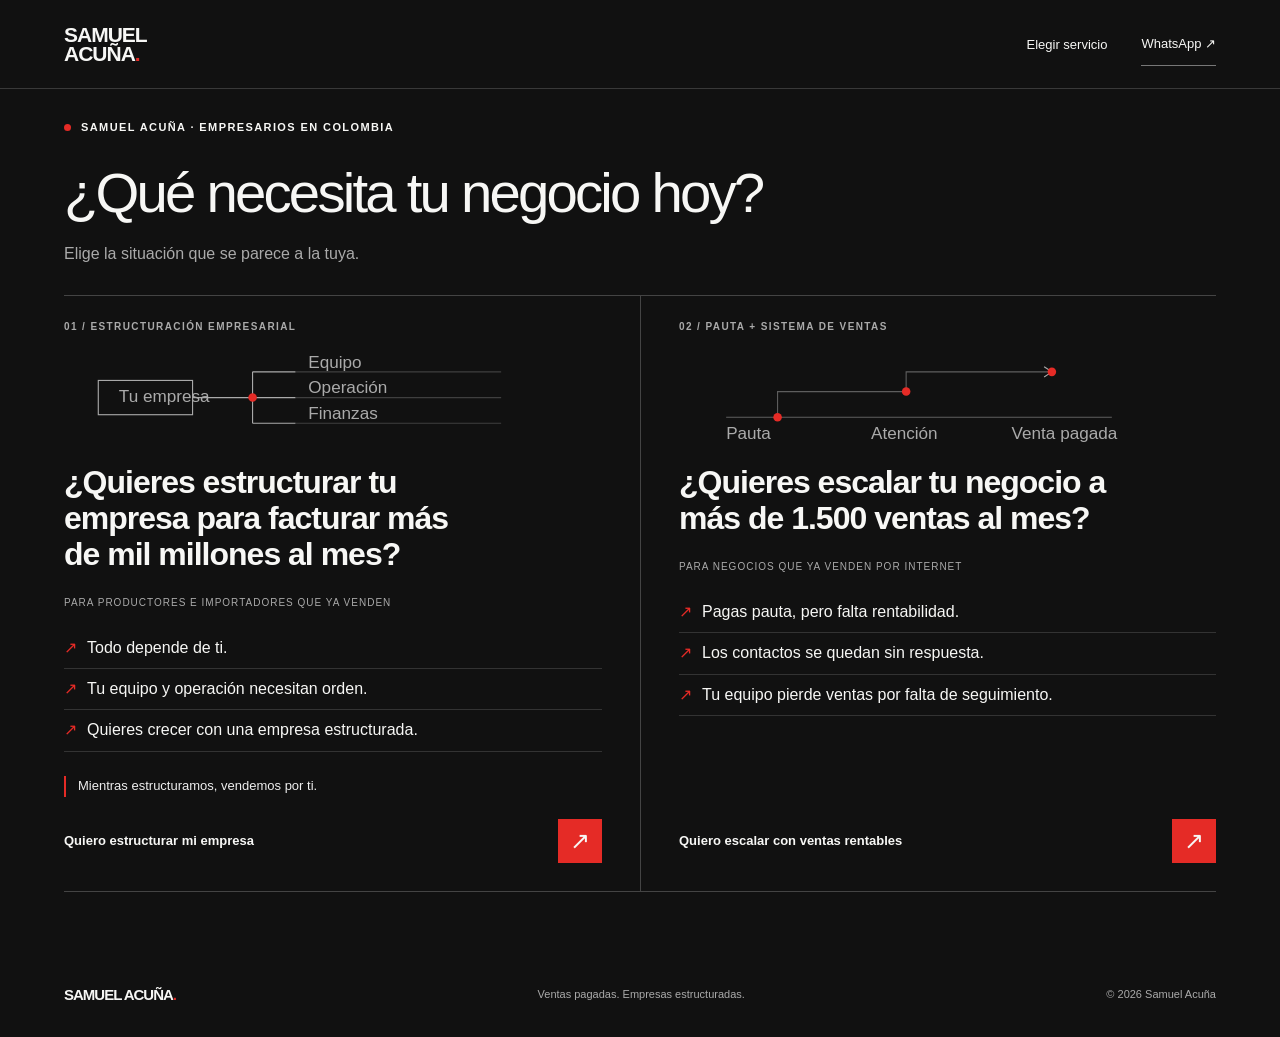
==== index.html @ 6633a622 "Add Samuel's supplied portrait and confirmed client names, clarify collective turnover" ====
<!doctype html>
<html lang="es-CO">
<head>
<meta charset="utf-8"><meta name="viewport" content="width=device-width, initial-scale=1">
<title>¿Estructurar tu empresa o escalar tus ventas? — Samuel Acuña</title>
<meta name="description" content="Elige tu camino: estructuración empresarial o pauta y sistema comercial para ventas rentables.">
<meta name="theme-color" content="#111111"><meta property="og:type" content="website"><meta property="og:locale" content="es_CO"><meta property="og:title" content="¿Estructurar tu empresa o escalar tus ventas?"><meta property="og:description" content="Elige tu camino: estructuración empresarial o pauta y sistema comercial para ventas rentables."><meta property="og:image" content="https://Samuelacuna12.github.io/samuel-acuna-consultoria/social.png"><meta property="og:url" content="https://samuelacuna12.github.io/samuel-acuna-consultoria/">
<meta name="twitter:card" content="summary_large_image"><link rel="canonical" href="https://Samuelacuna12.github.io/samuel-acuna-consultoria/"><link rel="icon" href="favicon.svg" type="image/svg+xml"><link rel="stylesheet" href="styles.css?v=portrait-20261030"><script src="app.js" defer></script>
</head>
<body><a class="skip" href="#contenido">Saltar al contenido</a><header class="header wrap"><a class="brand" href="index.html" aria-label="Samuel Acuña, elegir servicio">SAMUEL<br>ACUÑA<span class="brand-dot">.</span></a><nav aria-label="Navegación principal"><a href="index.html">Elegir servicio</a><a class="nav-contact" href="https://wa.me/573000357484?text=Hola%20Samuel.%20Quiero%20conversar%20sobre%20mi%20negocio.%20" target="_blank" rel="noopener noreferrer">WhatsApp ↗</a></nav></header><main id="contenido"><section class="gateway wrap"><div class="eyebrow"><span></span> SAMUEL ACUÑA · EMPRESARIOS EN COLOMBIA</div><h1>¿Qué necesita tu negocio hoy?</h1><p class="gateway-intro">Elige la situación que se parece a la tuya.</p><nav class="quick-paths" aria-label="Elige tu camino"><a href="empresa.html"><strong>Estructurar empresa ↗</strong><span>Productores e importadores</span></a><a href="ventas.html"><strong>Escalar ventas ↗</strong><span>Negocios que venden online</span></a></nav><div class="choices"><a class="choice" href="empresa.html"><span class="path-number">01 / ESTRUCTURACIÓN EMPRESARIAL</span><svg class="decision-diagram" viewBox="0 0 480 105" role="img" aria-label="Pasar de depender del dueño a una empresa con equipo, operación y finanzas conectados"><g fill="none" stroke="currentColor" stroke-width="1.3"><path d="M110 52H180M180 22V82M180 22H230M180 52H230M180 82H230"/><rect x="0" y="32" width="110" height="40"/><path d="M230 22H470M230 52H470M230 82H470" opacity=".3"/></g><g fill="currentColor" font-family="Arial" font-size="20"><text x="24" y="57">Tu empresa</text><text x="245" y="17">Equipo</text><text x="245" y="47">Operación</text><text x="245" y="77">Finanzas</text></g><circle cx="180" cy="52" r="5" fill="#e52b26"/></svg><h2>¿Quieres estructurar tu empresa para facturar más de mil millones al mes?</h2><p class="audience">PARA PRODUCTORES E IMPORTADORES QUE YA VENDEN</p><ul class="scan-list"><li>Todo depende de ti.</li><li>Tu equipo y operación necesitan orden.</li><li>Quieres crecer con una empresa estructurada.</li></ul><p class="decision-note">Mientras estructuramos, vendemos por ti.</p><span class="choice-link">Quiero estructurar mi empresa <b aria-hidden="true">↗</b></span></a><a class="choice" href="ventas.html"><span class="path-number">02 / PAUTA + SISTEMA DE VENTAS</span><svg class="decision-diagram" viewBox="0 0 480 105" role="img" aria-label="Conectar pauta, atención y ventas pagadas"><g fill="none" stroke="currentColor" stroke-width="1.3"><path d="M15 75H465M75 70V45H225V22H395" opacity=".5"/><path d="m386 16 9 6-9 6"/></g><g fill="currentColor" font-family="Arial" font-size="20"><text x="15" y="100">Pauta</text><text x="184" y="100">Atención</text><text x="348" y="100">Venta pagada</text></g><g fill="#e52b26"><circle cx="75" cy="75" r="5"/><circle cx="225" cy="45" r="5"/><circle cx="395" cy="22" r="5"/></g></svg><h2>¿Quieres escalar tu negocio a más de 1.500 ventas al mes?</h2><p class="audience">PARA NEGOCIOS QUE YA VENDEN POR INTERNET</p><ul class="scan-list"><li>Pagas pauta, pero falta rentabilidad.</li><li>Los contactos se quedan sin respuesta.</li><li>Tu equipo pierde ventas por falta de seguimiento.</li></ul><span class="choice-link">Quiero escalar con ventas rentables <b aria-hidden="true">↗</b></span></a></div></section></main><footer class="wrap"><a class="brand" href="index.html">SAMUEL ACUÑA<span class="brand-dot">.</span></a><p>Ventas pagadas. Empresas estructuradas.</p><span>© <span id="year">2026</span> Samuel Acuña</span></footer></body></html>
---- styles.css ----
:root{--bg:#111;--white:#f7f7f5;--red:#e52b26;--muted:#a7a7a7;--line:#393939;--fast:120ms;--state:200ms;--space:clamp(24px,5vw,80px)}*{box-sizing:border-box}html{scroll-behavior:smooth;scroll-padding-top:28px}body{margin:0;background:var(--bg);color:var(--white);font-family:Arial,Helvetica,sans-serif;-webkit-font-smoothing:antialiased}a{color:inherit;text-decoration:none}button,a,summary{-webkit-tap-highlight-color:transparent}a:focus-visible,summary:focus-visible{outline:3px solid var(--red);outline-offset:6px}::selection{background:var(--red);color:#fff}.wrap{max-width:1440px;margin:auto;padding-left:var(--space);padding-right:var(--space)}.header{display:flex;align-items:center;justify-content:space-between;padding-top:30px;padding-bottom:30px;border-bottom:1px solid var(--line)}.brand{font-size:21px;font-weight:900;letter-spacing:-1px;line-height:.92}.brand-dot{color:var(--red)}nav{display:flex;align-items:center;gap:34px;font-size:13px}nav a{padding:12px 0}nav a:hover{color:#bbb}.nav-contact{border-bottom:1px solid #777}.nav-contact span{margin-left:22px}.hero{padding-top:48px;padding-bottom:54px}.eyebrow,.section-kicker,.micro,.path-number,.panel-label{font-size:11px;font-weight:700;letter-spacing:1.4px;line-height:1.6}.eyebrow{display:flex;gap:10px;align-items:center}.eyebrow span{width:7px;height:7px;background:var(--red);border-radius:100%}.hero-grid{display:grid;grid-template-columns:1.65fr 1fr;gap:70px;margin:34px 0 44px}h1,h2,h3,h4,p{margin:0}h1{font-size:clamp(48px,6.3vw,91px);font-weight:500;letter-spacing:-5px;line-height:1.01;text-wrap:balance}.muted{color:#919191}.hero-aside{max-width:340px;align-self:end;padding-bottom:8px}.little-arrow{font-size:82px;line-height:1;display:block;margin-bottom:32px}.hero-aside>p{font-size:23px;line-height:1.3;letter-spacing:-.5px}.hero-aside .subtle{font-size:15px;line-height:1.6;margin:18px 0 24px;letter-spacing:0}.subtle{color:#b0b0b0}.micro{font-size:10px;letter-spacing:1.2px}.paths{display:grid;grid-template-columns:1fr 1fr;border-top:1px solid var(--line);border-bottom:1px solid var(--line)}.path{padding:24px 0 22px;transition:background-color var(--fast) ease-out}.path:first-child{padding-right:40px}.path:last-child{padding-left:40px;border-left:1px solid var(--line)}.path-number{color:#aaa;font-size:10px}.path>div{display:flex;justify-content:space-between;align-items:center;gap:15px;margin:16px 0}.path h2{font-size:30px;letter-spacing:-1px;font-weight:500;line-height:1.1}.square-arrow{background:var(--red);width:47px;height:47px;display:grid;place-items:center;font-size:26px;flex-shrink:0;transition:background-color var(--fast) ease-out}.path:hover .square-arrow{background:#b7211d}.path p{font-size:13px;color:#aaa}.light{background:var(--white);color:#161616}.section{padding-top:95px;padding-bottom:95px}.section-kicker{display:block;margin-bottom:42px;color:inherit}.problem{padding:85px 0}.split{display:grid;grid-template-columns:1.15fr 1fr;gap:90px}.split h2{font-size:clamp(34px,3.5vw,51px);font-weight:500;line-height:1.08;letter-spacing:-2px;text-wrap:balance}.ink-muted{color:#777}.problem-copy p,.business-intro p,.closing p{font-size:17px;line-height:1.6}.problem-copy p+p{margin-top:25px}.strong{font-weight:600}.intro{font-size:18px;line-height:1.6;color:#b7b7b7}.process{display:grid;grid-template-columns:repeat(5,1fr);margin-top:64px;border-top:1px solid #777;border-bottom:1px solid var(--line)}.process>div{padding:24px 20px 30px 0;position:relative}.process>div+div{padding-left:20px;border-left:1px solid var(--line)}.process span{font-size:11px;color:#aaa}.process h3{font-size:19px;margin:30px 0 12px;font-weight:500;letter-spacing:-.5px}.process p{font-size:13px;line-height:1.5;color:#aaa}.process .paid{border-top:3px solid var(--red);margin-top:-2px}.paid b{color:var(--red);float:right}.sales-bottom{display:grid;grid-template-columns:1.15fr 1fr;gap:90px;margin-top:64px}.included{max-width:400px}.included h3{font-size:25px;font-weight:500;letter-spacing:-.7px;margin-bottom:22px}.included p{font-size:15px;line-height:1.7;margin-bottom:16px}.price-block>.micro{color:#aaa}.price{font-size:clamp(32px,3.3vw,48px);letter-spacing:-2px;margin:14px 0 8px;white-space:nowrap}.price small{font-size:13px;letter-spacing:0}.price-block>p:not(.price):not(.terms):not(.contact-note){color:#bbb;font-size:14px}.fee{display:flex;flex-wrap:wrap;gap:7px 15px;align-items:center;border-top:1px solid var(--line);margin-top:25px;padding-top:24px}.fee strong{font-size:24px;letter-spacing:-.7px}.fee span{font-size:12px}.terms{font-size:12px;line-height:1.7;color:#aaa;margin:20px 0 25px}.button{display:flex;align-items:center;justify-content:space-between;gap:25px;background:var(--red);color:#fff;padding:19px 22px;font-size:14px;font-weight:700;min-height:54px;transition:background-color var(--fast) ease-out}.button:hover{background:#bb211e}.button span{font-size:23px;font-weight:400;line-height:1}.contact-note{font-size:11px;line-height:1.6;margin-top:13px;color:#aaa}.big-question{max-width:1100px;font-size:clamp(37px,4.5vw,65px);font-weight:500;letter-spacing:-2.8px;line-height:1.08;text-wrap:balance}.business-intro{margin-top:42px;margin-bottom:85px}.business-intro>.strong{font-size:24px;line-height:1.3;max-width:340px;letter-spacing:-.8px}.pillars-heading{display:flex;justify-content:space-between;align-items:center;border-bottom:1px solid #bbb;padding-bottom:25px}.pillars-heading h3{font-size:21px;letter-spacing:-.6px;font-weight:500}.pillars-heading p{font-size:12px;color:#666}.pillars{margin-bottom:65px}.pillars details{border-bottom:1px solid #ccc}.pillars summary{list-style:none;display:flex;gap:25px;align-items:center;cursor:pointer;padding:23px 0;color:#737373}.pillars summary::-webkit-details-marker{display:none}.pillars summary>span{font-size:12px;width:30px}.pillars h4{font-size:clamp(28px,4vw,52px);font-weight:500;letter-spacing:-2px}.pillars summary b{margin-left:auto;font-weight:400;font-size:35px;transition:transform var(--state) ease-out}.pillars details[open] summary{color:#111}.pillars details[open] summary b{color:var(--red);transform:rotate(45deg)}.pillar-panel{display:grid;grid-template-columns:1fr 1.15fr;gap:50px;padding:8px 0 32px 55px;animation:panel var(--state) ease-out}.panel-label{font-size:10px;color:#666;padding-top:5px}.pillar-panel p{max-width:520px;line-height:1.65;font-size:16px}.business-price{display:grid;grid-template-columns:1.15fr 1fr;gap:90px;background:#eaeae8;padding:40px}.business-price h3{font-size:31px;font-weight:500;letter-spacing:-1px;margin-top:18px;line-height:1.1}.business-price .price{margin-top:0}.one-payment{font-size:11px;letter-spacing:1px;margin-bottom:26px}.business-price .contact-note{color:#666}.about-role{font-size:14px;color:#aaa;margin-top:25px;line-height:1.6;max-width:330px}.experience{margin-top:35px}.experience>div{padding:22px 0;border-top:1px solid var(--line)}.experience strong{display:block;font-size:37px;letter-spacing:-1.5px;font-weight:500;margin-bottom:8px}.experience span{font-size:13px;color:#aaa;line-height:1.6}.closing{padding:80px 0}.closing .button{margin-top:25px;max-width:420px}.closing .contact-note{color:#666;font-size:11px}footer{padding-top:36px;padding-bottom:36px;display:flex;align-items:center;justify-content:space-between;gap:25px}footer .brand{font-size:15px}footer p,footer>span{font-size:11px;color:#aaa}.skip{position:fixed;top:10px;left:10px;padding:15px;background:#fff;color:#111;z-index:10;transform:translateY(-160%)}.skip:focus{transform:none}@keyframes panel{from{opacity:.3;transform:translateY(-4px)}to{opacity:1;transform:none}}@media(min-width:1600px){h1{font-size:96px}}@media(max-width:900px){.hero-grid{gap:40px;grid-template-columns:1.6fr 1fr}h1{letter-spacing:-3px}.hero-aside>p{font-size:20px}.split,.sales-bottom,.business-price{gap:40px}.process{grid-template-columns:repeat(3,1fr)}.process>div:nth-child(4){border-left:0;padding-left:0}.process>div:nth-child(n+4){border-top:1px solid var(--line)}.process .paid{margin:0;border-top:3px solid var(--red)!important}.business-price{padding:30px}.price{font-size:34px}.path h2{font-size:26px}}@media(max-width:620px){.header{padding-top:22px;padding-bottom:22px;align-items:center}.brand{font-size:18px}nav{gap:16px;font-size:10px}nav a:first-child{display:none}.nav-contact span{margin-left:4px}.hero{padding-top:30px;padding-bottom:36px}.eyebrow{font-size:8px;letter-spacing:1px}.hero-grid{display:block;margin:28px 0 32px}h1{font-size:clamp(44px,10.8vw,66px);letter-spacing:-2.8px}.desktop-br{display:none}.hero-aside{max-width:none;margin-top:26px}.little-arrow{display:none}.hero-aside>p{font-size:18px;max-width:280px}.hero-aside .subtle{font-size:13px;margin:12px 0 17px}.hero-aside .micro{font-size:8px}.paths{gap:0}.path:first-child{padding-right:15px}.path:last-child{padding-left:15px}.path{padding-top:17px;padding-bottom:17px}.path-number{font-size:7px;letter-spacing:.6px}.path h2{font-size:19px;letter-spacing:-.7px}.path>div{gap:7px;margin:14px 0}.square-arrow{width:28px;height:32px;font-size:20px}.path p{font-size:10px;line-height:1.5}.section{padding-top:60px;padding-bottom:60px}.problem,.closing{padding:55px 0}.section-kicker{font-size:9px;letter-spacing:1.1px;margin-bottom:28px}.split,.sales-bottom,.business-price{grid-template-columns:1fr;gap:28px}.split h2{font-size:36px;letter-spacing:-1.7px}.problem-copy p,.business-intro p,.closing p{font-size:15px}.intro{font-size:16px}.process{margin-top:35px;grid-template-columns:1fr}.process>div,.process>div+div,.process>div:nth-child(4){padding:20px 0 20px 45px;border-left:0;border-bottom:1px solid var(--line)}.process>div:before{content:'↓';position:absolute;left:5px;top:50px;color:#777}.process span{position:absolute;left:0;top:23px}.process h3{font-size:21px;margin:0 0 7px}.process p{font-size:13px;max-width:260px}.process>div:nth-child(n+4){border-top:0}.process .paid{border-top:0!important;border-left:3px solid var(--red);padding-left:42px}.process .paid span{left:7px}.process .paid:before{content:'✓';color:var(--red);left:9px}.sales-bottom{margin-top:36px;gap:30px}.included{max-width:none}.included h3{font-size:24px}.price-block{padding-top:30px;border-top:1px solid var(--line)}.price{font-size:39px}.big-question{font-size:39px;letter-spacing:-1.9px}.business-intro{margin-top:30px;margin-bottom:45px}.business-intro>.strong{font-size:23px}.pillars-heading{display:block;padding-bottom:20px}.pillars-heading h3{font-size:20px;margin-bottom:9px}.pillars summary{padding:20px 0;gap:12px}.pillars h4{font-size:35px;letter-spacing:-1.5px}.pillars summary>span{width:25px}.pillars summary b{font-size:28px}.pillar-panel{grid-template-columns:1fr;gap:12px;padding:0 10px 25px 37px}.pillar-panel p{font-size:14px}.pillars{margin-bottom:35px}.business-price{padding:25px;margin-left:-8px;margin-right:-8px}.business-price h3{font-size:30px}.business-price .price{font-size:36px}.experience strong{font-size:33px}.about .terms{margin-bottom:0}footer{flex-wrap:wrap;padding-top:30px;padding-bottom:30px;gap:18px}footer p{order:3;width:100%}footer>span{font-size:9px}}
@media(prefers-reduced-motion:reduce){html{scroll-behavior:auto}*,*:before,*:after{animation:none!important;transition:none!important}}
@media(min-width:1000px){.header{padding-top:22px;padding-bottom:22px}.hero{padding-top:28px;padding-bottom:32px}.hero-grid{margin:24px 0 28px}h1{font-size:clamp(62px,5.1vw,74px);letter-spacing:-4px}.little-arrow{font-size:64px;margin-bottom:20px}.path{padding-top:18px;padding-bottom:18px}.path h2{font-size:27px}.path>div{margin:12px 0}}
/* Separate journeys: the gateway routes to two independent landing pages. */
.gateway{padding-top:44px;padding-bottom:60px}.gateway h1{font-size:clamp(48px,5.5vw,80px);margin:28px 0 20px;letter-spacing:-3.5px}.gateway-intro{color:#aaa;font-size:16px;line-height:1.6}.choices{display:grid;grid-template-columns:1fr 1fr;border-top:1px solid #444;border-bottom:1px solid #444;margin-top:38px}.choice{padding:30px 38px 28px 0;display:flex;flex-direction:column}.choice+.choice{border-left:1px solid #444;padding-left:38px;padding-right:0}.choice h2{font-size:clamp(26px,2.5vw,36px);line-height:1.12;letter-spacing:-1px;margin:22px 0;max-width:520px;text-wrap:balance}.choice p{color:#aaa;font-size:14px;line-height:1.6;max-width:440px;margin-bottom:30px}.choice-link{display:flex;justify-content:space-between;align-items:center;gap:15px;font-size:13px;font-weight:700;margin-top:auto}.choice-link b{display:grid;place-items:center;background:var(--red);width:44px;height:44px;font-size:24px;font-weight:400;flex-shrink:0}.choice:hover h2{color:#ccc}.back{display:inline-block;color:#aaa;font-size:12px;padding:16px 0;margin-bottom:26px}.route-hero{padding-top:20px;padding-bottom:65px}.route-hero h1{font-size:clamp(44px,5.3vw,76px);line-height:1.03;letter-spacing:-3.5px;max-width:1050px;margin:28px 0 36px}.route-lead{display:grid;grid-template-columns:1.2fr 1fr;gap:90px}.route-lead>p{font-size:19px;line-height:1.55;color:#b7b7b7;max-width:600px}.text-link{display:inline-block;font-size:12px;border-bottom:1px solid #666;padding:12px 0;margin-top:12px}.pain-title{font-size:clamp(33px,4vw,57px);font-weight:500;letter-spacing:-2px;line-height:1.1;margin-bottom:48px;text-wrap:balance}.pain-rows article{display:grid;grid-template-columns:45px 1fr 1fr;gap:30px;border-top:1px solid #c5c5c5;padding:30px 0}.pain-rows article>span{font-size:12px;color:#666;padding-top:5px}.pain-rows h3{font-size:24px;letter-spacing:-.7px;font-weight:500;line-height:1.2;margin-bottom:14px}.pain-rows p{font-size:15px;line-height:1.65;color:#555;max-width:500px}.answer{padding-left:30px;border-left:2px solid var(--red)}.answer>span{font-size:9px;letter-spacing:1px;font-weight:700;display:block;margin-bottom:14px}.answer p{color:#222}nav a{min-height:44px;display:flex;align-items:center}@media(max-width:620px){.gateway{padding-top:28px;padding-bottom:35px}.gateway h1{font-size:49px;letter-spacing:-2.5px}.gateway-intro{font-size:14px}.choices{grid-template-columns:1fr;margin-top:28px}.choice,.choice+.choice{padding:26px 0;border-left:0}.choice+.choice{border-top:1px solid #444}.choice h2{font-size:28px;line-height:1.15;margin:17px 0}.choice p{font-size:13px;margin-bottom:22px}.choice .path-number{font-size:9px}.choice-link{font-size:12px}.route-hero{padding-bottom:40px}.route-hero h1{font-size:43px;letter-spacing:-2px;line-height:1.05}.route-lead{grid-template-columns:1fr;gap:26px}.route-lead>p{font-size:16px}.pain-title{font-size:36px;letter-spacing:-1.5px;margin-bottom:30px}.pain-rows article{grid-template-columns:26px 1fr;gap:15px;padding:25px 0}.pain-rows h3{font-size:23px}.pain-rows p{font-size:14px}.answer{grid-column:2;padding-left:16px;margin-top:4px}.back{margin-bottom:15px}.header nav a:first-child{display:flex}}
@media(max-width:620px){.gateway h1{font-size:38px;line-height:1.05;margin:22px 0 16px;letter-spacing:-1.9px}.gateway-intro{font-size:13px}.gateway .choices{margin-top:23px}.gateway .choice{padding:21px 0}.gateway .choice h2{font-size:24px;line-height:1.12;margin:13px 0 20px}.gateway .choice p{display:none}.gateway .choice-link{font-size:11px}}

/* Audience context stays visible before either decision, including on mobile. */
@media(max-width:620px){.gateway .choice p{display:block;font-size:13px;line-height:1.55;margin-bottom:20px}.gateway .choice h2{margin-bottom:14px}}
/* Visual reading pass: reference-locked typography, process diagrams and pain → solution rows. */
.decision-diagram{width:100%;height:90px;margin:24px 0 2px;color:#aaa;max-width:480px}.choice h2{margin-top:20px}.choice .audience{font-size:10px;letter-spacing:1px;color:#aaa;margin:0 0 18px;line-height:1.5}.scan-list{list-style:none;padding:0;margin:0 0 24px}.scan-list li{position:relative;padding:9px 0 9px 23px;font-size:16px;line-height:1.4;border-bottom:1px solid #333}.scan-list li:before{content:'↗';position:absolute;left:0;color:var(--red)}.choice .decision-note{font-size:13px;color:#eee;border-left:2px solid var(--red);padding-left:12px;margin-bottom:22px}.choice .choice-link{margin-top:auto}.route-lead strong{color:#f7f7f5;display:inline-block;margin-top:12px;font-weight:500}.hero-fee{display:block;margin-top:20px;font-size:14px;line-height:1.8;border-left:2px solid var(--red);padding-left:15px}.pain-rows h3{font-size:28px;max-width:420px}.pain-rows .answer p{font-size:21px;line-height:1.35;max-width:390px}.answer>span{margin-bottom:20px}.answer b{float:right;color:var(--red);font-size:22px}.terms>span,.contact-note>span{display:block;margin:9px 0}.parallel-work{display:grid;grid-template-columns:1fr 1fr;gap:22px;margin-top:24px}.parallel-work>div{border-top:2px solid #666;padding-top:18px}.parallel-work span{display:block;font-size:10px;color:#aaa;letter-spacing:1px}.parallel-work strong{display:block;font-weight:500;font-size:25px;margin:12px 0}.parallel-work p{color:#aaa;font-size:13px;line-height:1.6}.business-price .contact-note{font-size:13px}.price-block .terms{font-size:13px}.section{padding-top:75px;padding-bottom:75px}@media(max-width:620px){.decision-diagram{height:66px;margin:18px 0 2px}.gateway .choice .audience{font-size:9px;margin-bottom:12px}.gateway .choice .decision-note{font-size:12px;line-height:1.5;margin-bottom:20px}.scan-list li{font-size:14px;padding-top:8px;padding-bottom:8px}.choice h2{font-size:26px}.pain-rows h3{font-size:25px}.pain-rows .answer p{font-size:19px}.parallel-work{gap:18px}.parallel-work strong{font-size:21px}.parallel-work p{font-size:12px}.section{padding-top:52px;padding-bottom:52px}}
.gateway h1{font-size:clamp(38px,4.4vw,64px);letter-spacing:-2.8px}.gateway{padding-top:30px}.gateway .choices{margin-top:28px}.gateway .choice{padding-top:23px}.gateway .decision-diagram{height:70px;margin-top:18px}@media(max-width:620px){.gateway h1{font-size:38px;letter-spacing:-1.9px}.gateway .decision-diagram{height:60px}}
.quick-paths{display:none}@media(max-width:620px){.quick-paths{display:grid;grid-template-columns:1fr 1fr;gap:12px;margin-top:22px}.quick-paths a{display:block;padding:13px 0;border-top:2px solid var(--red)}.quick-paths strong{display:block;font-size:13px;font-weight:500}.quick-paths span{display:block;font-size:10px;color:#aaa;margin-top:7px;line-height:1.4}}

.gateway .decision-diagram{height:90px}@media(max-width:620px){.gateway .decision-diagram{height:72px}}
/* Personal brand: real trajectory, lighter section rhythm and value before price. */
.enterprise .eyebrow,.enterprise .section-kicker{letter-spacing:.3px;font-size:13px;text-transform:none;font-weight:500}.trajectory{padding:48px 0;border-bottom:1px solid #ccc}.trajectory .section-kicker{margin-bottom:30px;color:#555}.trajectory-grid{display:grid;grid-template-columns:1fr 1.2fr .85fr;gap:50px;align-items:start}.trajectory-grid>div+div{border-left:1px solid #ccc;padding-left:35px}.trajectory strong{display:block;font-size:46px;font-weight:500;letter-spacing:-2px;line-height:1.05}.trajectory strong span{display:block;font-size:24px;letter-spacing:-.7px;margin-top:9px}.trajectory p{font-size:14px;line-height:1.6;color:#555;margin-top:16px;max-width:300px}.trajectory-person>span{font-size:25px;letter-spacing:-.7px}.offer-context{border-top:1px solid #bbb;padding-top:35px;margin-bottom:30px;display:grid;grid-template-columns:1.15fr 1fr;gap:90px}.offer-context h3{font-size:34px;letter-spacing:-1px;font-weight:500}.offer-context p{font-size:17px;line-height:1.6;color:#555}.enterprise .business-price{background:#fff;border:1px solid #d4d4d4}.enterprise .pain-rows article{padding:38px 0}.enterprise .section{padding-top:90px;padding-bottom:90px}.enterprise .business{border-top:1px solid #d4d4d4}.enterprise .one-payment{letter-spacing:.3px;font-size:13px;line-height:1.6}.enterprise .panel-label{letter-spacing:.4px}@media(max-width:620px){.trajectory{padding:35px 0}.trajectory-grid{grid-template-columns:1fr;gap:25px}.trajectory-grid>div+div{padding:25px 0 0;border-left:0;border-top:1px solid #ccc}.trajectory strong{font-size:42px}.trajectory strong span{display:inline;font-size:22px;margin-left:8px}.trajectory p{margin-top:9px}.offer-context{grid-template-columns:1fr;gap:16px}.offer-context h3{font-size:30px}.offer-context p{font-size:15px}.enterprise .section{padding-top:60px;padding-bottom:60px}.enterprise .eyebrow,.enterprise .section-kicker{font-size:11px}}
.portrait-layout{display:grid;grid-template-columns:1.1fr .9fr;gap:65px;align-items:center}.portrait-hero h1{font-size:clamp(40px,4vw,59px);letter-spacing:-2.6px;margin-top:22px;margin-bottom:25px}.portrait-hero .route-lead{display:block}.portrait-hero .route-lead>p{font-size:18px;margin-bottom:25px}.portrait-hero .route-lead .button{max-width:470px}.portrait-hero .route-lead .text-link{margin-top:0}.portrait-hero .back{margin-bottom:20px}.portrait{margin:0;position:relative;align-self:stretch}.portrait img{display:block;width:100%;height:100%;max-height:670px;min-height:530px;object-fit:cover;object-position:50% 40%}.portrait figcaption{position:absolute;bottom:0;left:0;right:0;background:#111;padding:16px 0 0;font-size:19px;letter-spacing:-.5px}.portrait figcaption span{font-size:11px;color:#aaa;float:right;letter-spacing:0;padding-top:5px}.client-proof{margin-top:40px;padding-top:30px;border-top:1px solid #ccc}.client-proof h3{font-size:14px;font-weight:400;color:#555;margin-bottom:28px}.client-names{display:grid;grid-template-columns:repeat(3,1fr);gap:0 35px}.client-names span{font-size:22px;font-weight:600;letter-spacing:-.7px;padding:20px 0;border-bottom:1px solid #d5d5d5;line-height:1.25}.client-section{padding:45px 0}.client-section .client-proof{margin-top:0;border-top:0;padding-top:0}@media(max-width:900px){.portrait-layout{gap:30px}.portrait-hero h1{font-size:43px}.portrait img{min-height:520px}.portrait figcaption span{display:block;float:none;margin-top:5px}.client-names span{font-size:19px}}@media(max-width:620px){.portrait-layout{grid-template-columns:1fr;gap:28px}.portrait-hero h1{font-size:39px;letter-spacing:-1.8px}.portrait{grid-row:1;max-width:100%}.portrait img{min-height:0;height:330px;object-position:50% 27%}.portrait figcaption{font-size:17px;padding-top:12px}.portrait figcaption span{display:inline;float:right;font-size:10px;margin-top:0}.portrait-hero .back{margin-bottom:10px}.portrait-hero .route-lead>p{font-size:16px}.client-names{grid-template-columns:repeat(2,1fr);gap:0 20px}.client-names span{font-size:18px;padding:17px 0}.client-proof{margin-top:30px;padding-top:25px}}
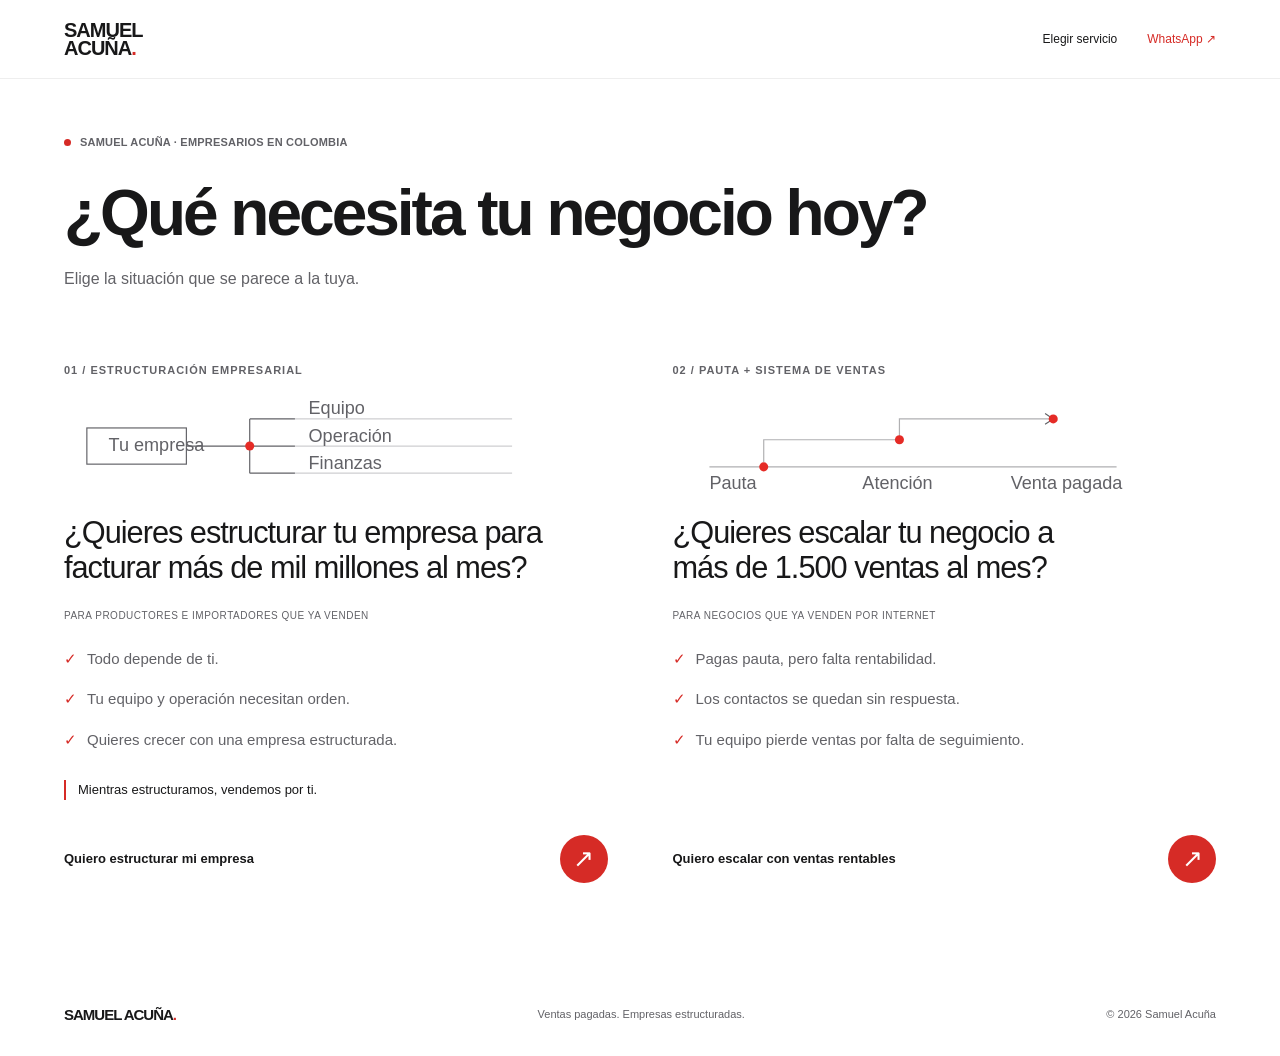
==== commit 3e2476ff: "Redesign as a light, open four-chapter experience: who, problem, method and investment" ====
--- a/index.html
+++ b/index.html
@@ -1,10 +1,11 @@
-<!doctype html>
+<!DOCTYPE html>
+
 <html lang="es-CO">
 <head>
-<meta charset="utf-8"><meta name="viewport" content="width=device-width, initial-scale=1">
+<meta charset="utf-8"/><meta content="width=device-width, initial-scale=1" name="viewport"/>
 <title>¿Estructurar tu empresa o escalar tus ventas? — Samuel Acuña</title>
-<meta name="description" content="Elige tu camino: estructuración empresarial o pauta y sistema comercial para ventas rentables.">
-<meta name="theme-color" content="#111111"><meta property="og:type" content="website"><meta property="og:locale" content="es_CO"><meta property="og:title" content="¿Estructurar tu empresa o escalar tus ventas?"><meta property="og:description" content="Elige tu camino: estructuración empresarial o pauta y sistema comercial para ventas rentables."><meta property="og:image" content="https://Samuelacuna12.github.io/samuel-acuna-consultoria/social.png"><meta property="og:url" content="https://samuelacuna12.github.io/samuel-acuna-consultoria/">
-<meta name="twitter:card" content="summary_large_image"><link rel="canonical" href="https://Samuelacuna12.github.io/samuel-acuna-consultoria/"><link rel="icon" href="favicon.svg" type="image/svg+xml"><link rel="stylesheet" href="styles.css?v=portrait-20261030"><script src="app.js" defer></script>
+<meta content="Elige tu camino: estructuración empresarial o pauta y sistema comercial para ventas rentables." name="description"/>
+<meta content="#111111" name="theme-color"/><meta content="website" property="og:type"/><meta content="es_CO" property="og:locale"/><meta content="¿Estructurar tu empresa o escalar tus ventas?" property="og:title"/><meta content="Elige tu camino: estructuración empresarial o pauta y sistema comercial para ventas rentables." property="og:description"/><meta content="https://Samuelacuna12.github.io/samuel-acuna-consultoria/social.png" property="og:image"/><meta content="https://samuelacuna12.github.io/samuel-acuna-consultoria/" property="og:url"/>
+<meta content="summary_large_image" name="twitter:card"/><link href="https://Samuelacuna12.github.io/samuel-acuna-consultoria/" rel="canonical"/><link href="favicon.svg" rel="icon" type="image/svg+xml"/><link href="styles.css?v=clear-four-20261030" rel="stylesheet"/><script defer="" src="app.js?v=clear-four-20261030"></script>
 </head>
-<body><a class="skip" href="#contenido">Saltar al contenido</a><header class="header wrap"><a class="brand" href="index.html" aria-label="Samuel Acuña, elegir servicio">SAMUEL<br>ACUÑA<span class="brand-dot">.</span></a><nav aria-label="Navegación principal"><a href="index.html">Elegir servicio</a><a class="nav-contact" href="https://wa.me/573000357484?text=Hola%20Samuel.%20Quiero%20conversar%20sobre%20mi%20negocio.%20" target="_blank" rel="noopener noreferrer">WhatsApp ↗</a></nav></header><main id="contenido"><section class="gateway wrap"><div class="eyebrow"><span></span> SAMUEL ACUÑA · EMPRESARIOS EN COLOMBIA</div><h1>¿Qué necesita tu negocio hoy?</h1><p class="gateway-intro">Elige la situación que se parece a la tuya.</p><nav class="quick-paths" aria-label="Elige tu camino"><a href="empresa.html"><strong>Estructurar empresa ↗</strong><span>Productores e importadores</span></a><a href="ventas.html"><strong>Escalar ventas ↗</strong><span>Negocios que venden online</span></a></nav><div class="choices"><a class="choice" href="empresa.html"><span class="path-number">01 / ESTRUCTURACIÓN EMPRESARIAL</span><svg class="decision-diagram" viewBox="0 0 480 105" role="img" aria-label="Pasar de depender del dueño a una empresa con equipo, operación y finanzas conectados"><g fill="none" stroke="currentColor" stroke-width="1.3"><path d="M110 52H180M180 22V82M180 22H230M180 52H230M180 82H230"/><rect x="0" y="32" width="110" height="40"/><path d="M230 22H470M230 52H470M230 82H470" opacity=".3"/></g><g fill="currentColor" font-family="Arial" font-size="20"><text x="24" y="57">Tu empresa</text><text x="245" y="17">Equipo</text><text x="245" y="47">Operación</text><text x="245" y="77">Finanzas</text></g><circle cx="180" cy="52" r="5" fill="#e52b26"/></svg><h2>¿Quieres estructurar tu empresa para facturar más de mil millones al mes?</h2><p class="audience">PARA PRODUCTORES E IMPORTADORES QUE YA VENDEN</p><ul class="scan-list"><li>Todo depende de ti.</li><li>Tu equipo y operación necesitan orden.</li><li>Quieres crecer con una empresa estructurada.</li></ul><p class="decision-note">Mientras estructuramos, vendemos por ti.</p><span class="choice-link">Quiero estructurar mi empresa <b aria-hidden="true">↗</b></span></a><a class="choice" href="ventas.html"><span class="path-number">02 / PAUTA + SISTEMA DE VENTAS</span><svg class="decision-diagram" viewBox="0 0 480 105" role="img" aria-label="Conectar pauta, atención y ventas pagadas"><g fill="none" stroke="currentColor" stroke-width="1.3"><path d="M15 75H465M75 70V45H225V22H395" opacity=".5"/><path d="m386 16 9 6-9 6"/></g><g fill="currentColor" font-family="Arial" font-size="20"><text x="15" y="100">Pauta</text><text x="184" y="100">Atención</text><text x="348" y="100">Venta pagada</text></g><g fill="#e52b26"><circle cx="75" cy="75" r="5"/><circle cx="225" cy="45" r="5"/><circle cx="395" cy="22" r="5"/></g></svg><h2>¿Quieres escalar tu negocio a más de 1.500 ventas al mes?</h2><p class="audience">PARA NEGOCIOS QUE YA VENDEN POR INTERNET</p><ul class="scan-list"><li>Pagas pauta, pero falta rentabilidad.</li><li>Los contactos se quedan sin respuesta.</li><li>Tu equipo pierde ventas por falta de seguimiento.</li></ul><span class="choice-link">Quiero escalar con ventas rentables <b aria-hidden="true">↗</b></span></a></div></section></main><footer class="wrap"><a class="brand" href="index.html">SAMUEL ACUÑA<span class="brand-dot">.</span></a><p>Ventas pagadas. Empresas estructuradas.</p><span>© <span id="year">2026</span> Samuel Acuña</span></footer></body></html>+<body class="clear-site gateway-page"><a class="skip" href="#contenido">Saltar al contenido</a><header class="header wrap"><a aria-label="Samuel Acuña, elegir servicio" class="brand" href="index.html">SAMUEL<br/>ACUÑA<span class="brand-dot">.</span></a><nav aria-label="Navegación principal"><a href="index.html">Elegir servicio</a><a class="nav-contact" href="https://wa.me/573000357484?text=Hola%20Samuel.%20Quiero%20conversar%20sobre%20mi%20negocio.%20" rel="noopener noreferrer" target="_blank">WhatsApp ↗</a></nav></header><main id="contenido"><section class="gateway wrap"><div class="eyebrow"><span></span> SAMUEL ACUÑA · EMPRESARIOS EN COLOMBIA</div><h1>¿Qué necesita tu negocio hoy?</h1><p class="gateway-intro">Elige la situación que se parece a la tuya.</p><nav aria-label="Elige tu camino" class="quick-paths"><a href="empresa.html"><strong>Estructurar empresa ↗</strong><span>Productores e importadores</span></a><a href="ventas.html"><strong>Escalar ventas ↗</strong><span>Negocios que venden online</span></a></nav><div class="choices"><a class="choice" href="empresa.html"><span class="path-number">01 / ESTRUCTURACIÓN EMPRESARIAL</span><svg aria-label="Pasar de depender del dueño a una empresa con equipo, operación y finanzas conectados" class="decision-diagram" role="img" viewbox="0 0 480 105"><g fill="none" stroke="currentColor" stroke-width="1.3"><path d="M110 52H180M180 22V82M180 22H230M180 52H230M180 82H230"></path><rect height="40" width="110" x="0" y="32"></rect><path d="M230 22H470M230 52H470M230 82H470" opacity=".3"></path></g><g fill="currentColor" font-family="Arial" font-size="20"><text x="24" y="57">Tu empresa</text><text x="245" y="17">Equipo</text><text x="245" y="47">Operación</text><text x="245" y="77">Finanzas</text></g><circle cx="180" cy="52" fill="#e52b26" r="5"></circle></svg><h2>¿Quieres estructurar tu empresa para facturar más de mil millones al mes?</h2><p class="audience">PARA PRODUCTORES E IMPORTADORES QUE YA VENDEN</p><ul class="scan-list"><li>Todo depende de ti.</li><li>Tu equipo y operación necesitan orden.</li><li>Quieres crecer con una empresa estructurada.</li></ul><p class="decision-note">Mientras estructuramos, vendemos por ti.</p><span class="choice-link">Quiero estructurar mi empresa <b aria-hidden="true">↗</b></span></a><a class="choice" href="ventas.html"><span class="path-number">02 / PAUTA + SISTEMA DE VENTAS</span><svg aria-label="Conectar pauta, atención y ventas pagadas" class="decision-diagram" role="img" viewbox="0 0 480 105"><g fill="none" stroke="currentColor" stroke-width="1.3"><path d="M15 75H465M75 70V45H225V22H395" opacity=".5"></path><path d="m386 16 9 6-9 6"></path></g><g fill="currentColor" font-family="Arial" font-size="20"><text x="15" y="100">Pauta</text><text x="184" y="100">Atención</text><text x="348" y="100">Venta pagada</text></g><g fill="#e52b26"><circle cx="75" cy="75" r="5"></circle><circle cx="225" cy="45" r="5"></circle><circle cx="395" cy="22" r="5"></circle></g></svg><h2>¿Quieres escalar tu negocio a más de 1.500 ventas al mes?</h2><p class="audience">PARA NEGOCIOS QUE YA VENDEN POR INTERNET</p><ul class="scan-list"><li>Pagas pauta, pero falta rentabilidad.</li><li>Los contactos se quedan sin respuesta.</li><li>Tu equipo pierde ventas por falta de seguimiento.</li></ul><span class="choice-link">Quiero escalar con ventas rentables <b aria-hidden="true">↗</b></span></a></div></section></main><footer class="wrap"><a class="brand" href="index.html">SAMUEL ACUÑA<span class="brand-dot">.</span></a><p>Ventas pagadas. Empresas estructuradas.</p><span>© <span id="year">2026</span> Samuel Acuña</span></footer></body></html>
--- a/styles.css
+++ b/styles.css
@@ -1,18 +1,3 @@
-:root{--bg:#111;--white:#f7f7f5;--red:#e52b26;--muted:#a7a7a7;--line:#393939;--fast:120ms;--state:200ms;--space:clamp(24px,5vw,80px)}*{box-sizing:border-box}html{scroll-behavior:smooth;scroll-padding-top:28px}body{margin:0;background:var(--bg);color:var(--white);font-family:Arial,Helvetica,sans-serif;-webkit-font-smoothing:antialiased}a{color:inherit;text-decoration:none}button,a,summary{-webkit-tap-highlight-color:transparent}a:focus-visible,summary:focus-visible{outline:3px solid var(--red);outline-offset:6px}::selection{background:var(--red);color:#fff}.wrap{max-width:1440px;margin:auto;padding-left:var(--space);padding-right:var(--space)}.header{display:flex;align-items:center;justify-content:space-between;padding-top:30px;padding-bottom:30px;border-bottom:1px solid var(--line)}.brand{font-size:21px;font-weight:900;letter-spacing:-1px;line-height:.92}.brand-dot{color:var(--red)}nav{display:flex;align-items:center;gap:34px;font-size:13px}nav a{padding:12px 0}nav a:hover{color:#bbb}.nav-contact{border-bottom:1px solid #777}.nav-contact span{margin-left:22px}.hero{padding-top:48px;padding-bottom:54px}.eyebrow,.section-kicker,.micro,.path-number,.panel-label{font-size:11px;font-weight:700;letter-spacing:1.4px;line-height:1.6}.eyebrow{display:flex;gap:10px;align-items:center}.eyebrow span{width:7px;height:7px;background:var(--red);border-radius:100%}.hero-grid{display:grid;grid-template-columns:1.65fr 1fr;gap:70px;margin:34px 0 44px}h1,h2,h3,h4,p{margin:0}h1{font-size:clamp(48px,6.3vw,91px);font-weight:500;letter-spacing:-5px;line-height:1.01;text-wrap:balance}.muted{color:#919191}.hero-aside{max-width:340px;align-self:end;padding-bottom:8px}.little-arrow{font-size:82px;line-height:1;display:block;margin-bottom:32px}.hero-aside>p{font-size:23px;line-height:1.3;letter-spacing:-.5px}.hero-aside .subtle{font-size:15px;line-height:1.6;margin:18px 0 24px;letter-spacing:0}.subtle{color:#b0b0b0}.micro{font-size:10px;letter-spacing:1.2px}.paths{display:grid;grid-template-columns:1fr 1fr;border-top:1px solid var(--line);border-bottom:1px solid var(--line)}.path{padding:24px 0 22px;transition:background-color var(--fast) ease-out}.path:first-child{padding-right:40px}.path:last-child{padding-left:40px;border-left:1px solid var(--line)}.path-number{color:#aaa;font-size:10px}.path>div{display:flex;justify-content:space-between;align-items:center;gap:15px;margin:16px 0}.path h2{font-size:30px;letter-spacing:-1px;font-weight:500;line-height:1.1}.square-arrow{background:var(--red);width:47px;height:47px;display:grid;place-items:center;font-size:26px;flex-shrink:0;transition:background-color var(--fast) ease-out}.path:hover .square-arrow{background:#b7211d}.path p{font-size:13px;color:#aaa}.light{background:var(--white);color:#161616}.section{padding-top:95px;padding-bottom:95px}.section-kicker{display:block;margin-bottom:42px;color:inherit}.problem{padding:85px 0}.split{display:grid;grid-template-columns:1.15fr 1fr;gap:90px}.split h2{font-size:clamp(34px,3.5vw,51px);font-weight:500;line-height:1.08;letter-spacing:-2px;text-wrap:balance}.ink-muted{color:#777}.problem-copy p,.business-intro p,.closing p{font-size:17px;line-height:1.6}.problem-copy p+p{margin-top:25px}.strong{font-weight:600}.intro{font-size:18px;line-height:1.6;color:#b7b7b7}.process{display:grid;grid-template-columns:repeat(5,1fr);margin-top:64px;border-top:1px solid #777;border-bottom:1px solid var(--line)}.process>div{padding:24px 20px 30px 0;position:relative}.process>div+div{padding-left:20px;border-left:1px solid var(--line)}.process span{font-size:11px;color:#aaa}.process h3{font-size:19px;margin:30px 0 12px;font-weight:500;letter-spacing:-.5px}.process p{font-size:13px;line-height:1.5;color:#aaa}.process .paid{border-top:3px solid var(--red);margin-top:-2px}.paid b{color:var(--red);float:right}.sales-bottom{display:grid;grid-template-columns:1.15fr 1fr;gap:90px;margin-top:64px}.included{max-width:400px}.included h3{font-size:25px;font-weight:500;letter-spacing:-.7px;margin-bottom:22px}.included p{font-size:15px;line-height:1.7;margin-bottom:16px}.price-block>.micro{color:#aaa}.price{font-size:clamp(32px,3.3vw,48px);letter-spacing:-2px;margin:14px 0 8px;white-space:nowrap}.price small{font-size:13px;letter-spacing:0}.price-block>p:not(.price):not(.terms):not(.contact-note){color:#bbb;font-size:14px}.fee{display:flex;flex-wrap:wrap;gap:7px 15px;align-items:center;border-top:1px solid var(--line);margin-top:25px;padding-top:24px}.fee strong{font-size:24px;letter-spacing:-.7px}.fee span{font-size:12px}.terms{font-size:12px;line-height:1.7;color:#aaa;margin:20px 0 25px}.button{display:flex;align-items:center;justify-content:space-between;gap:25px;background:var(--red);color:#fff;padding:19px 22px;font-size:14px;font-weight:700;min-height:54px;transition:background-color var(--fast) ease-out}.button:hover{background:#bb211e}.button span{font-size:23px;font-weight:400;line-height:1}.contact-note{font-size:11px;line-height:1.6;margin-top:13px;color:#aaa}.big-question{max-width:1100px;font-size:clamp(37px,4.5vw,65px);font-weight:500;letter-spacing:-2.8px;line-height:1.08;text-wrap:balance}.business-intro{margin-top:42px;margin-bottom:85px}.business-intro>.strong{font-size:24px;line-height:1.3;max-width:340px;letter-spacing:-.8px}.pillars-heading{display:flex;justify-content:space-between;align-items:center;border-bottom:1px solid #bbb;padding-bottom:25px}.pillars-heading h3{font-size:21px;letter-spacing:-.6px;font-weight:500}.pillars-heading p{font-size:12px;color:#666}.pillars{margin-bottom:65px}.pillars details{border-bottom:1px solid #ccc}.pillars summary{list-style:none;display:flex;gap:25px;align-items:center;cursor:pointer;padding:23px 0;color:#737373}.pillars summary::-webkit-details-marker{display:none}.pillars summary>span{font-size:12px;width:30px}.pillars h4{font-size:clamp(28px,4vw,52px);font-weight:500;letter-spacing:-2px}.pillars summary b{margin-left:auto;font-weight:400;font-size:35px;transition:transform var(--state) ease-out}.pillars details[open] summary{color:#111}.pillars details[open] summary b{color:var(--red);transform:rotate(45deg)}.pillar-panel{display:grid;grid-template-columns:1fr 1.15fr;gap:50px;padding:8px 0 32px 55px;animation:panel var(--state) ease-out}.panel-label{font-size:10px;color:#666;padding-top:5px}.pillar-panel p{max-width:520px;line-height:1.65;font-size:16px}.business-price{display:grid;grid-template-columns:1.15fr 1fr;gap:90px;background:#eaeae8;padding:40px}.business-price h3{font-size:31px;font-weight:500;letter-spacing:-1px;margin-top:18px;line-height:1.1}.business-price .price{margin-top:0}.one-payment{font-size:11px;letter-spacing:1px;margin-bottom:26px}.business-price .contact-note{color:#666}.about-role{font-size:14px;color:#aaa;margin-top:25px;line-height:1.6;max-width:330px}.experience{margin-top:35px}.experience>div{padding:22px 0;border-top:1px solid var(--line)}.experience strong{display:block;font-size:37px;letter-spacing:-1.5px;font-weight:500;margin-bottom:8px}.experience span{font-size:13px;color:#aaa;line-height:1.6}.closing{padding:80px 0}.closing .button{margin-top:25px;max-width:420px}.closing .contact-note{color:#666;font-size:11px}footer{padding-top:36px;padding-bottom:36px;display:flex;align-items:center;justify-content:space-between;gap:25px}footer .brand{font-size:15px}footer p,footer>span{font-size:11px;color:#aaa}.skip{position:fixed;top:10px;left:10px;padding:15px;background:#fff;color:#111;z-index:10;transform:translateY(-160%)}.skip:focus{transform:none}@keyframes panel{from{opacity:.3;transform:translateY(-4px)}to{opacity:1;transform:none}}@media(min-width:1600px){h1{font-size:96px}}@media(max-width:900px){.hero-grid{gap:40px;grid-template-columns:1.6fr 1fr}h1{letter-spacing:-3px}.hero-aside>p{font-size:20px}.split,.sales-bottom,.business-price{gap:40px}.process{grid-template-columns:repeat(3,1fr)}.process>div:nth-child(4){border-left:0;padding-left:0}.process>div:nth-child(n+4){border-top:1px solid var(--line)}.process .paid{margin:0;border-top:3px solid var(--red)!important}.business-price{padding:30px}.price{font-size:34px}.path h2{font-size:26px}}@media(max-width:620px){.header{padding-top:22px;padding-bottom:22px;align-items:center}.brand{font-size:18px}nav{gap:16px;font-size:10px}nav a:first-child{display:none}.nav-contact span{margin-left:4px}.hero{padding-top:30px;padding-bottom:36px}.eyebrow{font-size:8px;letter-spacing:1px}.hero-grid{display:block;margin:28px 0 32px}h1{font-size:clamp(44px,10.8vw,66px);letter-spacing:-2.8px}.desktop-br{display:none}.hero-aside{max-width:none;margin-top:26px}.little-arrow{display:none}.hero-aside>p{font-size:18px;max-width:280px}.hero-aside .subtle{font-size:13px;margin:12px 0 17px}.hero-aside .micro{font-size:8px}.paths{gap:0}.path:first-child{padding-right:15px}.path:last-child{padding-left:15px}.path{padding-top:17px;padding-bottom:17px}.path-number{font-size:7px;letter-spacing:.6px}.path h2{font-size:19px;letter-spacing:-.7px}.path>div{gap:7px;margin:14px 0}.square-arrow{width:28px;height:32px;font-size:20px}.path p{font-size:10px;line-height:1.5}.section{padding-top:60px;padding-bottom:60px}.problem,.closing{padding:55px 0}.section-kicker{font-size:9px;letter-spacing:1.1px;margin-bottom:28px}.split,.sales-bottom,.business-price{grid-template-columns:1fr;gap:28px}.split h2{font-size:36px;letter-spacing:-1.7px}.problem-copy p,.business-intro p,.closing p{font-size:15px}.intro{font-size:16px}.process{margin-top:35px;grid-template-columns:1fr}.process>div,.process>div+div,.process>div:nth-child(4){padding:20px 0 20px 45px;border-left:0;border-bottom:1px solid var(--line)}.process>div:before{content:'↓';position:absolute;left:5px;top:50px;color:#777}.process span{position:absolute;left:0;top:23px}.process h3{font-size:21px;margin:0 0 7px}.process p{font-size:13px;max-width:260px}.process>div:nth-child(n+4){border-top:0}.process .paid{border-top:0!important;border-left:3px solid var(--red);padding-left:42px}.process .paid span{left:7px}.process .paid:before{content:'✓';color:var(--red);left:9px}.sales-bottom{margin-top:36px;gap:30px}.included{max-width:none}.included h3{font-size:24px}.price-block{padding-top:30px;border-top:1px solid var(--line)}.price{font-size:39px}.big-question{font-size:39px;letter-spacing:-1.9px}.business-intro{margin-top:30px;margin-bottom:45px}.business-intro>.strong{font-size:23px}.pillars-heading{display:block;padding-bottom:20px}.pillars-heading h3{font-size:20px;margin-bottom:9px}.pillars summary{padding:20px 0;gap:12px}.pillars h4{font-size:35px;letter-spacing:-1.5px}.pillars summary>span{width:25px}.pillars summary b{font-size:28px}.pillar-panel{grid-template-columns:1fr;gap:12px;padding:0 10px 25px 37px}.pillar-panel p{font-size:14px}.pillars{margin-bottom:35px}.business-price{padding:25px;margin-left:-8px;margin-right:-8px}.business-price h3{font-size:30px}.business-price .price{font-size:36px}.experience strong{font-size:33px}.about .terms{margin-bottom:0}footer{flex-wrap:wrap;padding-top:30px;padding-bottom:30px;gap:18px}footer p{order:3;width:100%}footer>span{font-size:9px}}
+:root{--red:#d62b26;--ink:#181819;--muted:#626267;--paper:#fff;--soft:#f4f5f6;--line:#e0e1e4;--space:clamp(22px,5vw,76px)}*{box-sizing:border-box}html{scroll-behavior:smooth;scroll-padding-top:100px}body{margin:0;color:var(--ink);background:var(--paper);font-family:Arial,Helvetica,sans-serif;-webkit-font-smoothing:antialiased}a{color:inherit;text-decoration:none}h1,h2,h3,h4,p,figure{margin:0}a:focus-visible,summary:focus-visible{outline:3px solid var(--red);outline-offset:6px}::selection{background:#f7d4d2}.wrap{max-width:1380px;margin:auto;padding-left:var(--space);padding-right:var(--space)}.header{position:sticky;top:0;z-index:5;display:flex;align-items:center;justify-content:space-between;gap:25px;max-width:none;padding:19px var(--space);background:rgba(255,255,255,.95);backdrop-filter:blur(12px);border-bottom:1px solid #eee}.brand{font-size:20px;font-weight:900;line-height:.9;letter-spacing:-1px}.brand-dot{color:var(--red)}nav{display:flex;align-items:center;gap:30px}nav a{font-size:12px;min-height:40px;display:flex;align-items:center;position:relative}nav a:after{content:'';position:absolute;bottom:0;height:2px;background:var(--red);left:0;right:100%;transition:right 180ms ease-out}nav a:hover:after,nav a[aria-current]:after{right:0}.nav-contact{color:var(--red)}.section-kicker,.eyebrow,.path-number,.micro,.panel-label{font-size:11px;font-weight:600;letter-spacing:1px;line-height:1.6;color:var(--muted)}.section-kicker{display:block;margin-bottom:24px}.eyebrow{display:flex;align-items:center;gap:9px;text-transform:none;letter-spacing:.2px}.eyebrow>span{width:7px;height:7px;border-radius:50%;background:var(--red)}.back{display:inline-block;color:var(--muted);font-size:12px;padding:12px 0;margin-bottom:25px}.hero-kicker{display:none}.route-hero{padding-top:24px;padding-bottom:65px}.portrait-layout{display:grid;grid-template-columns:1.13fr 1fr;align-items:center;gap:70px}.portrait-copy h1{font-size:clamp(42px,5vw,72px);font-weight:700;line-height:1.02;letter-spacing:-3px;max-width:700px;margin:22px 0 26px;text-wrap:balance}.route-lead>p{font-size:18px;color:var(--muted);line-height:1.7;margin-bottom:28px;max-width:580px}.route-lead strong{font-weight:500;color:var(--ink)}.button{display:flex;align-items:center;justify-content:center;gap:40px;border-radius:100px;background:var(--red);color:#fff;padding:19px 28px;font-size:14px;font-weight:700;min-height:56px;width:fit-content;transition:transform 120ms ease-out,background-color 120ms ease-out;box-shadow:0 7px 20px #d62b2618}.button:hover{background:#b9211d;transform:translateY(-2px)}.button:active{transform:translateY(0)}.button span{font-size:23px;font-weight:400;line-height:1}.contact-note{font-size:11px;color:var(--muted);line-height:1.6;margin-top:14px}.portrait{position:relative;padding-bottom:40px}.portrait img{width:100%;height:530px;display:block;object-fit:cover;object-position:50% 40%;border-radius:48% 48% 28% 28%;animation:arrive 300ms ease-out}.portrait figcaption{position:absolute;bottom:0;left:0;right:0;text-align:center;font-size:17px;letter-spacing:-.5px}.portrait figcaption span{font-size:10px;color:var(--muted);display:block;letter-spacing:.3px;margin-top:5px}.trajectory{margin-top:65px;padding:35px 0 15px}.trajectory .wrap{padding:0}.trajectory .section-kicker{font-size:12px;letter-spacing:0;color:var(--muted);text-align:center;margin-bottom:35px}.trajectory-grid{display:grid;grid-template-columns:1fr 1.3fr .8fr;gap:45px}.trajectory strong{display:block;font-size:clamp(32px,4vw,57px);font-weight:600;letter-spacing:-2.5px;line-height:1.05}.trajectory strong span{font-size:22px;letter-spacing:-.7px;display:block;margin-top:8px}.trajectory p{font-size:12px;color:var(--muted);line-height:1.6;max-width:320px;margin-top:13px}.trajectory-brands strong span{display:inline;font-size:25px}.client-proof{padding-top:40px;margin-top:30px}.proof-label,.client-proof>h3{color:var(--muted);font-size:12px;letter-spacing:.1px;font-weight:400;text-align:center;margin-bottom:25px}.client-names{display:flex;justify-content:center;flex-wrap:wrap;gap:20px 38px;align-items:center}.client-names span{font-size:17px;font-weight:700;letter-spacing:-.5px;color:#646469;line-height:1.4}.chapter{padding:90px 0}.chapter-title{font-size:clamp(34px,4vw,56px);font-weight:600;line-height:1.08;letter-spacing:-2px;max-width:900px;margin-bottom:40px;text-wrap:balance}.chapter-problemas{background:var(--soft);border-radius:70px 70px 0 0}.pain-rows{display:flex;flex-direction:column;gap:30px}.pain-rows article{display:grid;grid-template-columns:48px 1fr 1fr;gap:30px;align-items:center;padding:12px 0}.pain-rows article>span{font-size:26px;color:#a0a0a6;font-weight:400;letter-spacing:-1px}.pain-rows h3{font-size:25px;font-weight:500;letter-spacing:-.8px;max-width:420px;line-height:1.2}.answer{display:flex;flex-direction:column;gap:9px;padding-left:30px;position:relative}.answer:before{content:'→';position:absolute;left:-12px;top:12px;color:var(--red);font-size:25px}.answer>span{font-size:10px;color:var(--muted);letter-spacing:.5px}.answer p{font-size:19px;line-height:1.4;max-width:450px}.section-intro{font-size:18px;color:var(--muted);line-height:1.6;max-width:650px;margin-top:-17px;margin-bottom:42px}.pillars details{border-bottom:1px solid var(--line)}.pillars summary{list-style:none;cursor:pointer;display:flex;align-items:center;gap:25px;padding:22px 0}.pillars summary::-webkit-details-marker{display:none}.pillars summary>span{font-size:11px;color:var(--muted);min-width:25px}.pillars h4{font-size:clamp(27px,3.2vw,43px);font-weight:500;letter-spacing:-1.5px}.pillars summary b{margin-left:auto;font-size:27px;font-weight:400;color:var(--muted);transition:transform 180ms ease-out}.pillars details[open] summary b{color:var(--red);transform:rotate(45deg)}.pillar-panel{display:grid;grid-template-columns:1fr 1.5fr;gap:40px;padding:5px 0 28px 50px;animation:arrive 180ms ease-out}.pillar-panel p{font-size:16px;line-height:1.7;max-width:570px}.panel-label{font-size:10px;letter-spacing:.5px}.selling-note{margin-top:55px;max-width:850px;padding-left:25px;border-left:3px solid var(--red)}.selling-note>span{font-size:11px;color:var(--muted)}.selling-note h3{font-size:27px;font-weight:500;letter-spacing:-1px;line-height:1.4;margin:12px 0}.selling-note p{font-size:15px;color:var(--muted);line-height:1.6}.chapter-inversion{background:#f5f0ef;border-radius:70px 70px 0 0}.business-price,.sales-bottom{display:grid;grid-template-columns:1fr 1fr;gap:90px}.business-price h3,.included h3{font-size:33px;font-weight:500;letter-spacing:-1px;line-height:1.15;margin:18px 0 25px}.price{font-size:clamp(36px,4vw,58px);letter-spacing:-2.5px;font-weight:500;margin:10px 0;white-space:nowrap}.price small{font-size:13px;letter-spacing:0}.one-payment{font-size:13px;color:var(--muted);line-height:1.6;margin-bottom:25px}.fee{margin-top:24px;margin-bottom:20px;padding-top:22px;border-top:1px solid #d4ccca}.fee strong{display:block;font-size:30px;font-weight:500;letter-spacing:-1px;margin-bottom:8px}.fee span{font-size:13px;line-height:1.5}.terms{font-size:12px;color:var(--muted);line-height:1.7;margin:18px 0 28px}.terms>span,.contact-note>span{display:block;margin:10px 0}.scan-list{list-style:none;padding:0;margin:0 0 28px}.scan-list li{position:relative;padding:9px 0 9px 23px;font-size:15px;line-height:1.5;color:var(--muted)}.scan-list li:before{content:'✓';position:absolute;left:0;color:var(--red)}.business-price .button,.price-block .button{margin-top:28px}.process{display:flex;align-items:start;gap:30px;margin-top:50px}.process>div{flex:1;position:relative}.process>div+div:before{content:'→';position:absolute;left:-25px;top:28px;color:var(--red)}.process span{font-size:11px;color:var(--muted)}.process h3{font-size:22px;letter-spacing:-.7px;font-weight:500;margin:20px 0 12px}.process p{font-size:14px;color:var(--muted);line-height:1.6}.process .paid h3{color:var(--red)}footer{padding-top:35px;padding-bottom:35px;display:flex;align-items:center;justify-content:space-between;gap:25px}footer .brand{font-size:15px}footer p,footer>span{font-size:11px;color:var(--muted)}.skip{position:fixed;top:10px;left:10px;padding:15px;background:#fff;color:#111;z-index:10;transform:translateY(-160%)}.skip:focus{transform:none}.gateway{padding-top:55px;padding-bottom:65px}.gateway h1{font-size:clamp(38px,5vw,70px);font-weight:600;letter-spacing:-3px;line-height:1.04;margin:28px 0 20px;text-wrap:balance}.gateway-intro{color:var(--muted);font-size:16px;line-height:1.6}.choices{display:grid;grid-template-columns:1fr 1fr;gap:65px;margin-top:45px}.choice{display:flex;flex-direction:column;padding:25px 0}.choice h2{font-size:clamp(26px,2.4vw,35px);font-weight:500;line-height:1.13;letter-spacing:-1px;margin:22px 0;text-wrap:balance}.decision-diagram{height:95px;width:100%;max-width:480px;color:#626267;margin:20px 0 0}.audience{font-size:10px;color:var(--muted);letter-spacing:.5px;line-height:1.6;margin-bottom:15px}.choice .scan-list{margin-bottom:20px}.decision-note{font-size:13px;border-left:2px solid var(--red);padding-left:12px;margin-bottom:20px;line-height:1.5}.choice-link{display:flex;align-items:center;justify-content:space-between;gap:20px;font-size:13px;font-weight:600;margin-top:auto;padding-top:15px}.choice-link b{display:grid;place-items:center;width:48px;height:48px;border-radius:50%;background:var(--red);color:#fff;font-size:25px;font-weight:400;transition:transform 120ms ease-out}.choice:hover .choice-link b{transform:translate(2px,-2px)}.quick-paths{display:none}@keyframes arrive{from{opacity:.5;transform:translateY(8px)}to{opacity:1;transform:none}}@media(max-width:900px){.portrait-layout{gap:35px}.portrait-copy h1{font-size:48px}.portrait img{height:480px}.business-price,.sales-bottom{gap:45px}.process{gap:25px}.process h3{font-size:18px}.trajectory-grid{gap:25px}}
+@media(max-width:620px){html{scroll-padding-top:90px}.header{padding:15px 22px;gap:15px}.brand{font-size:16px}nav{gap:14px}nav a{font-size:10px;min-height:36px}.route-hero{padding-top:12px;padding-bottom:45px}.back{font-size:11px;margin-bottom:15px}.portrait-layout{grid-template-columns:1fr;gap:30px}.portrait{grid-row:1;max-width:300px;width:100%;justify-self:center}.portrait img{height:300px;object-position:50% 25%}.portrait figcaption{font-size:15px}.portrait-copy h1{font-size:42px;letter-spacing:-2px;margin:18px 0 22px}.route-lead>p{font-size:16px;margin-bottom:24px}.button{width:100%;font-size:13px;min-height:54px}.contact-note{font-size:10px}.trajectory{margin-top:38px;padding-top:25px}.trajectory-grid{grid-template-columns:1fr;gap:24px}.trajectory-grid>div{display:grid;grid-template-columns:1fr 1fr;gap:25px;align-items:center}.trajectory strong{font-size:34px;letter-spacing:-1.6px}.trajectory strong span{font-size:19px}.trajectory p{font-size:11px;margin:0}.trajectory .section-kicker{text-align:left;font-size:11px;margin-bottom:25px}.client-proof{margin-top:25px;padding-top:20px}.client-names{gap:17px 25px}.client-names span{font-size:15px}.proof-label{font-size:11px}.chapter{padding:55px 0}.chapter-title{font-size:36px;letter-spacing:-1.5px;margin-bottom:30px}.chapter-problemas,.chapter-inversion{border-radius:35px 35px 0 0}.section-kicker{font-size:10px;margin-bottom:20px}.pain-rows{gap:35px}.pain-rows article{grid-template-columns:26px 1fr;gap:12px;padding:0}.pain-rows article>span{font-size:20px;align-self:start;padding-top:3px}.pain-rows h3{font-size:24px}.answer{grid-column:2;padding-left:20px;gap:7px;margin-top:3px}.answer:before{left:-6px;top:17px;font-size:20px}.answer p{font-size:17px}.answer>span{font-size:9px}.section-intro{font-size:16px;margin-top:-8px;margin-bottom:30px}.pillars summary{padding:20px 0;gap:12px}.pillars h4{font-size:31px;letter-spacing:-1px}.pillar-panel{grid-template-columns:1fr;gap:10px;padding-left:37px}.pillar-panel p{font-size:14px}.selling-note{margin-top:35px;padding-left:18px}.selling-note h3{font-size:23px}.selling-note p{font-size:14px}.business-price,.sales-bottom{grid-template-columns:1fr;gap:25px}.business-price h3,.included h3{font-size:28px;margin-top:14px}.price{font-size:40px;letter-spacing:-1.8px}.process{display:block;margin-top:30px;padding-left:20px}.process>div{padding:0 0 28px 25px;border-left:1px solid #ccc}.process>div:before{content:''!important;position:absolute!important;width:9px;height:9px;background:#bbb;border-radius:50%;left:-5px!important;top:5px!important}.process .paid:before{background:var(--red)}.process h3{font-size:23px;margin:10px 0 8px}.process p{font-size:14px}.process>div:last-child{border:0;padding-bottom:0}.gateway{padding-top:30px;padding-bottom:45px}.gateway h1{font-size:39px;letter-spacing:-2px}.gateway-intro{font-size:14px}.choices{grid-template-columns:1fr;gap:25px;margin-top:25px}.choice{padding:15px 0 25px}.choice+.choice{border-top:1px solid var(--line);padding-top:35px}.choice h2{font-size:28px}.decision-diagram{height:78px}.choice .scan-list li{font-size:14px}.quick-paths{display:grid;grid-template-columns:1fr 1fr;gap:20px;margin-top:25px}.quick-paths a{display:block;border-bottom:2px solid var(--red);padding-bottom:12px}.quick-paths strong{font-size:12px;font-weight:600;display:block}.quick-paths span{font-size:10px;color:var(--muted);line-height:1.5;display:block;margin-top:6px}footer{flex-wrap:wrap;gap:18px}footer p{order:3;width:100%}footer>span{font-size:9px}}
 @media(prefers-reduced-motion:reduce){html{scroll-behavior:auto}*,*:before,*:after{animation:none!important;transition:none!important}}
-@media(min-width:1000px){.header{padding-top:22px;padding-bottom:22px}.hero{padding-top:28px;padding-bottom:32px}.hero-grid{margin:24px 0 28px}h1{font-size:clamp(62px,5.1vw,74px);letter-spacing:-4px}.little-arrow{font-size:64px;margin-bottom:20px}.path{padding-top:18px;padding-bottom:18px}.path h2{font-size:27px}.path>div{margin:12px 0}}
-/* Separate journeys: the gateway routes to two independent landing pages. */
-.gateway{padding-top:44px;padding-bottom:60px}.gateway h1{font-size:clamp(48px,5.5vw,80px);margin:28px 0 20px;letter-spacing:-3.5px}.gateway-intro{color:#aaa;font-size:16px;line-height:1.6}.choices{display:grid;grid-template-columns:1fr 1fr;border-top:1px solid #444;border-bottom:1px solid #444;margin-top:38px}.choice{padding:30px 38px 28px 0;display:flex;flex-direction:column}.choice+.choice{border-left:1px solid #444;padding-left:38px;padding-right:0}.choice h2{font-size:clamp(26px,2.5vw,36px);line-height:1.12;letter-spacing:-1px;margin:22px 0;max-width:520px;text-wrap:balance}.choice p{color:#aaa;font-size:14px;line-height:1.6;max-width:440px;margin-bottom:30px}.choice-link{display:flex;justify-content:space-between;align-items:center;gap:15px;font-size:13px;font-weight:700;margin-top:auto}.choice-link b{display:grid;place-items:center;background:var(--red);width:44px;height:44px;font-size:24px;font-weight:400;flex-shrink:0}.choice:hover h2{color:#ccc}.back{display:inline-block;color:#aaa;font-size:12px;padding:16px 0;margin-bottom:26px}.route-hero{padding-top:20px;padding-bottom:65px}.route-hero h1{font-size:clamp(44px,5.3vw,76px);line-height:1.03;letter-spacing:-3.5px;max-width:1050px;margin:28px 0 36px}.route-lead{display:grid;grid-template-columns:1.2fr 1fr;gap:90px}.route-lead>p{font-size:19px;line-height:1.55;color:#b7b7b7;max-width:600px}.text-link{display:inline-block;font-size:12px;border-bottom:1px solid #666;padding:12px 0;margin-top:12px}.pain-title{font-size:clamp(33px,4vw,57px);font-weight:500;letter-spacing:-2px;line-height:1.1;margin-bottom:48px;text-wrap:balance}.pain-rows article{display:grid;grid-template-columns:45px 1fr 1fr;gap:30px;border-top:1px solid #c5c5c5;padding:30px 0}.pain-rows article>span{font-size:12px;color:#666;padding-top:5px}.pain-rows h3{font-size:24px;letter-spacing:-.7px;font-weight:500;line-height:1.2;margin-bottom:14px}.pain-rows p{font-size:15px;line-height:1.65;color:#555;max-width:500px}.answer{padding-left:30px;border-left:2px solid var(--red)}.answer>span{font-size:9px;letter-spacing:1px;font-weight:700;display:block;margin-bottom:14px}.answer p{color:#222}nav a{min-height:44px;display:flex;align-items:center}@media(max-width:620px){.gateway{padding-top:28px;padding-bottom:35px}.gateway h1{font-size:49px;letter-spacing:-2.5px}.gateway-intro{font-size:14px}.choices{grid-template-columns:1fr;margin-top:28px}.choice,.choice+.choice{padding:26px 0;border-left:0}.choice+.choice{border-top:1px solid #444}.choice h2{font-size:28px;line-height:1.15;margin:17px 0}.choice p{font-size:13px;margin-bottom:22px}.choice .path-number{font-size:9px}.choice-link{font-size:12px}.route-hero{padding-bottom:40px}.route-hero h1{font-size:43px;letter-spacing:-2px;line-height:1.05}.route-lead{grid-template-columns:1fr;gap:26px}.route-lead>p{font-size:16px}.pain-title{font-size:36px;letter-spacing:-1.5px;margin-bottom:30px}.pain-rows article{grid-template-columns:26px 1fr;gap:15px;padding:25px 0}.pain-rows h3{font-size:23px}.pain-rows p{font-size:14px}.answer{grid-column:2;padding-left:16px;margin-top:4px}.back{margin-bottom:15px}.header nav a:first-child{display:flex}}
-@media(max-width:620px){.gateway h1{font-size:38px;line-height:1.05;margin:22px 0 16px;letter-spacing:-1.9px}.gateway-intro{font-size:13px}.gateway .choices{margin-top:23px}.gateway .choice{padding:21px 0}.gateway .choice h2{font-size:24px;line-height:1.12;margin:13px 0 20px}.gateway .choice p{display:none}.gateway .choice-link{font-size:11px}}
-
-/* Audience context stays visible before either decision, including on mobile. */
-@media(max-width:620px){.gateway .choice p{display:block;font-size:13px;line-height:1.55;margin-bottom:20px}.gateway .choice h2{margin-bottom:14px}}
-/* Visual reading pass: reference-locked typography, process diagrams and pain → solution rows. */
-.decision-diagram{width:100%;height:90px;margin:24px 0 2px;color:#aaa;max-width:480px}.choice h2{margin-top:20px}.choice .audience{font-size:10px;letter-spacing:1px;color:#aaa;margin:0 0 18px;line-height:1.5}.scan-list{list-style:none;padding:0;margin:0 0 24px}.scan-list li{position:relative;padding:9px 0 9px 23px;font-size:16px;line-height:1.4;border-bottom:1px solid #333}.scan-list li:before{content:'↗';position:absolute;left:0;color:var(--red)}.choice .decision-note{font-size:13px;color:#eee;border-left:2px solid var(--red);padding-left:12px;margin-bottom:22px}.choice .choice-link{margin-top:auto}.route-lead strong{color:#f7f7f5;display:inline-block;margin-top:12px;font-weight:500}.hero-fee{display:block;margin-top:20px;font-size:14px;line-height:1.8;border-left:2px solid var(--red);padding-left:15px}.pain-rows h3{font-size:28px;max-width:420px}.pain-rows .answer p{font-size:21px;line-height:1.35;max-width:390px}.answer>span{margin-bottom:20px}.answer b{float:right;color:var(--red);font-size:22px}.terms>span,.contact-note>span{display:block;margin:9px 0}.parallel-work{display:grid;grid-template-columns:1fr 1fr;gap:22px;margin-top:24px}.parallel-work>div{border-top:2px solid #666;padding-top:18px}.parallel-work span{display:block;font-size:10px;color:#aaa;letter-spacing:1px}.parallel-work strong{display:block;font-weight:500;font-size:25px;margin:12px 0}.parallel-work p{color:#aaa;font-size:13px;line-height:1.6}.business-price .contact-note{font-size:13px}.price-block .terms{font-size:13px}.section{padding-top:75px;padding-bottom:75px}@media(max-width:620px){.decision-diagram{height:66px;margin:18px 0 2px}.gateway .choice .audience{font-size:9px;margin-bottom:12px}.gateway .choice .decision-note{font-size:12px;line-height:1.5;margin-bottom:20px}.scan-list li{font-size:14px;padding-top:8px;padding-bottom:8px}.choice h2{font-size:26px}.pain-rows h3{font-size:25px}.pain-rows .answer p{font-size:19px}.parallel-work{gap:18px}.parallel-work strong{font-size:21px}.parallel-work p{font-size:12px}.section{padding-top:52px;padding-bottom:52px}}
-.gateway h1{font-size:clamp(38px,4.4vw,64px);letter-spacing:-2.8px}.gateway{padding-top:30px}.gateway .choices{margin-top:28px}.gateway .choice{padding-top:23px}.gateway .decision-diagram{height:70px;margin-top:18px}@media(max-width:620px){.gateway h1{font-size:38px;letter-spacing:-1.9px}.gateway .decision-diagram{height:60px}}
-.quick-paths{display:none}@media(max-width:620px){.quick-paths{display:grid;grid-template-columns:1fr 1fr;gap:12px;margin-top:22px}.quick-paths a{display:block;padding:13px 0;border-top:2px solid var(--red)}.quick-paths strong{display:block;font-size:13px;font-weight:500}.quick-paths span{display:block;font-size:10px;color:#aaa;margin-top:7px;line-height:1.4}}
-
-.gateway .decision-diagram{height:90px}@media(max-width:620px){.gateway .decision-diagram{height:72px}}
-/* Personal brand: real trajectory, lighter section rhythm and value before price. */
-.enterprise .eyebrow,.enterprise .section-kicker{letter-spacing:.3px;font-size:13px;text-transform:none;font-weight:500}.trajectory{padding:48px 0;border-bottom:1px solid #ccc}.trajectory .section-kicker{margin-bottom:30px;color:#555}.trajectory-grid{display:grid;grid-template-columns:1fr 1.2fr .85fr;gap:50px;align-items:start}.trajectory-grid>div+div{border-left:1px solid #ccc;padding-left:35px}.trajectory strong{display:block;font-size:46px;font-weight:500;letter-spacing:-2px;line-height:1.05}.trajectory strong span{display:block;font-size:24px;letter-spacing:-.7px;margin-top:9px}.trajectory p{font-size:14px;line-height:1.6;color:#555;margin-top:16px;max-width:300px}.trajectory-person>span{font-size:25px;letter-spacing:-.7px}.offer-context{border-top:1px solid #bbb;padding-top:35px;margin-bottom:30px;display:grid;grid-template-columns:1.15fr 1fr;gap:90px}.offer-context h3{font-size:34px;letter-spacing:-1px;font-weight:500}.offer-context p{font-size:17px;line-height:1.6;color:#555}.enterprise .business-price{background:#fff;border:1px solid #d4d4d4}.enterprise .pain-rows article{padding:38px 0}.enterprise .section{padding-top:90px;padding-bottom:90px}.enterprise .business{border-top:1px solid #d4d4d4}.enterprise .one-payment{letter-spacing:.3px;font-size:13px;line-height:1.6}.enterprise .panel-label{letter-spacing:.4px}@media(max-width:620px){.trajectory{padding:35px 0}.trajectory-grid{grid-template-columns:1fr;gap:25px}.trajectory-grid>div+div{padding:25px 0 0;border-left:0;border-top:1px solid #ccc}.trajectory strong{font-size:42px}.trajectory strong span{display:inline;font-size:22px;margin-left:8px}.trajectory p{margin-top:9px}.offer-context{grid-template-columns:1fr;gap:16px}.offer-context h3{font-size:30px}.offer-context p{font-size:15px}.enterprise .section{padding-top:60px;padding-bottom:60px}.enterprise .eyebrow,.enterprise .section-kicker{font-size:11px}}
-.portrait-layout{display:grid;grid-template-columns:1.1fr .9fr;gap:65px;align-items:center}.portrait-hero h1{font-size:clamp(40px,4vw,59px);letter-spacing:-2.6px;margin-top:22px;margin-bottom:25px}.portrait-hero .route-lead{display:block}.portrait-hero .route-lead>p{font-size:18px;margin-bottom:25px}.portrait-hero .route-lead .button{max-width:470px}.portrait-hero .route-lead .text-link{margin-top:0}.portrait-hero .back{margin-bottom:20px}.portrait{margin:0;position:relative;align-self:stretch}.portrait img{display:block;width:100%;height:100%;max-height:670px;min-height:530px;object-fit:cover;object-position:50% 40%}.portrait figcaption{position:absolute;bottom:0;left:0;right:0;background:#111;padding:16px 0 0;font-size:19px;letter-spacing:-.5px}.portrait figcaption span{font-size:11px;color:#aaa;float:right;letter-spacing:0;padding-top:5px}.client-proof{margin-top:40px;padding-top:30px;border-top:1px solid #ccc}.client-proof h3{font-size:14px;font-weight:400;color:#555;margin-bottom:28px}.client-names{display:grid;grid-template-columns:repeat(3,1fr);gap:0 35px}.client-names span{font-size:22px;font-weight:600;letter-spacing:-.7px;padding:20px 0;border-bottom:1px solid #d5d5d5;line-height:1.25}.client-section{padding:45px 0}.client-section .client-proof{margin-top:0;border-top:0;padding-top:0}@media(max-width:900px){.portrait-layout{gap:30px}.portrait-hero h1{font-size:43px}.portrait img{min-height:520px}.portrait figcaption span{display:block;float:none;margin-top:5px}.client-names span{font-size:19px}}@media(max-width:620px){.portrait-layout{grid-template-columns:1fr;gap:28px}.portrait-hero h1{font-size:39px;letter-spacing:-1.8px}.portrait{grid-row:1;max-width:100%}.portrait img{min-height:0;height:330px;object-position:50% 27%}.portrait figcaption{font-size:17px;padding-top:12px}.portrait figcaption span{display:inline;float:right;font-size:10px;margin-top:0}.portrait-hero .back{margin-bottom:10px}.portrait-hero .route-lead>p{font-size:16px}.client-names{grid-template-columns:repeat(2,1fr);gap:0 20px}.client-names span{font-size:18px;padding:17px 0}.client-proof{margin-top:30px;padding-top:25px}}
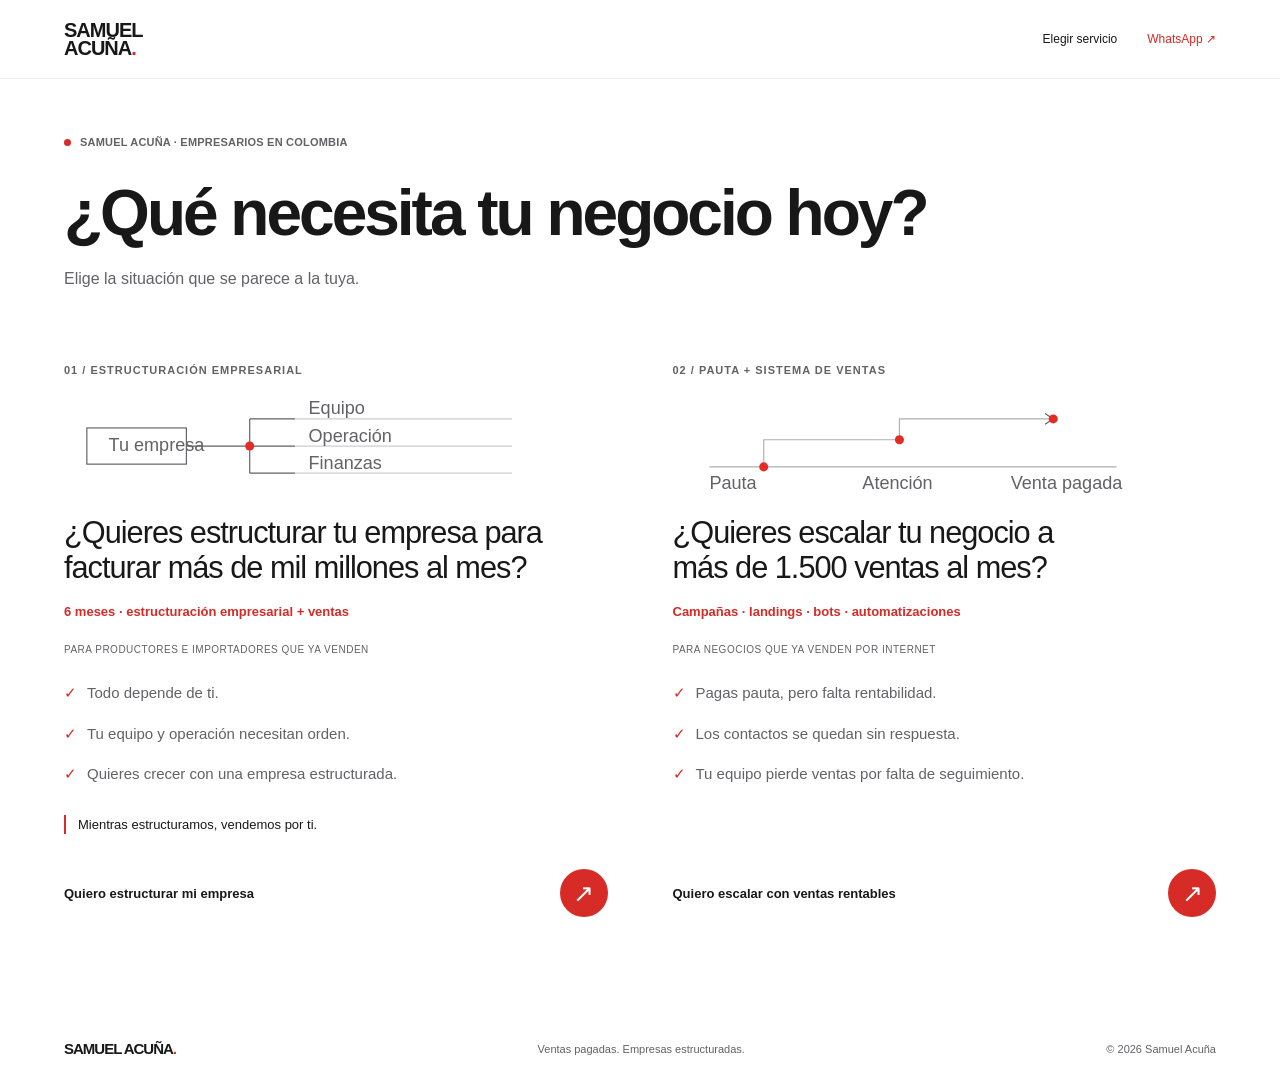
==== commit a9d5a00b: "Make the complete offer explicit and add an accessible interactive delivery explorer grounded in cla" ====
--- a/index.html
+++ b/index.html
@@ -6,6 +6,6 @@
 <title>¿Estructurar tu empresa o escalar tus ventas? — Samuel Acuña</title>
 <meta content="Elige tu camino: estructuración empresarial o pauta y sistema comercial para ventas rentables." name="description"/>
 <meta content="#111111" name="theme-color"/><meta content="website" property="og:type"/><meta content="es_CO" property="og:locale"/><meta content="¿Estructurar tu empresa o escalar tus ventas?" property="og:title"/><meta content="Elige tu camino: estructuración empresarial o pauta y sistema comercial para ventas rentables." property="og:description"/><meta content="https://Samuelacuna12.github.io/samuel-acuna-consultoria/social.png" property="og:image"/><meta content="https://samuelacuna12.github.io/samuel-acuna-consultoria/" property="og:url"/>
-<meta content="summary_large_image" name="twitter:card"/><link href="https://Samuelacuna12.github.io/samuel-acuna-consultoria/" rel="canonical"/><link href="favicon.svg" rel="icon" type="image/svg+xml"/><link href="styles.css?v=clear-four-20261030" rel="stylesheet"/><script defer="" src="app.js?v=clear-four-20261030"></script>
+<meta content="summary_large_image" name="twitter:card"/><link href="https://Samuelacuna12.github.io/samuel-acuna-consultoria/" rel="canonical"/><link href="favicon.svg" rel="icon" type="image/svg+xml"/><link href="styles.css?v=oferta-completa-20261030" rel="stylesheet"/><script defer="" src="app.js?v=clear-four-20261030"></script>
 </head>
-<body class="clear-site gateway-page"><a class="skip" href="#contenido">Saltar al contenido</a><header class="header wrap"><a aria-label="Samuel Acuña, elegir servicio" class="brand" href="index.html">SAMUEL<br/>ACUÑA<span class="brand-dot">.</span></a><nav aria-label="Navegación principal"><a href="index.html">Elegir servicio</a><a class="nav-contact" href="https://wa.me/573000357484?text=Hola%20Samuel.%20Quiero%20conversar%20sobre%20mi%20negocio.%20" rel="noopener noreferrer" target="_blank">WhatsApp ↗</a></nav></header><main id="contenido"><section class="gateway wrap"><div class="eyebrow"><span></span> SAMUEL ACUÑA · EMPRESARIOS EN COLOMBIA</div><h1>¿Qué necesita tu negocio hoy?</h1><p class="gateway-intro">Elige la situación que se parece a la tuya.</p><nav aria-label="Elige tu camino" class="quick-paths"><a href="empresa.html"><strong>Estructurar empresa ↗</strong><span>Productores e importadores</span></a><a href="ventas.html"><strong>Escalar ventas ↗</strong><span>Negocios que venden online</span></a></nav><div class="choices"><a class="choice" href="empresa.html"><span class="path-number">01 / ESTRUCTURACIÓN EMPRESARIAL</span><svg aria-label="Pasar de depender del dueño a una empresa con equipo, operación y finanzas conectados" class="decision-diagram" role="img" viewbox="0 0 480 105"><g fill="none" stroke="currentColor" stroke-width="1.3"><path d="M110 52H180M180 22V82M180 22H230M180 52H230M180 82H230"></path><rect height="40" width="110" x="0" y="32"></rect><path d="M230 22H470M230 52H470M230 82H470" opacity=".3"></path></g><g fill="currentColor" font-family="Arial" font-size="20"><text x="24" y="57">Tu empresa</text><text x="245" y="17">Equipo</text><text x="245" y="47">Operación</text><text x="245" y="77">Finanzas</text></g><circle cx="180" cy="52" fill="#e52b26" r="5"></circle></svg><h2>¿Quieres estructurar tu empresa para facturar más de mil millones al mes?</h2><p class="audience">PARA PRODUCTORES E IMPORTADORES QUE YA VENDEN</p><ul class="scan-list"><li>Todo depende de ti.</li><li>Tu equipo y operación necesitan orden.</li><li>Quieres crecer con una empresa estructurada.</li></ul><p class="decision-note">Mientras estructuramos, vendemos por ti.</p><span class="choice-link">Quiero estructurar mi empresa <b aria-hidden="true">↗</b></span></a><a class="choice" href="ventas.html"><span class="path-number">02 / PAUTA + SISTEMA DE VENTAS</span><svg aria-label="Conectar pauta, atención y ventas pagadas" class="decision-diagram" role="img" viewbox="0 0 480 105"><g fill="none" stroke="currentColor" stroke-width="1.3"><path d="M15 75H465M75 70V45H225V22H395" opacity=".5"></path><path d="m386 16 9 6-9 6"></path></g><g fill="currentColor" font-family="Arial" font-size="20"><text x="15" y="100">Pauta</text><text x="184" y="100">Atención</text><text x="348" y="100">Venta pagada</text></g><g fill="#e52b26"><circle cx="75" cy="75" r="5"></circle><circle cx="225" cy="45" r="5"></circle><circle cx="395" cy="22" r="5"></circle></g></svg><h2>¿Quieres escalar tu negocio a más de 1.500 ventas al mes?</h2><p class="audience">PARA NEGOCIOS QUE YA VENDEN POR INTERNET</p><ul class="scan-list"><li>Pagas pauta, pero falta rentabilidad.</li><li>Los contactos se quedan sin respuesta.</li><li>Tu equipo pierde ventas por falta de seguimiento.</li></ul><span class="choice-link">Quiero escalar con ventas rentables <b aria-hidden="true">↗</b></span></a></div></section></main><footer class="wrap"><a class="brand" href="index.html">SAMUEL ACUÑA<span class="brand-dot">.</span></a><p>Ventas pagadas. Empresas estructuradas.</p><span>© <span id="year">2026</span> Samuel Acuña</span></footer></body></html>+<body class="clear-site gateway-page"><a class="skip" href="#contenido">Saltar al contenido</a><header class="header wrap"><a aria-label="Samuel Acuña, elegir servicio" class="brand" href="index.html">SAMUEL<br/>ACUÑA<span class="brand-dot">.</span></a><nav aria-label="Navegación principal"><a href="index.html">Elegir servicio</a><a class="nav-contact" href="https://wa.me/573000357484?text=Hola%20Samuel.%20Quiero%20conversar%20sobre%20mi%20negocio.%20" rel="noopener noreferrer" target="_blank">WhatsApp ↗</a></nav></header><main id="contenido"><section class="gateway wrap"><div class="eyebrow"><span></span> SAMUEL ACUÑA · EMPRESARIOS EN COLOMBIA</div><h1>¿Qué necesita tu negocio hoy?</h1><p class="gateway-intro">Elige la situación que se parece a la tuya.</p><nav aria-label="Elige tu camino" class="quick-paths"><a href="empresa.html"><strong>Estructurar empresa ↗</strong><span>Productores e importadores</span></a><a href="ventas.html"><strong>Escalar ventas ↗</strong><span>Negocios que venden online</span></a></nav><div class="choices"><a class="choice" href="empresa.html"><span class="path-number">01 / ESTRUCTURACIÓN EMPRESARIAL</span><svg aria-label="Pasar de depender del dueño a una empresa con equipo, operación y finanzas conectados" class="decision-diagram" role="img" viewbox="0 0 480 105"><g fill="none" stroke="currentColor" stroke-width="1.3"><path d="M110 52H180M180 22V82M180 22H230M180 52H230M180 82H230"></path><rect height="40" width="110" x="0" y="32"></rect><path d="M230 22H470M230 52H470M230 82H470" opacity=".3"></path></g><g fill="currentColor" font-family="Arial" font-size="20"><text x="24" y="57">Tu empresa</text><text x="245" y="17">Equipo</text><text x="245" y="47">Operación</text><text x="245" y="77">Finanzas</text></g><circle cx="180" cy="52" fill="#e52b26" r="5"></circle></svg><h2>¿Quieres estructurar tu empresa para facturar más de mil millones al mes?</h2><p class="choice-scope">6 meses · estructuración empresarial + ventas</p><p class="audience">PARA PRODUCTORES E IMPORTADORES QUE YA VENDEN</p><ul class="scan-list"><li>Todo depende de ti.</li><li>Tu equipo y operación necesitan orden.</li><li>Quieres crecer con una empresa estructurada.</li></ul><p class="decision-note">Mientras estructuramos, vendemos por ti.</p><span class="choice-link">Quiero estructurar mi empresa <b aria-hidden="true">↗</b></span></a><a class="choice" href="ventas.html"><span class="path-number">02 / PAUTA + SISTEMA DE VENTAS</span><svg aria-label="Conectar pauta, atención y ventas pagadas" class="decision-diagram" role="img" viewbox="0 0 480 105"><g fill="none" stroke="currentColor" stroke-width="1.3"><path d="M15 75H465M75 70V45H225V22H395" opacity=".5"></path><path d="m386 16 9 6-9 6"></path></g><g fill="currentColor" font-family="Arial" font-size="20"><text x="15" y="100">Pauta</text><text x="184" y="100">Atención</text><text x="348" y="100">Venta pagada</text></g><g fill="#e52b26"><circle cx="75" cy="75" r="5"></circle><circle cx="225" cy="45" r="5"></circle><circle cx="395" cy="22" r="5"></circle></g></svg><h2>¿Quieres escalar tu negocio a más de 1.500 ventas al mes?</h2><p class="choice-scope">Campañas · landings · bots · automatizaciones</p><p class="audience">PARA NEGOCIOS QUE YA VENDEN POR INTERNET</p><ul class="scan-list"><li>Pagas pauta, pero falta rentabilidad.</li><li>Los contactos se quedan sin respuesta.</li><li>Tu equipo pierde ventas por falta de seguimiento.</li></ul><span class="choice-link">Quiero escalar con ventas rentables <b aria-hidden="true">↗</b></span></a></div></section></main><footer class="wrap"><a class="brand" href="index.html">SAMUEL ACUÑA<span class="brand-dot">.</span></a><p>Ventas pagadas. Empresas estructuradas.</p><span>© <span id="year">2026</span> Samuel Acuña</span></footer></body></html>
--- a/styles.css
+++ b/styles.css
@@ -1,3 +1,8 @@
 :root{--red:#d62b26;--ink:#181819;--muted:#626267;--paper:#fff;--soft:#f4f5f6;--line:#e0e1e4;--space:clamp(22px,5vw,76px)}*{box-sizing:border-box}html{scroll-behavior:smooth;scroll-padding-top:100px}body{margin:0;color:var(--ink);background:var(--paper);font-family:Arial,Helvetica,sans-serif;-webkit-font-smoothing:antialiased}a{color:inherit;text-decoration:none}h1,h2,h3,h4,p,figure{margin:0}a:focus-visible,summary:focus-visible{outline:3px solid var(--red);outline-offset:6px}::selection{background:#f7d4d2}.wrap{max-width:1380px;margin:auto;padding-left:var(--space);padding-right:var(--space)}.header{position:sticky;top:0;z-index:5;display:flex;align-items:center;justify-content:space-between;gap:25px;max-width:none;padding:19px var(--space);background:rgba(255,255,255,.95);backdrop-filter:blur(12px);border-bottom:1px solid #eee}.brand{font-size:20px;font-weight:900;line-height:.9;letter-spacing:-1px}.brand-dot{color:var(--red)}nav{display:flex;align-items:center;gap:30px}nav a{font-size:12px;min-height:40px;display:flex;align-items:center;position:relative}nav a:after{content:'';position:absolute;bottom:0;height:2px;background:var(--red);left:0;right:100%;transition:right 180ms ease-out}nav a:hover:after,nav a[aria-current]:after{right:0}.nav-contact{color:var(--red)}.section-kicker,.eyebrow,.path-number,.micro,.panel-label{font-size:11px;font-weight:600;letter-spacing:1px;line-height:1.6;color:var(--muted)}.section-kicker{display:block;margin-bottom:24px}.eyebrow{display:flex;align-items:center;gap:9px;text-transform:none;letter-spacing:.2px}.eyebrow>span{width:7px;height:7px;border-radius:50%;background:var(--red)}.back{display:inline-block;color:var(--muted);font-size:12px;padding:12px 0;margin-bottom:25px}.hero-kicker{display:none}.route-hero{padding-top:24px;padding-bottom:65px}.portrait-layout{display:grid;grid-template-columns:1.13fr 1fr;align-items:center;gap:70px}.portrait-copy h1{font-size:clamp(42px,5vw,72px);font-weight:700;line-height:1.02;letter-spacing:-3px;max-width:700px;margin:22px 0 26px;text-wrap:balance}.route-lead>p{font-size:18px;color:var(--muted);line-height:1.7;margin-bottom:28px;max-width:580px}.route-lead strong{font-weight:500;color:var(--ink)}.button{display:flex;align-items:center;justify-content:center;gap:40px;border-radius:100px;background:var(--red);color:#fff;padding:19px 28px;font-size:14px;font-weight:700;min-height:56px;width:fit-content;transition:transform 120ms ease-out,background-color 120ms ease-out;box-shadow:0 7px 20px #d62b2618}.button:hover{background:#b9211d;transform:translateY(-2px)}.button:active{transform:translateY(0)}.button span{font-size:23px;font-weight:400;line-height:1}.contact-note{font-size:11px;color:var(--muted);line-height:1.6;margin-top:14px}.portrait{position:relative;padding-bottom:40px}.portrait img{width:100%;height:530px;display:block;object-fit:cover;object-position:50% 40%;border-radius:48% 48% 28% 28%;animation:arrive 300ms ease-out}.portrait figcaption{position:absolute;bottom:0;left:0;right:0;text-align:center;font-size:17px;letter-spacing:-.5px}.portrait figcaption span{font-size:10px;color:var(--muted);display:block;letter-spacing:.3px;margin-top:5px}.trajectory{margin-top:65px;padding:35px 0 15px}.trajectory .wrap{padding:0}.trajectory .section-kicker{font-size:12px;letter-spacing:0;color:var(--muted);text-align:center;margin-bottom:35px}.trajectory-grid{display:grid;grid-template-columns:1fr 1.3fr .8fr;gap:45px}.trajectory strong{display:block;font-size:clamp(32px,4vw,57px);font-weight:600;letter-spacing:-2.5px;line-height:1.05}.trajectory strong span{font-size:22px;letter-spacing:-.7px;display:block;margin-top:8px}.trajectory p{font-size:12px;color:var(--muted);line-height:1.6;max-width:320px;margin-top:13px}.trajectory-brands strong span{display:inline;font-size:25px}.client-proof{padding-top:40px;margin-top:30px}.proof-label,.client-proof>h3{color:var(--muted);font-size:12px;letter-spacing:.1px;font-weight:400;text-align:center;margin-bottom:25px}.client-names{display:flex;justify-content:center;flex-wrap:wrap;gap:20px 38px;align-items:center}.client-names span{font-size:17px;font-weight:700;letter-spacing:-.5px;color:#646469;line-height:1.4}.chapter{padding:90px 0}.chapter-title{font-size:clamp(34px,4vw,56px);font-weight:600;line-height:1.08;letter-spacing:-2px;max-width:900px;margin-bottom:40px;text-wrap:balance}.chapter-problemas{background:var(--soft);border-radius:70px 70px 0 0}.pain-rows{display:flex;flex-direction:column;gap:30px}.pain-rows article{display:grid;grid-template-columns:48px 1fr 1fr;gap:30px;align-items:center;padding:12px 0}.pain-rows article>span{font-size:26px;color:#a0a0a6;font-weight:400;letter-spacing:-1px}.pain-rows h3{font-size:25px;font-weight:500;letter-spacing:-.8px;max-width:420px;line-height:1.2}.answer{display:flex;flex-direction:column;gap:9px;padding-left:30px;position:relative}.answer:before{content:'→';position:absolute;left:-12px;top:12px;color:var(--red);font-size:25px}.answer>span{font-size:10px;color:var(--muted);letter-spacing:.5px}.answer p{font-size:19px;line-height:1.4;max-width:450px}.section-intro{font-size:18px;color:var(--muted);line-height:1.6;max-width:650px;margin-top:-17px;margin-bottom:42px}.pillars details{border-bottom:1px solid var(--line)}.pillars summary{list-style:none;cursor:pointer;display:flex;align-items:center;gap:25px;padding:22px 0}.pillars summary::-webkit-details-marker{display:none}.pillars summary>span{font-size:11px;color:var(--muted);min-width:25px}.pillars h4{font-size:clamp(27px,3.2vw,43px);font-weight:500;letter-spacing:-1.5px}.pillars summary b{margin-left:auto;font-size:27px;font-weight:400;color:var(--muted);transition:transform 180ms ease-out}.pillars details[open] summary b{color:var(--red);transform:rotate(45deg)}.pillar-panel{display:grid;grid-template-columns:1fr 1.5fr;gap:40px;padding:5px 0 28px 50px;animation:arrive 180ms ease-out}.pillar-panel p{font-size:16px;line-height:1.7;max-width:570px}.panel-label{font-size:10px;letter-spacing:.5px}.selling-note{margin-top:55px;max-width:850px;padding-left:25px;border-left:3px solid var(--red)}.selling-note>span{font-size:11px;color:var(--muted)}.selling-note h3{font-size:27px;font-weight:500;letter-spacing:-1px;line-height:1.4;margin:12px 0}.selling-note p{font-size:15px;color:var(--muted);line-height:1.6}.chapter-inversion{background:#f5f0ef;border-radius:70px 70px 0 0}.business-price,.sales-bottom{display:grid;grid-template-columns:1fr 1fr;gap:90px}.business-price h3,.included h3{font-size:33px;font-weight:500;letter-spacing:-1px;line-height:1.15;margin:18px 0 25px}.price{font-size:clamp(36px,4vw,58px);letter-spacing:-2.5px;font-weight:500;margin:10px 0;white-space:nowrap}.price small{font-size:13px;letter-spacing:0}.one-payment{font-size:13px;color:var(--muted);line-height:1.6;margin-bottom:25px}.fee{margin-top:24px;margin-bottom:20px;padding-top:22px;border-top:1px solid #d4ccca}.fee strong{display:block;font-size:30px;font-weight:500;letter-spacing:-1px;margin-bottom:8px}.fee span{font-size:13px;line-height:1.5}.terms{font-size:12px;color:var(--muted);line-height:1.7;margin:18px 0 28px}.terms>span,.contact-note>span{display:block;margin:10px 0}.scan-list{list-style:none;padding:0;margin:0 0 28px}.scan-list li{position:relative;padding:9px 0 9px 23px;font-size:15px;line-height:1.5;color:var(--muted)}.scan-list li:before{content:'✓';position:absolute;left:0;color:var(--red)}.business-price .button,.price-block .button{margin-top:28px}.process{display:flex;align-items:start;gap:30px;margin-top:50px}.process>div{flex:1;position:relative}.process>div+div:before{content:'→';position:absolute;left:-25px;top:28px;color:var(--red)}.process span{font-size:11px;color:var(--muted)}.process h3{font-size:22px;letter-spacing:-.7px;font-weight:500;margin:20px 0 12px}.process p{font-size:14px;color:var(--muted);line-height:1.6}.process .paid h3{color:var(--red)}footer{padding-top:35px;padding-bottom:35px;display:flex;align-items:center;justify-content:space-between;gap:25px}footer .brand{font-size:15px}footer p,footer>span{font-size:11px;color:var(--muted)}.skip{position:fixed;top:10px;left:10px;padding:15px;background:#fff;color:#111;z-index:10;transform:translateY(-160%)}.skip:focus{transform:none}.gateway{padding-top:55px;padding-bottom:65px}.gateway h1{font-size:clamp(38px,5vw,70px);font-weight:600;letter-spacing:-3px;line-height:1.04;margin:28px 0 20px;text-wrap:balance}.gateway-intro{color:var(--muted);font-size:16px;line-height:1.6}.choices{display:grid;grid-template-columns:1fr 1fr;gap:65px;margin-top:45px}.choice{display:flex;flex-direction:column;padding:25px 0}.choice h2{font-size:clamp(26px,2.4vw,35px);font-weight:500;line-height:1.13;letter-spacing:-1px;margin:22px 0;text-wrap:balance}.decision-diagram{height:95px;width:100%;max-width:480px;color:#626267;margin:20px 0 0}.audience{font-size:10px;color:var(--muted);letter-spacing:.5px;line-height:1.6;margin-bottom:15px}.choice .scan-list{margin-bottom:20px}.decision-note{font-size:13px;border-left:2px solid var(--red);padding-left:12px;margin-bottom:20px;line-height:1.5}.choice-link{display:flex;align-items:center;justify-content:space-between;gap:20px;font-size:13px;font-weight:600;margin-top:auto;padding-top:15px}.choice-link b{display:grid;place-items:center;width:48px;height:48px;border-radius:50%;background:var(--red);color:#fff;font-size:25px;font-weight:400;transition:transform 120ms ease-out}.choice:hover .choice-link b{transform:translate(2px,-2px)}.quick-paths{display:none}@keyframes arrive{from{opacity:.5;transform:translateY(8px)}to{opacity:1;transform:none}}@media(max-width:900px){.portrait-layout{gap:35px}.portrait-copy h1{font-size:48px}.portrait img{height:480px}.business-price,.sales-bottom{gap:45px}.process{gap:25px}.process h3{font-size:18px}.trajectory-grid{gap:25px}}
 @media(max-width:620px){html{scroll-padding-top:90px}.header{padding:15px 22px;gap:15px}.brand{font-size:16px}nav{gap:14px}nav a{font-size:10px;min-height:36px}.route-hero{padding-top:12px;padding-bottom:45px}.back{font-size:11px;margin-bottom:15px}.portrait-layout{grid-template-columns:1fr;gap:30px}.portrait{grid-row:1;max-width:300px;width:100%;justify-self:center}.portrait img{height:300px;object-position:50% 25%}.portrait figcaption{font-size:15px}.portrait-copy h1{font-size:42px;letter-spacing:-2px;margin:18px 0 22px}.route-lead>p{font-size:16px;margin-bottom:24px}.button{width:100%;font-size:13px;min-height:54px}.contact-note{font-size:10px}.trajectory{margin-top:38px;padding-top:25px}.trajectory-grid{grid-template-columns:1fr;gap:24px}.trajectory-grid>div{display:grid;grid-template-columns:1fr 1fr;gap:25px;align-items:center}.trajectory strong{font-size:34px;letter-spacing:-1.6px}.trajectory strong span{font-size:19px}.trajectory p{font-size:11px;margin:0}.trajectory .section-kicker{text-align:left;font-size:11px;margin-bottom:25px}.client-proof{margin-top:25px;padding-top:20px}.client-names{gap:17px 25px}.client-names span{font-size:15px}.proof-label{font-size:11px}.chapter{padding:55px 0}.chapter-title{font-size:36px;letter-spacing:-1.5px;margin-bottom:30px}.chapter-problemas,.chapter-inversion{border-radius:35px 35px 0 0}.section-kicker{font-size:10px;margin-bottom:20px}.pain-rows{gap:35px}.pain-rows article{grid-template-columns:26px 1fr;gap:12px;padding:0}.pain-rows article>span{font-size:20px;align-self:start;padding-top:3px}.pain-rows h3{font-size:24px}.answer{grid-column:2;padding-left:20px;gap:7px;margin-top:3px}.answer:before{left:-6px;top:17px;font-size:20px}.answer p{font-size:17px}.answer>span{font-size:9px}.section-intro{font-size:16px;margin-top:-8px;margin-bottom:30px}.pillars summary{padding:20px 0;gap:12px}.pillars h4{font-size:31px;letter-spacing:-1px}.pillar-panel{grid-template-columns:1fr;gap:10px;padding-left:37px}.pillar-panel p{font-size:14px}.selling-note{margin-top:35px;padding-left:18px}.selling-note h3{font-size:23px}.selling-note p{font-size:14px}.business-price,.sales-bottom{grid-template-columns:1fr;gap:25px}.business-price h3,.included h3{font-size:28px;margin-top:14px}.price{font-size:40px;letter-spacing:-1.8px}.process{display:block;margin-top:30px;padding-left:20px}.process>div{padding:0 0 28px 25px;border-left:1px solid #ccc}.process>div:before{content:''!important;position:absolute!important;width:9px;height:9px;background:#bbb;border-radius:50%;left:-5px!important;top:5px!important}.process .paid:before{background:var(--red)}.process h3{font-size:23px;margin:10px 0 8px}.process p{font-size:14px}.process>div:last-child{border:0;padding-bottom:0}.gateway{padding-top:30px;padding-bottom:45px}.gateway h1{font-size:39px;letter-spacing:-2px}.gateway-intro{font-size:14px}.choices{grid-template-columns:1fr;gap:25px;margin-top:25px}.choice{padding:15px 0 25px}.choice+.choice{border-top:1px solid var(--line);padding-top:35px}.choice h2{font-size:28px}.decision-diagram{height:78px}.choice .scan-list li{font-size:14px}.quick-paths{display:grid;grid-template-columns:1fr 1fr;gap:20px;margin-top:25px}.quick-paths a{display:block;border-bottom:2px solid var(--red);padding-bottom:12px}.quick-paths strong{font-size:12px;font-weight:600;display:block}.quick-paths span{font-size:10px;color:var(--muted);line-height:1.5;display:block;margin-top:6px}footer{flex-wrap:wrap;gap:18px}footer p{order:3;width:100%}footer>span{font-size:9px}}
 @media(prefers-reduced-motion:reduce){html{scroll-behavior:auto}*,*:before,*:after{animation:none!important;transition:none!important}}
+/* One narrative task per chapter, with a clear pair of parallel workstreams. */
+.hero-audience{font-size:13px!important;line-height:1.6!important;color:var(--muted);margin-bottom:13px!important;max-width:480px}.pain-rows{display:grid;grid-template-columns:1fr 1fr;gap:32px 55px}.pain-rows article{display:flex;align-items:flex-start;gap:20px;padding:8px 0}.pain-rows article>span{font-size:18px;min-width:28px;padding-top:5px}.pain-rows h3{max-width:480px;font-size:28px}.chapter-bridge{margin-top:40px;color:var(--muted);font-size:15px;line-height:1.6}.method-fronts{display:grid;grid-template-columns:1fr 1fr;gap:80px;margin-top:45px}.front-number{font-size:11px;color:var(--red);letter-spacing:.6px;display:block;margin-bottom:18px}.method-fronts h3{font-size:34px;letter-spacing:-1px;font-weight:500;line-height:1.1;margin-bottom:15px}.front-intro{font-size:15px;color:var(--muted);line-height:1.6;max-width:440px;margin-bottom:28px}.method-fronts .pillars h4{font-size:29px;letter-spacing:-.7px}.method-fronts .pillars summary{padding:19px 0;gap:15px}.method-fronts .pillar-panel{display:block;padding:0 0 22px 40px}.method-fronts .panel-label{display:none}.method-fronts .pillar-panel p{font-size:14px}.selling-route{list-style:none;counter-reset:route;margin:0;padding:0}.selling-route li{counter-increment:route;position:relative;padding:0 0 30px 35px;border-left:1px solid #ddd;margin-left:7px}.selling-route li:before{content:'';position:absolute;top:6px;left:-5px;background:var(--red);width:9px;height:9px;border-radius:50%}.selling-route li:last-child{border-left:0;padding-bottom:0}.selling-route strong{font-size:23px;font-weight:500;letter-spacing:-.6px;display:block;margin-bottom:9px}.selling-route span{color:var(--muted);font-size:14px;line-height:1.6;display:block}.chapter-metodo .client-proof{margin-top:65px;padding-top:35px;border-top:1px solid var(--line)}.chapter-metodo .client-names span{font-size:17px}.business-price .contact-note:first-of-type{margin-top:25px}@media(max-width:620px){.hero-audience{font-size:12px!important}.pain-rows{grid-template-columns:1fr;gap:25px}.pain-rows h3{font-size:25px}.pain-rows article{gap:14px}.chapter-bridge{font-size:14px;margin-top:30px}.method-fronts{grid-template-columns:1fr;gap:45px;margin-top:30px}.method-fronts h3{font-size:29px}.front-intro{font-size:14px}.front-number{margin-bottom:14px}.method-fronts .pillars h4{font-size:27px}.chapter-metodo .client-proof{margin-top:45px}.chapter-metodo .client-names span{font-size:15px}}
+.hero-deliverables{display:flex;flex-wrap:wrap;gap:8px 15px;padding:0;list-style:none;margin:0 0 26px;max-width:600px}.hero-deliverables li{font-size:12px;font-weight:500;line-height:1.6}.hero-deliverables li:before{content:'✓';margin-right:6px;color:var(--red)}.portrait-copy h1{font-size:clamp(40px,4.2vw,61px)}.route-lead>p:not(.hero-audience){font-size:17px;line-height:1.6}.offer-explorer{background:#132136;color:#fff;border-radius:28px;padding:35px;margin-top:45px;box-shadow:0 18px 50px #13213618}.explorer-top{display:flex;align-items:end;justify-content:space-between;gap:35px;padding-bottom:30px;border-bottom:1px solid #ffffff25}.explorer-kicker{font-size:11px;letter-spacing:.5px;color:#b7c4d7;display:block;margin-bottom:12px}.explorer-top h3{font-size:29px;font-weight:500;line-height:1.1;letter-spacing:-1px;max-width:450px}.explorer-top>p{font-size:13px;color:#c0cddd;max-width:200px;line-height:1.6}.explorer-body{display:grid;grid-template-columns: .9fr 1.5fr;gap:35px;padding-top:30px}.offer-tabs{display:flex;flex-direction:column;gap:8px}.offer-tabs button{font-family:inherit;font-size:15px;font-weight:500;background:transparent;color:#d0d9e6;border:0;border-radius:10px;display:flex;align-items:center;gap:14px;padding:16px;cursor:pointer;text-align:left;min-height:54px;transition:background-color 120ms ease-out,color 120ms ease-out}.offer-tabs button>span{font-size:10px;opacity:.65}.offer-tabs button>b{margin-left:auto;font-weight:400}.offer-tabs button[aria-selected=true]{background:#fff;color:#122035}.offer-tabs button:hover:not([aria-selected=true]){background:#ffffff12}.offer-tabs button:focus-visible,.offer-panels [role=tabpanel]:focus-visible{outline:3px solid #ff9c83;outline-offset:3px}.offer-panels{min-width:0;background:#20344f;border-radius:18px;padding:30px}.offer-panels [hidden]{display:none}.offer-panels [role=tabpanel]{animation:arrive 180ms ease-out}.panel-tag{display:inline-block;font-size:10px;padding:7px 10px;border-radius:30px;background:#ffddd2;color:#612415;font-weight:600;margin-bottom:22px}.offer-panels h4{font-size:31px;font-weight:500;line-height:1.1;letter-spacing:-1px;max-width:440px}.service-flow{display:flex;align-items:center;gap:12px;margin:28px 0}.service-flow>span{font-size:12px;font-weight:500;line-height:1.4;text-align:center;background:#ffffff0d;border:1px solid #ffffff28;border-radius:9px;padding:14px 10px;flex:1}.service-flow b{color:#ffb499;font-size:20px;font-weight:400}.offer-panels dl{margin:0}.offer-panels dt{font-size:10px;text-transform:uppercase;letter-spacing:1px;color:#b5c5db;margin:21px 0 8px}.offer-panels dd{margin:0;font-size:15px;line-height:1.6;color:#f1f4f9}.diagram-note{font-size:10px;color:#a9bdd6;line-height:1.5;margin-top:25px}.explorer-bottom{display:flex;justify-content:space-between;gap:25px;align-items:center;margin-top:28px;font-size:13px;color:#c4d0e1}.explorer-bottom strong{color:#fff}.explorer-bottom a{color:#fff;text-decoration:underline;text-underline-offset:5px}.offer-tabs button[aria-selected=true] b{color:var(--red)}@media(max-width:620px){.portrait-copy h1{font-size:39px}.route-lead>p:not(.hero-audience){font-size:16px}.hero-deliverables{gap:6px 14px}.hero-deliverables li{font-size:11px}.offer-explorer{padding:22px 18px;border-radius:22px;margin-left:-6px;margin-right:-6px}.explorer-top{display:block;padding-bottom:22px}.explorer-top h3{font-size:27px}.explorer-top>p{max-width:none;margin-top:14px;font-size:12px}.explorer-body{grid-template-columns:1fr;gap:20px;padding-top:22px}.offer-tabs{display:grid;grid-template-columns:1fr 1fr;gap:7px}.offer-tabs button{font-size:12px;min-height:55px;padding:10px;gap:7px}.offer-tabs button>span{display:none}.offer-tabs button>b{font-size:14px}.offer-panels{padding:23px 18px;border-radius:14px}.offer-panels h4{font-size:27px}.service-flow{gap:7px}.service-flow>span{font-size:10px;padding:12px 7px}.service-flow b{font-size:16px}.offer-panels dd{font-size:14px}.explorer-bottom{display:block;font-size:12px;line-height:1.6}.explorer-bottom a{display:block;margin-top:16px}.offer-tabs{scroll-margin-top:95px}}
+.choice-scope{color:var(--red);font-size:13px;font-weight:600;line-height:1.5;margin:-6px 0 21px;max-width:440px}
+@media(max-width:620px){.portrait{grid-row:auto}.hero-deliverables{margin-bottom:24px}.route-lead>p:not(.hero-audience){margin-bottom:18px}}
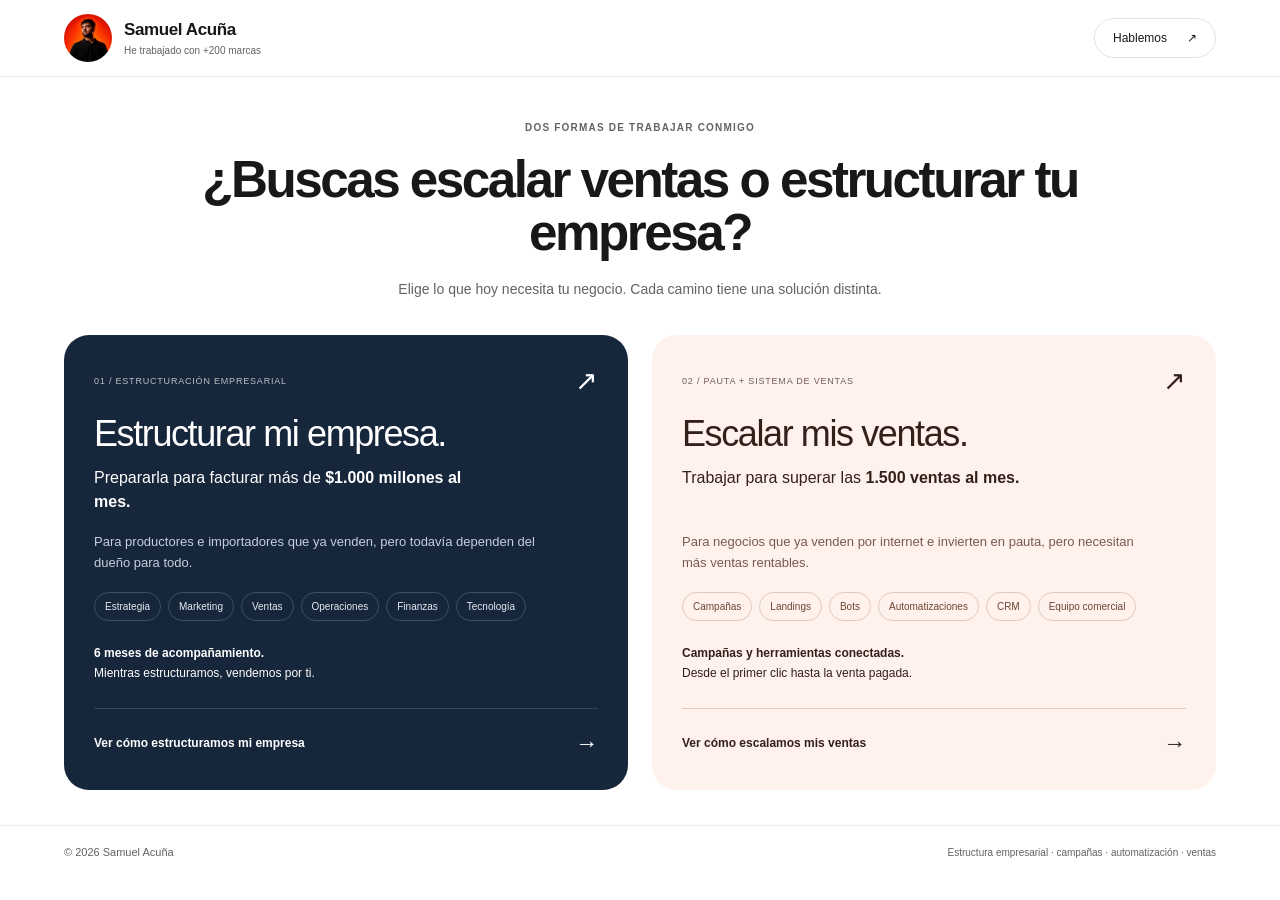
==== commit a22d100e: "Rebuild the entry and match each landing to its selected offer, audience, scope and WhatsApp action" ====
--- a/index.html
+++ b/index.html
@@ -5,7 +5,7 @@
 <meta charset="utf-8"/><meta content="width=device-width, initial-scale=1" name="viewport"/>
 <title>¿Estructurar tu empresa o escalar tus ventas? — Samuel Acuña</title>
 <meta content="Elige tu camino: estructuración empresarial o pauta y sistema comercial para ventas rentables." name="description"/>
-<meta content="#111111" name="theme-color"/><meta content="website" property="og:type"/><meta content="es_CO" property="og:locale"/><meta content="¿Estructurar tu empresa o escalar tus ventas?" property="og:title"/><meta content="Elige tu camino: estructuración empresarial o pauta y sistema comercial para ventas rentables." property="og:description"/><meta content="https://Samuelacuna12.github.io/samuel-acuna-consultoria/social.png" property="og:image"/><meta content="https://samuelacuna12.github.io/samuel-acuna-consultoria/" property="og:url"/>
-<meta content="summary_large_image" name="twitter:card"/><link href="https://Samuelacuna12.github.io/samuel-acuna-consultoria/" rel="canonical"/><link href="favicon.svg" rel="icon" type="image/svg+xml"/><link href="styles.css?v=oferta-completa-20261030" rel="stylesheet"/><script defer="" src="app.js?v=clear-four-20261030"></script>
+<meta content="#ffffff" name="theme-color"/><meta content="website" property="og:type"/><meta content="es_CO" property="og:locale"/><meta content="¿Estructurar tu empresa o escalar tus ventas?" property="og:title"/><meta content="Elige tu camino: estructuración empresarial o pauta y sistema comercial para ventas rentables." property="og:description"/><meta content="https://Samuelacuna12.github.io/samuel-acuna-consultoria/social.png" property="og:image"/><meta content="https://samuelacuna12.github.io/samuel-acuna-consultoria/" property="og:url"/>
+<meta content="summary_large_image" name="twitter:card"/><link href="https://Samuelacuna12.github.io/samuel-acuna-consultoria/" rel="canonical"/><link href="favicon.svg" rel="icon" type="image/svg+xml"/><link href="styles.css?v=recorrido-20261030" rel="stylesheet"/><script defer="" src="app.js?v=oferta-completa-20261030"></script>
 </head>
-<body class="clear-site gateway-page"><a class="skip" href="#contenido">Saltar al contenido</a><header class="header wrap"><a aria-label="Samuel Acuña, elegir servicio" class="brand" href="index.html">SAMUEL<br/>ACUÑA<span class="brand-dot">.</span></a><nav aria-label="Navegación principal"><a href="index.html">Elegir servicio</a><a class="nav-contact" href="https://wa.me/573000357484?text=Hola%20Samuel.%20Quiero%20conversar%20sobre%20mi%20negocio.%20" rel="noopener noreferrer" target="_blank">WhatsApp ↗</a></nav></header><main id="contenido"><section class="gateway wrap"><div class="eyebrow"><span></span> SAMUEL ACUÑA · EMPRESARIOS EN COLOMBIA</div><h1>¿Qué necesita tu negocio hoy?</h1><p class="gateway-intro">Elige la situación que se parece a la tuya.</p><nav aria-label="Elige tu camino" class="quick-paths"><a href="empresa.html"><strong>Estructurar empresa ↗</strong><span>Productores e importadores</span></a><a href="ventas.html"><strong>Escalar ventas ↗</strong><span>Negocios que venden online</span></a></nav><div class="choices"><a class="choice" href="empresa.html"><span class="path-number">01 / ESTRUCTURACIÓN EMPRESARIAL</span><svg aria-label="Pasar de depender del dueño a una empresa con equipo, operación y finanzas conectados" class="decision-diagram" role="img" viewbox="0 0 480 105"><g fill="none" stroke="currentColor" stroke-width="1.3"><path d="M110 52H180M180 22V82M180 22H230M180 52H230M180 82H230"></path><rect height="40" width="110" x="0" y="32"></rect><path d="M230 22H470M230 52H470M230 82H470" opacity=".3"></path></g><g fill="currentColor" font-family="Arial" font-size="20"><text x="24" y="57">Tu empresa</text><text x="245" y="17">Equipo</text><text x="245" y="47">Operación</text><text x="245" y="77">Finanzas</text></g><circle cx="180" cy="52" fill="#e52b26" r="5"></circle></svg><h2>¿Quieres estructurar tu empresa para facturar más de mil millones al mes?</h2><p class="choice-scope">6 meses · estructuración empresarial + ventas</p><p class="audience">PARA PRODUCTORES E IMPORTADORES QUE YA VENDEN</p><ul class="scan-list"><li>Todo depende de ti.</li><li>Tu equipo y operación necesitan orden.</li><li>Quieres crecer con una empresa estructurada.</li></ul><p class="decision-note">Mientras estructuramos, vendemos por ti.</p><span class="choice-link">Quiero estructurar mi empresa <b aria-hidden="true">↗</b></span></a><a class="choice" href="ventas.html"><span class="path-number">02 / PAUTA + SISTEMA DE VENTAS</span><svg aria-label="Conectar pauta, atención y ventas pagadas" class="decision-diagram" role="img" viewbox="0 0 480 105"><g fill="none" stroke="currentColor" stroke-width="1.3"><path d="M15 75H465M75 70V45H225V22H395" opacity=".5"></path><path d="m386 16 9 6-9 6"></path></g><g fill="currentColor" font-family="Arial" font-size="20"><text x="15" y="100">Pauta</text><text x="184" y="100">Atención</text><text x="348" y="100">Venta pagada</text></g><g fill="#e52b26"><circle cx="75" cy="75" r="5"></circle><circle cx="225" cy="45" r="5"></circle><circle cx="395" cy="22" r="5"></circle></g></svg><h2>¿Quieres escalar tu negocio a más de 1.500 ventas al mes?</h2><p class="choice-scope">Campañas · landings · bots · automatizaciones</p><p class="audience">PARA NEGOCIOS QUE YA VENDEN POR INTERNET</p><ul class="scan-list"><li>Pagas pauta, pero falta rentabilidad.</li><li>Los contactos se quedan sin respuesta.</li><li>Tu equipo pierde ventas por falta de seguimiento.</li></ul><span class="choice-link">Quiero escalar con ventas rentables <b aria-hidden="true">↗</b></span></a></div></section></main><footer class="wrap"><a class="brand" href="index.html">SAMUEL ACUÑA<span class="brand-dot">.</span></a><p>Ventas pagadas. Empresas estructuradas.</p><span>© <span id="year">2026</span> Samuel Acuña</span></footer></body></html>+<body class="clear-site home-page"><a class="skip" href="#contenido">Saltar al contenido</a><header class="header wrap"><a aria-label="Samuel Acuña, inicio" class="home-identity" href="index.html?v=recorrido-20261030"><img alt="Samuel Acuña" height="52" src="samuel-acuna.webp" width="52"/><span><strong>Samuel Acuña</strong><small>He trabajado con +200 marcas</small></span></a><a class="home-contact" href="https://wa.me/573000357484?text=Hola%20Samuel.%20Quiero%20hablar%20de%20mi%20negocio." rel="noopener noreferrer" target="_blank">Hablemos <span aria-hidden="true">↗</span></a></header><main id="contenido"><section class="home-choice wrap"><div class="home-heading"><span class="home-eyebrow">DOS FORMAS DE TRABAJAR CONMIGO</span><h1>¿Buscas escalar ventas o estructurar tu empresa?</h1><p>Elige lo que hoy necesita tu negocio. Cada camino tiene una solución distinta.</p></div><div class="home-paths"><a aria-labelledby="home-business-title" class="home-path home-business" href="empresa.html?v=recorrido-20261030"><div class="path-top"><span>01 / ESTRUCTURACIÓN EMPRESARIAL</span><b aria-hidden="true">↗</b></div><h2 id="home-business-title">Estructurar mi empresa.</h2><p class="path-target">Prepararla para facturar más de <strong>$1.000 millones al mes.</strong></p><p class="path-person">Para productores e importadores que ya venden, pero todavía dependen del dueño para todo.</p><div class="path-delivery"><span>Estrategia</span><span>Marketing</span><span>Ventas</span><span>Operaciones</span><span>Finanzas</span><span>Tecnología</span></div><p class="path-promise"><strong>6 meses de acompañamiento.</strong><br/>Mientras estructuramos, vendemos por ti.</p><span class="path-action">Ver cómo estructuramos mi empresa <span aria-hidden="true">→</span></span></a><a aria-labelledby="home-sales-title" class="home-path home-sales" href="ventas.html?v=recorrido-20261030"><div class="path-top"><span>02 / PAUTA + SISTEMA DE VENTAS</span><b aria-hidden="true">↗</b></div><h2 id="home-sales-title">Escalar mis ventas.</h2><p class="path-target">Trabajar para superar las <strong>1.500 ventas al mes.</strong></p><p class="path-person">Para negocios que ya venden por internet e invierten en pauta, pero necesitan más ventas rentables.</p><div class="path-delivery"><span>Campañas</span><span>Landings</span><span>Bots</span><span>Automatizaciones</span><span>CRM</span><span>Equipo comercial</span></div><p class="path-promise"><strong>Campañas y herramientas conectadas.</strong><br/>Desde el primer clic hasta la venta pagada.</p><span class="path-action">Ver cómo escalamos mis ventas <span aria-hidden="true">→</span></span></a></div></section></main><footer class="wrap"><span>© <span id="year">2026</span> Samuel Acuña</span><p>Estructura empresarial · campañas · automatización · ventas</p></footer></body></html>
--- a/styles.css
+++ b/styles.css
@@ -6,3 +6,8 @@
 .hero-deliverables{display:flex;flex-wrap:wrap;gap:8px 15px;padding:0;list-style:none;margin:0 0 26px;max-width:600px}.hero-deliverables li{font-size:12px;font-weight:500;line-height:1.6}.hero-deliverables li:before{content:'✓';margin-right:6px;color:var(--red)}.portrait-copy h1{font-size:clamp(40px,4.2vw,61px)}.route-lead>p:not(.hero-audience){font-size:17px;line-height:1.6}.offer-explorer{background:#132136;color:#fff;border-radius:28px;padding:35px;margin-top:45px;box-shadow:0 18px 50px #13213618}.explorer-top{display:flex;align-items:end;justify-content:space-between;gap:35px;padding-bottom:30px;border-bottom:1px solid #ffffff25}.explorer-kicker{font-size:11px;letter-spacing:.5px;color:#b7c4d7;display:block;margin-bottom:12px}.explorer-top h3{font-size:29px;font-weight:500;line-height:1.1;letter-spacing:-1px;max-width:450px}.explorer-top>p{font-size:13px;color:#c0cddd;max-width:200px;line-height:1.6}.explorer-body{display:grid;grid-template-columns: .9fr 1.5fr;gap:35px;padding-top:30px}.offer-tabs{display:flex;flex-direction:column;gap:8px}.offer-tabs button{font-family:inherit;font-size:15px;font-weight:500;background:transparent;color:#d0d9e6;border:0;border-radius:10px;display:flex;align-items:center;gap:14px;padding:16px;cursor:pointer;text-align:left;min-height:54px;transition:background-color 120ms ease-out,color 120ms ease-out}.offer-tabs button>span{font-size:10px;opacity:.65}.offer-tabs button>b{margin-left:auto;font-weight:400}.offer-tabs button[aria-selected=true]{background:#fff;color:#122035}.offer-tabs button:hover:not([aria-selected=true]){background:#ffffff12}.offer-tabs button:focus-visible,.offer-panels [role=tabpanel]:focus-visible{outline:3px solid #ff9c83;outline-offset:3px}.offer-panels{min-width:0;background:#20344f;border-radius:18px;padding:30px}.offer-panels [hidden]{display:none}.offer-panels [role=tabpanel]{animation:arrive 180ms ease-out}.panel-tag{display:inline-block;font-size:10px;padding:7px 10px;border-radius:30px;background:#ffddd2;color:#612415;font-weight:600;margin-bottom:22px}.offer-panels h4{font-size:31px;font-weight:500;line-height:1.1;letter-spacing:-1px;max-width:440px}.service-flow{display:flex;align-items:center;gap:12px;margin:28px 0}.service-flow>span{font-size:12px;font-weight:500;line-height:1.4;text-align:center;background:#ffffff0d;border:1px solid #ffffff28;border-radius:9px;padding:14px 10px;flex:1}.service-flow b{color:#ffb499;font-size:20px;font-weight:400}.offer-panels dl{margin:0}.offer-panels dt{font-size:10px;text-transform:uppercase;letter-spacing:1px;color:#b5c5db;margin:21px 0 8px}.offer-panels dd{margin:0;font-size:15px;line-height:1.6;color:#f1f4f9}.diagram-note{font-size:10px;color:#a9bdd6;line-height:1.5;margin-top:25px}.explorer-bottom{display:flex;justify-content:space-between;gap:25px;align-items:center;margin-top:28px;font-size:13px;color:#c4d0e1}.explorer-bottom strong{color:#fff}.explorer-bottom a{color:#fff;text-decoration:underline;text-underline-offset:5px}.offer-tabs button[aria-selected=true] b{color:var(--red)}@media(max-width:620px){.portrait-copy h1{font-size:39px}.route-lead>p:not(.hero-audience){font-size:16px}.hero-deliverables{gap:6px 14px}.hero-deliverables li{font-size:11px}.offer-explorer{padding:22px 18px;border-radius:22px;margin-left:-6px;margin-right:-6px}.explorer-top{display:block;padding-bottom:22px}.explorer-top h3{font-size:27px}.explorer-top>p{max-width:none;margin-top:14px;font-size:12px}.explorer-body{grid-template-columns:1fr;gap:20px;padding-top:22px}.offer-tabs{display:grid;grid-template-columns:1fr 1fr;gap:7px}.offer-tabs button{font-size:12px;min-height:55px;padding:10px;gap:7px}.offer-tabs button>span{display:none}.offer-tabs button>b{font-size:14px}.offer-panels{padding:23px 18px;border-radius:14px}.offer-panels h4{font-size:27px}.service-flow{gap:7px}.service-flow>span{font-size:10px;padding:12px 7px}.service-flow b{font-size:16px}.offer-panels dd{font-size:14px}.explorer-bottom{display:block;font-size:12px;line-height:1.6}.explorer-bottom a{display:block;margin-top:16px}.offer-tabs{scroll-margin-top:95px}}
 .choice-scope{color:var(--red);font-size:13px;font-weight:600;line-height:1.5;margin:-6px 0 21px;max-width:440px}
 @media(max-width:620px){.portrait{grid-row:auto}.hero-deliverables{margin-bottom:24px}.route-lead>p:not(.hero-audience){margin-bottom:18px}}
+/* The entry is a decision, not a third sales page. */
+.home-page .header{padding-top:14px;padding-bottom:14px}.home-identity{display:flex;align-items:center;gap:12px}.home-identity img{width:48px;height:48px;object-fit:cover;border-radius:50%;object-position:50% 25%}.home-identity strong{display:block;font-size:17px;letter-spacing:-.4px}.home-identity small{display:block;font-size:10px;color:var(--muted);margin-top:5px}.home-contact{font-size:12px;display:flex;align-items:center;gap:20px;padding:12px 18px;border:1px solid var(--line);border-radius:30px}.home-choice{padding-top:40px;padding-bottom:35px}.home-heading{max-width:1000px;margin:0 auto 35px;text-align:center}.home-eyebrow{font-size:10px;letter-spacing:1.2px;color:var(--muted);font-weight:600}.home-heading h1{font-size:clamp(36px,4vw,57px);font-weight:600;letter-spacing:-2.5px;line-height:1.04;margin:18px 0}.home-heading>p{font-size:14px;line-height:1.6;color:var(--muted)}.home-paths{display:grid;grid-template-columns:1fr 1fr;gap:24px}.home-path{padding:30px;border-radius:25px;display:flex;flex-direction:column;transition:transform 150ms ease-out,box-shadow 150ms ease-out}.home-path:hover{transform:translateY(-4px);box-shadow:0 14px 35px #12203513}.home-business{background:#16263b;color:#fff}.home-sales{background:#fff1ec;color:#32201b}.path-top{display:flex;justify-content:space-between;align-items:center;gap:15px}.path-top>span{font-size:9px;letter-spacing:.8px;line-height:1.6;opacity:.7}.path-top>b{font-size:27px;font-weight:400}.home-path h2{font-size:36px;line-height:1.04;letter-spacing:-1.4px;font-weight:500;margin:18px 0 14px}.path-target{font-size:16px;line-height:1.5;max-width:400px;min-height:48px}.path-target strong{font-weight:600}.path-person{font-size:13px;line-height:1.6;max-width:460px;margin:18px 0;color:#c5cfdd}.home-sales .path-person{color:#775b50}.path-delivery{display:flex;flex-wrap:wrap;gap:7px;margin-bottom:22px}.path-delivery>span{font-size:10px;line-height:1.5;padding:6px 10px;border:1px solid #ffffff30;border-radius:20px;color:#e5eaf2}.home-sales .path-delivery>span{border-color:#dfc8bc;color:#6d4534}.path-promise{font-size:12px;line-height:1.7;margin-top:auto;margin-bottom:24px}.path-promise strong{font-weight:600}.path-action{display:flex;justify-content:space-between;gap:15px;align-items:center;font-size:12px;line-height:1.5;font-weight:600;border-top:1px solid #ffffff25;padding-top:17px}.path-action>span{font-size:23px;font-weight:400}.home-sales .path-action{border-color:#e3cabe}.home-page footer{padding-top:20px;padding-bottom:20px;border-top:1px solid #eee}.home-page footer p{font-size:10px}.home-path:focus-visible{outline-offset:5px}@media(max-width:620px){.home-page .header{padding:12px 22px}.home-identity img{width:39px;height:39px}.home-identity{gap:9px}.home-identity strong{font-size:15px}.home-identity small{font-size:9px}.home-contact{font-size:10px;padding:9px 12px;gap:12px}.home-choice{padding-top:26px;padding-bottom:25px}.home-heading{margin-bottom:25px;text-align:left}.home-eyebrow{font-size:8px;letter-spacing:.8px}.home-heading h1{font-size:34px;letter-spacing:-1.6px;margin:14px 0}.home-heading>p{font-size:12px;line-height:1.5;max-width:330px}.home-paths{grid-template-columns:1fr;gap:16px}.home-path{padding:22px;border-radius:20px}.home-path h2{font-size:29px;margin:12px 0}.home-path h2 br{display:none}.path-top>span{font-size:8px;letter-spacing:.6px}.path-top>b{font-size:23px}.path-target{font-size:14px;min-height:0;line-height:1.4}.path-person{font-size:12px;margin:14px 0;line-height:1.5}.path-delivery{gap:5px;margin-bottom:15px}.path-delivery>span{font-size:9px;padding:4px 8px}.path-promise{font-size:11px;margin-bottom:15px}.path-action{font-size:11px;padding-top:13px}.home-page footer p{width:auto;order:0;font-size:9px}.home-page footer{gap:12px}}
+/* Preserve the promise from the initial choice to the service and the WhatsApp action. */
+.service-label{display:inline-flex;padding:8px 13px;border-radius:25px;font-size:11px;letter-spacing:.2px;font-weight:600}.service-enterprise{background:#16263b;color:#fff}.service-sales{background:#fff1ec;color:#744332}.portrait-copy h1{font-size:clamp(42px,4.5vw,65px);margin:20px 0 17px}.route-lead .hero-goal{font-size:22px;line-height:1.4;letter-spacing:-.4px;color:var(--ink);max-width:530px;margin-bottom:25px}.hero-contract{display:grid;grid-template-columns:83px 1fr;gap:15px 17px;margin:0 0 28px;max-width:600px}.hero-contract dt{font-size:11px;line-height:1.6;color:var(--muted);padding-top:2px}.hero-contract dd{margin:0;font-size:14px;line-height:1.6;color:var(--ink)}.portrait{max-width:440px;justify-self:center;width:100%}.portrait img{height:460px}.route-hero .portrait-copy{padding-top:15px;padding-bottom:15px}@media(max-width:620px){.service-label{font-size:10px;padding:7px 11px}.portrait-copy h1{font-size:40px;margin:18px 0 15px}.route-lead .hero-goal{font-size:20px;margin-bottom:23px}.hero-contract{grid-template-columns:69px 1fr;gap:14px 11px}.hero-contract dt{font-size:10px}.hero-contract dd{font-size:13px}.portrait img{height:300px}.route-hero .portrait-copy{padding-top:0;padding-bottom:0}.route-hero .button{font-size:12px;gap:18px;padding-left:18px;padding-right:18px}}
+.route-lead>p.contact-note{font-size:11px;line-height:1.5;letter-spacing:0;color:var(--muted);margin-top:13px;margin-bottom:0}
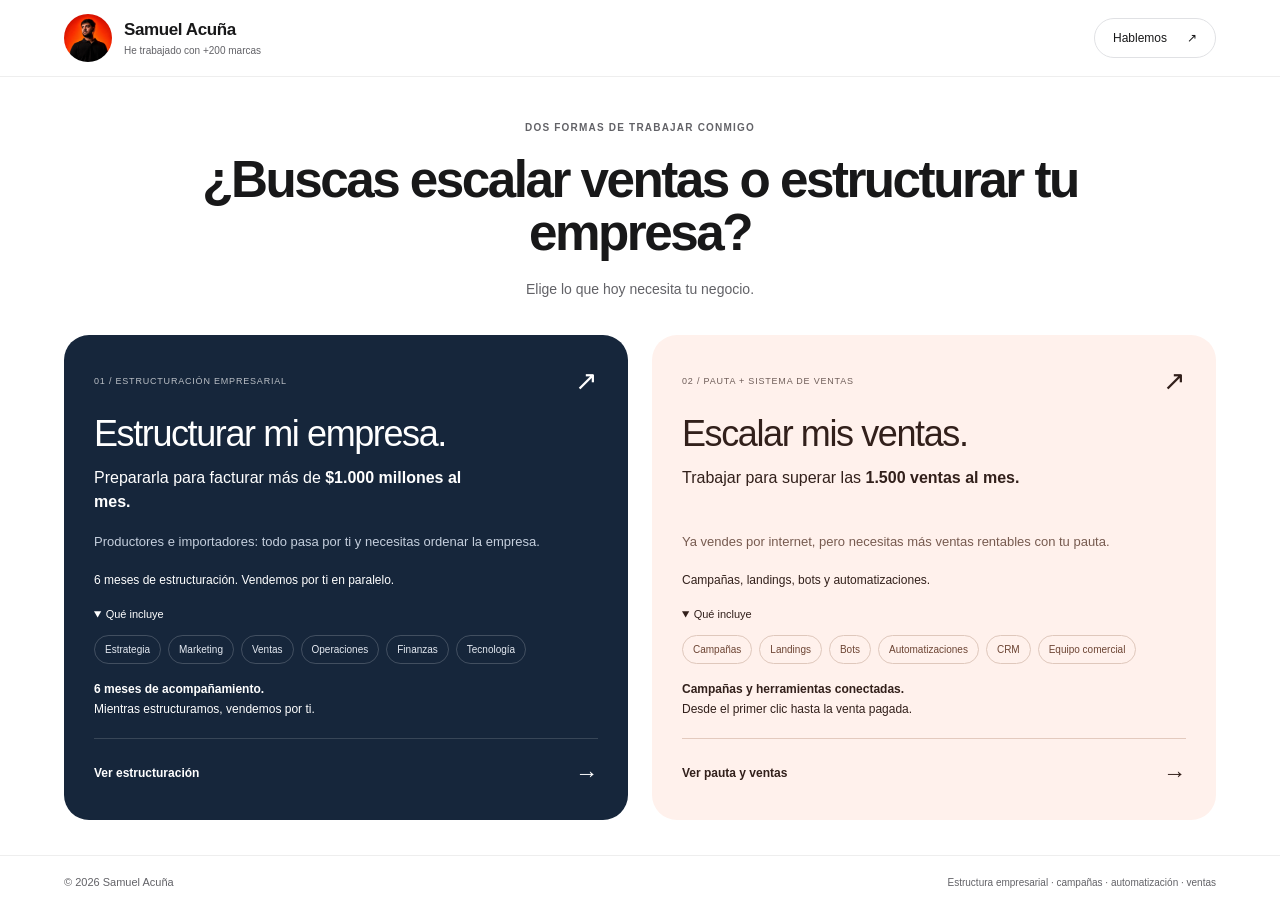
==== commit d7745bbf: "Fix phone usability: compact initial choices, inline service accordions, readable touch controls and" ====
--- a/index.html
+++ b/index.html
@@ -6,6 +6,6 @@
 <title>¿Estructurar tu empresa o escalar tus ventas? — Samuel Acuña</title>
 <meta content="Elige tu camino: estructuración empresarial o pauta y sistema comercial para ventas rentables." name="description"/>
 <meta content="#ffffff" name="theme-color"/><meta content="website" property="og:type"/><meta content="es_CO" property="og:locale"/><meta content="¿Estructurar tu empresa o escalar tus ventas?" property="og:title"/><meta content="Elige tu camino: estructuración empresarial o pauta y sistema comercial para ventas rentables." property="og:description"/><meta content="https://Samuelacuna12.github.io/samuel-acuna-consultoria/social.png" property="og:image"/><meta content="https://samuelacuna12.github.io/samuel-acuna-consultoria/" property="og:url"/>
-<meta content="summary_large_image" name="twitter:card"/><link href="https://Samuelacuna12.github.io/samuel-acuna-consultoria/" rel="canonical"/><link href="favicon.svg" rel="icon" type="image/svg+xml"/><link href="styles.css?v=recorrido-20261030" rel="stylesheet"/><script defer="" src="app.js?v=oferta-completa-20261030"></script>
+<meta content="summary_large_image" name="twitter:card"/><link href="https://Samuelacuna12.github.io/samuel-acuna-consultoria/" rel="canonical"/><link href="favicon.svg" rel="icon" type="image/svg+xml"/><link href="styles.css?v=telefono-20261030" rel="stylesheet"/><script defer="" src="app.js?v=telefono-20261030"></script>
 </head>
-<body class="clear-site home-page"><a class="skip" href="#contenido">Saltar al contenido</a><header class="header wrap"><a aria-label="Samuel Acuña, inicio" class="home-identity" href="index.html?v=recorrido-20261030"><img alt="Samuel Acuña" height="52" src="samuel-acuna.webp" width="52"/><span><strong>Samuel Acuña</strong><small>He trabajado con +200 marcas</small></span></a><a class="home-contact" href="https://wa.me/573000357484?text=Hola%20Samuel.%20Quiero%20hablar%20de%20mi%20negocio." rel="noopener noreferrer" target="_blank">Hablemos <span aria-hidden="true">↗</span></a></header><main id="contenido"><section class="home-choice wrap"><div class="home-heading"><span class="home-eyebrow">DOS FORMAS DE TRABAJAR CONMIGO</span><h1>¿Buscas escalar ventas o estructurar tu empresa?</h1><p>Elige lo que hoy necesita tu negocio. Cada camino tiene una solución distinta.</p></div><div class="home-paths"><a aria-labelledby="home-business-title" class="home-path home-business" href="empresa.html?v=recorrido-20261030"><div class="path-top"><span>01 / ESTRUCTURACIÓN EMPRESARIAL</span><b aria-hidden="true">↗</b></div><h2 id="home-business-title">Estructurar mi empresa.</h2><p class="path-target">Prepararla para facturar más de <strong>$1.000 millones al mes.</strong></p><p class="path-person">Para productores e importadores que ya venden, pero todavía dependen del dueño para todo.</p><div class="path-delivery"><span>Estrategia</span><span>Marketing</span><span>Ventas</span><span>Operaciones</span><span>Finanzas</span><span>Tecnología</span></div><p class="path-promise"><strong>6 meses de acompañamiento.</strong><br/>Mientras estructuramos, vendemos por ti.</p><span class="path-action">Ver cómo estructuramos mi empresa <span aria-hidden="true">→</span></span></a><a aria-labelledby="home-sales-title" class="home-path home-sales" href="ventas.html?v=recorrido-20261030"><div class="path-top"><span>02 / PAUTA + SISTEMA DE VENTAS</span><b aria-hidden="true">↗</b></div><h2 id="home-sales-title">Escalar mis ventas.</h2><p class="path-target">Trabajar para superar las <strong>1.500 ventas al mes.</strong></p><p class="path-person">Para negocios que ya venden por internet e invierten en pauta, pero necesitan más ventas rentables.</p><div class="path-delivery"><span>Campañas</span><span>Landings</span><span>Bots</span><span>Automatizaciones</span><span>CRM</span><span>Equipo comercial</span></div><p class="path-promise"><strong>Campañas y herramientas conectadas.</strong><br/>Desde el primer clic hasta la venta pagada.</p><span class="path-action">Ver cómo escalamos mis ventas <span aria-hidden="true">→</span></span></a></div></section></main><footer class="wrap"><span>© <span id="year">2026</span> Samuel Acuña</span><p>Estructura empresarial · campañas · automatización · ventas</p></footer></body></html>+<body class="clear-site home-page"><a class="skip" href="#contenido">Saltar al contenido</a><header class="header wrap"><a aria-label="Samuel Acuña, inicio" class="home-identity" href="index.html?v=telefono-20261030"><img alt="Samuel Acuña" height="52" src="samuel-acuna.webp" width="52"/><span><strong>Samuel Acuña</strong><small>He trabajado con +200 marcas</small></span></a><a class="home-contact" href="https://wa.me/573000357484?text=Hola%20Samuel.%20Quiero%20hablar%20de%20mi%20negocio." rel="noopener noreferrer" target="_blank">Hablemos <span aria-hidden="true">↗</span></a></header><main id="contenido"><section class="home-choice wrap"><div class="home-heading"><span class="home-eyebrow">DOS FORMAS DE TRABAJAR CONMIGO</span><h1>¿Buscas escalar ventas o estructurar tu empresa?</h1><p>Elige lo que hoy necesita tu negocio.</p></div><div class="home-paths"><article class="home-path home-business"><div class="path-top"><span>01 / ESTRUCTURACIÓN EMPRESARIAL</span><b aria-hidden="true">↗</b></div><h2 id="home-business-title">Estructurar mi empresa.</h2><p class="path-target">Prepararla para facturar más de <strong>$1.000 millones al mes.</strong></p><p class="path-person">Productores e importadores: todo pasa por ti y necesitas ordenar la empresa.</p><p class="path-quick">6 meses de estructuración. Vendemos por ti en paralelo.</p><details class="home-scope" open=""><summary>Qué incluye</summary><div class="path-delivery"><span>Estrategia</span><span>Marketing</span><span>Ventas</span><span>Operaciones</span><span>Finanzas</span><span>Tecnología</span></div><p class="path-promise"><strong>6 meses de acompañamiento.</strong><br/>Mientras estructuramos, vendemos por ti.</p></details><a class="path-action" href="empresa.html?v=telefono-20261030">Ver estructuración <span aria-hidden="true">→</span></a></article><article class="home-path home-sales"><div class="path-top"><span>02 / PAUTA + SISTEMA DE VENTAS</span><b aria-hidden="true">↗</b></div><h2 id="home-sales-title">Escalar mis ventas.</h2><p class="path-target">Trabajar para superar las <strong>1.500 ventas al mes.</strong></p><p class="path-person">Ya vendes por internet, pero necesitas más ventas rentables con tu pauta.</p><p class="path-quick">Campañas, landings, bots y automatizaciones.</p><details class="home-scope" open=""><summary>Qué incluye</summary><div class="path-delivery"><span>Campañas</span><span>Landings</span><span>Bots</span><span>Automatizaciones</span><span>CRM</span><span>Equipo comercial</span></div><p class="path-promise"><strong>Campañas y herramientas conectadas.</strong><br/>Desde el primer clic hasta la venta pagada.</p></details><a class="path-action" href="ventas.html?v=telefono-20261030">Ver pauta y ventas <span aria-hidden="true">→</span></a></article></div></section></main><footer class="wrap"><span>© <span id="year">2026</span> Samuel Acuña</span><p>Estructura empresarial · campañas · automatización · ventas</p></footer></body></html>
--- a/styles.css
+++ b/styles.css
@@ -11,3 +11,8 @@
 /* Preserve the promise from the initial choice to the service and the WhatsApp action. */
 .service-label{display:inline-flex;padding:8px 13px;border-radius:25px;font-size:11px;letter-spacing:.2px;font-weight:600}.service-enterprise{background:#16263b;color:#fff}.service-sales{background:#fff1ec;color:#744332}.portrait-copy h1{font-size:clamp(42px,4.5vw,65px);margin:20px 0 17px}.route-lead .hero-goal{font-size:22px;line-height:1.4;letter-spacing:-.4px;color:var(--ink);max-width:530px;margin-bottom:25px}.hero-contract{display:grid;grid-template-columns:83px 1fr;gap:15px 17px;margin:0 0 28px;max-width:600px}.hero-contract dt{font-size:11px;line-height:1.6;color:var(--muted);padding-top:2px}.hero-contract dd{margin:0;font-size:14px;line-height:1.6;color:var(--ink)}.portrait{max-width:440px;justify-self:center;width:100%}.portrait img{height:460px}.route-hero .portrait-copy{padding-top:15px;padding-bottom:15px}@media(max-width:620px){.service-label{font-size:10px;padding:7px 11px}.portrait-copy h1{font-size:40px;margin:18px 0 15px}.route-lead .hero-goal{font-size:20px;margin-bottom:23px}.hero-contract{grid-template-columns:69px 1fr;gap:14px 11px}.hero-contract dt{font-size:10px}.hero-contract dd{font-size:13px}.portrait img{height:300px}.route-hero .portrait-copy{padding-top:0;padding-bottom:0}.route-hero .button{font-size:12px;gap:18px;padding-left:18px;padding-right:18px}}
 .route-lead>p.contact-note{font-size:11px;line-height:1.5;letter-spacing:0;color:var(--muted);margin-top:13px;margin-bottom:0}
+/* Phone QA: compact choices, in-place service disclosure and prices first. */
+.home-scope{margin:0 0 18px}.home-scope summary{font-size:11px;line-height:1.5;cursor:pointer;margin-bottom:12px}.home-scope .path-delivery{margin-bottom:15px}.home-scope .path-promise{margin-bottom:0}.path-quick{font-size:12px;line-height:1.6;margin:0 0 16px}.home-path .path-action{margin-top:auto}.home-path:hover{transform:none;box-shadow:none}.home-path:focus-within{box-shadow:0 12px 30px #12203514}.home-path .path-action:focus-visible,.home-scope summary:focus-visible{outline:2px solid currentColor;outline-offset:5px}
+@media(max-width:620px){.home-heading h1{font-size:29px;letter-spacing:-1.2px;margin:12px 0}.home-choice{padding-top:19px}.home-heading{margin-bottom:19px}.home-heading>p{font-size:12px}.home-path{padding:18px}.path-top{display:none}.home-path h2{font-size:24px;line-height:1.12;margin:0 0 10px;letter-spacing:-.8px}.path-target{font-size:13px;line-height:1.4}.path-person{font-size:13px;margin:12px 0;line-height:1.45}.path-quick{font-size:11px;line-height:1.5;margin-bottom:10px}.home-scope{margin-bottom:10px}.home-scope summary{font-size:11px;min-height:32px;padding:6px 0;margin-bottom:0}.home-scope[open] summary{margin-bottom:10px}.home-path .path-action{min-height:44px;padding-top:11px;font-size:12px}.home-identity,.home-contact{min-height:44px}.header nav{gap:12px}.header nav a{min-height:44px;font-size:11px}.header nav a[href="#problemas"]{display:none}.hero-contract dd{font-size:14px}.service-label{font-size:11px}.explorer-top h3{font-size:23px;line-height:1.15}.explorer-kicker{font-size:10px;margin-bottom:10px}.explorer-top>p{font-size:12px;margin-top:12px}.explorer-top{padding-bottom:17px}.explorer-body{padding-top:18px;display:block}.offer-tabs{display:flex;flex-direction:column;gap:8px}.offer-tabs button{width:100%;font-size:14px;min-height:48px;padding:12px 14px;gap:10px;background:#ffffff08}.offer-tabs button>b{font-size:22px}.offer-tabs button[aria-expanded=true]{background:#fff;color:#132136}.offer-tabs>.offer-panels{margin-bottom:12px}.offer-tabs>[hidden]{display:none!important}.offer-tabs .offer-panels h4{font-size:25px}.offer-tabs .offer-panels .service-flow>span{font-size:11px}.offer-tabs .offer-panels .panel-tag{margin-bottom:16px}.offer-tabs .offer-panels .diagram-note{margin-top:18px}.explorer-bottom{margin-top:22px}.business-price>div:first-child{order:2}.business-price>div:last-child{order:1}.sales-bottom>.included{order:2}.sales-bottom>.price-block{order:1}.chapter-inversion .chapter-title{margin-bottom:22px}.chapter-inversion .price{margin-top:0}.chapter-inversion .business-price,.chapter-inversion .sales-bottom{gap:35px}}
+.phone-fold summary{font-size:13px;cursor:pointer;padding:12px 0;min-height:44px;margin-bottom:15px}.phone-fold summary:focus-visible{outline:3px solid var(--red);outline-offset:5px}@media(min-width:621px){.phone-fold summary{display:none}}@media(max-width:620px){.phone-fold .selling-route{margin-top:15px}.phone-fold{margin-top:15px}.method-fronts{gap:32px}}
+@media(max-width:620px){.chapter-inversion .contact-note,.chapter-inversion .terms{font-size:12px;line-height:1.7}}
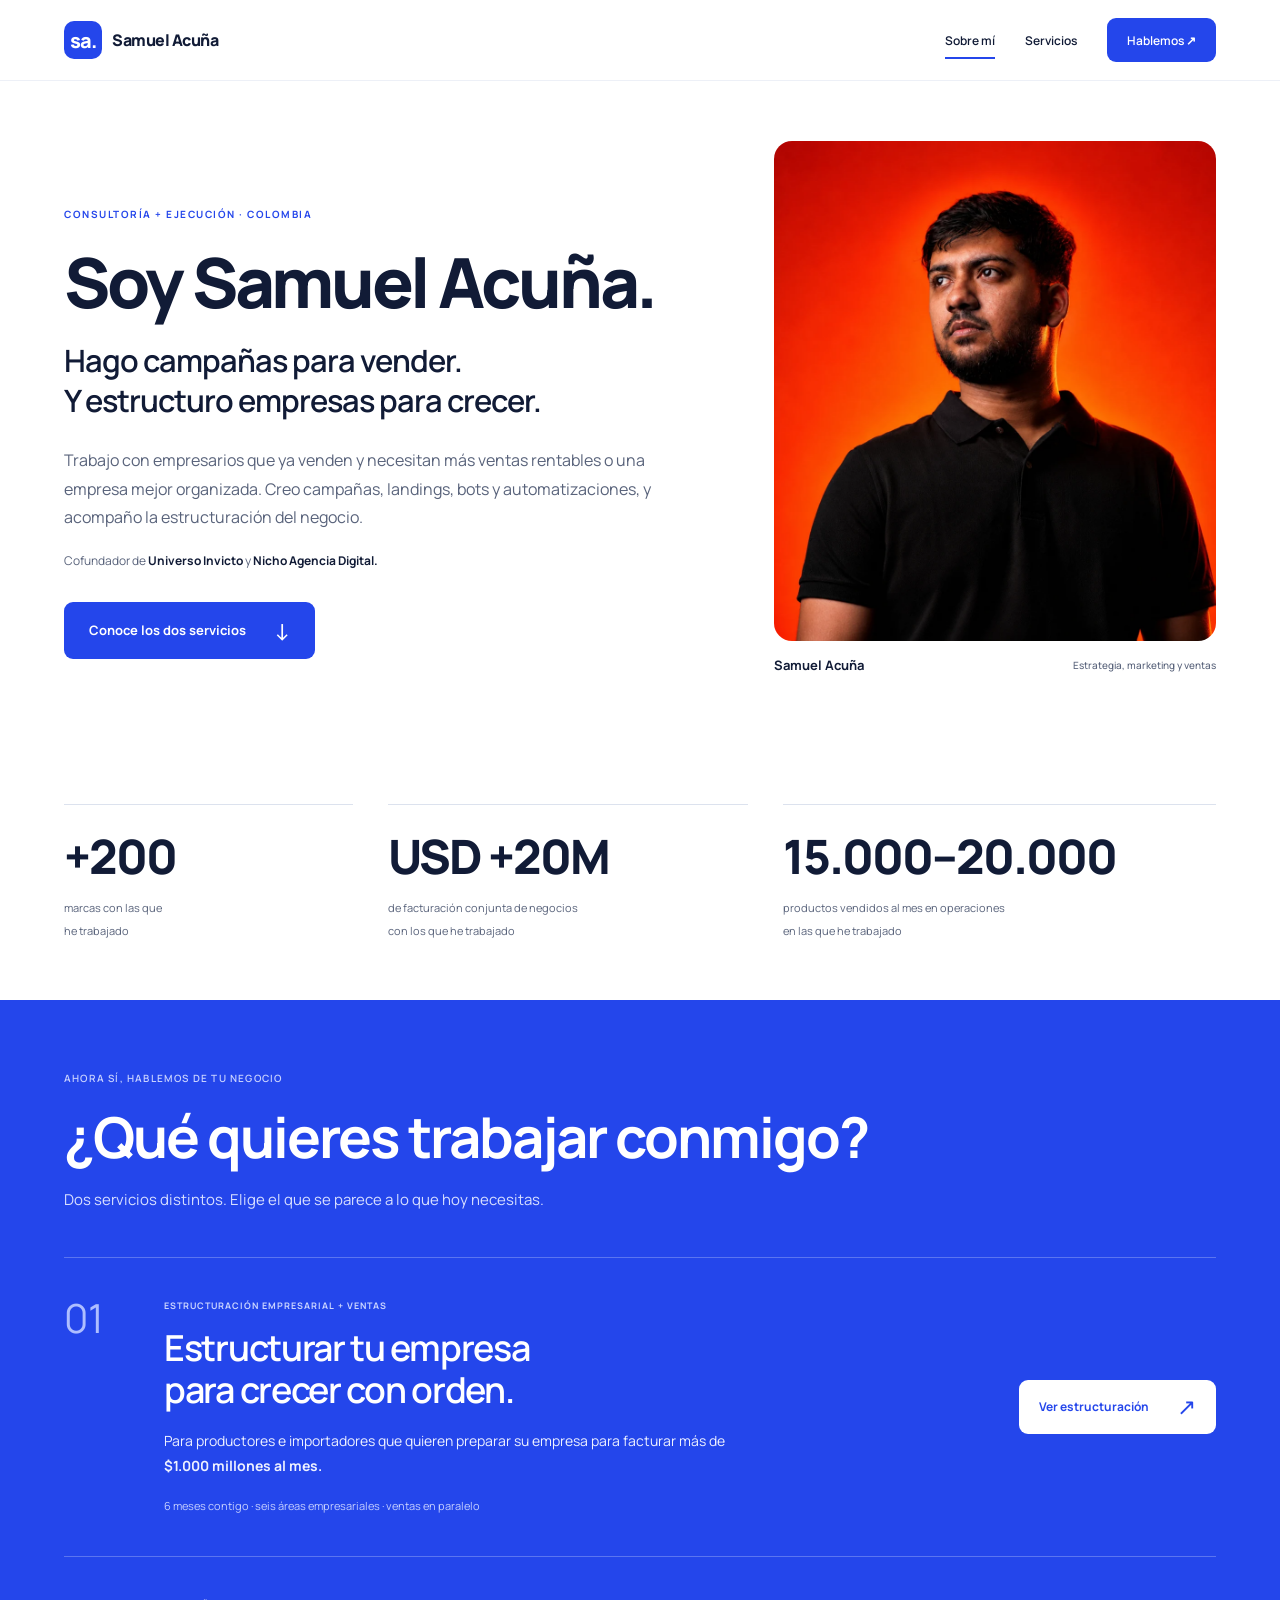
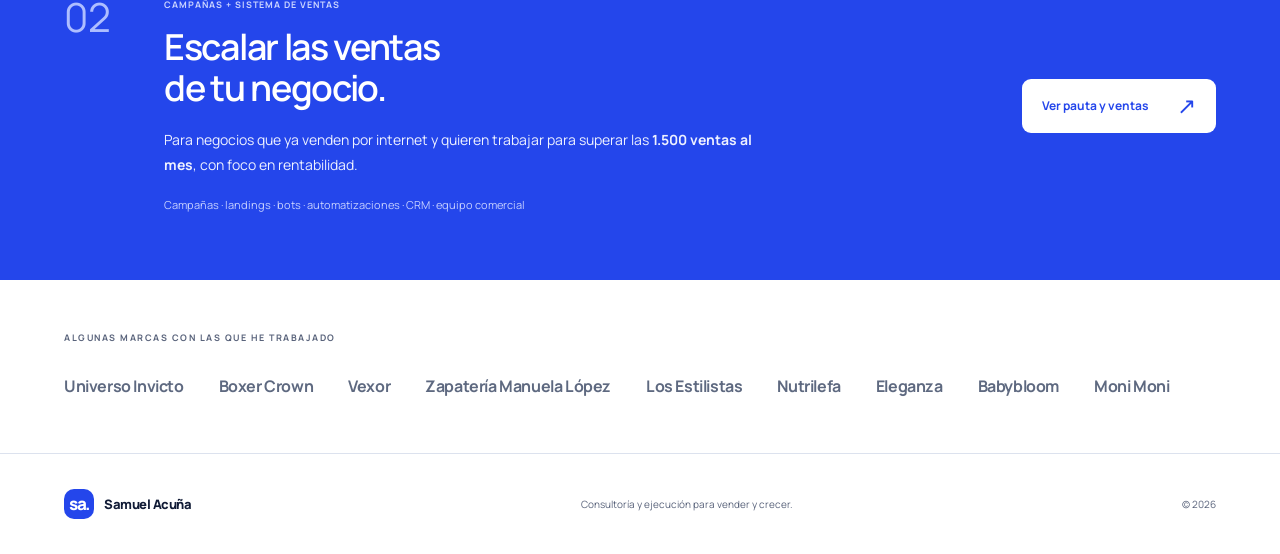
==== commit ab57490b: "Redesign all pages with personal introduction, open service selection and blue visual identity" ====
--- a/index.html
+++ b/index.html
@@ -3,9 +3,9 @@
 <html lang="es-CO">
 <head>
 <meta charset="utf-8"/><meta content="width=device-width, initial-scale=1" name="viewport"/>
-<title>¿Estructurar tu empresa o escalar tus ventas? — Samuel Acuña</title>
-<meta content="Elige tu camino: estructuración empresarial o pauta y sistema comercial para ventas rentables." name="description"/>
-<meta content="#ffffff" name="theme-color"/><meta content="website" property="og:type"/><meta content="es_CO" property="og:locale"/><meta content="¿Estructurar tu empresa o escalar tus ventas?" property="og:title"/><meta content="Elige tu camino: estructuración empresarial o pauta y sistema comercial para ventas rentables." property="og:description"/><meta content="https://Samuelacuna12.github.io/samuel-acuna-consultoria/social.png" property="og:image"/><meta content="https://samuelacuna12.github.io/samuel-acuna-consultoria/" property="og:url"/>
-<meta content="summary_large_image" name="twitter:card"/><link href="https://Samuelacuna12.github.io/samuel-acuna-consultoria/" rel="canonical"/><link href="favicon.svg" rel="icon" type="image/svg+xml"/><link href="styles.css?v=telefono-20261030" rel="stylesheet"/><script defer="" src="app.js?v=telefono-20261030"></script>
+<title>Samuel Acuña — Campañas, ventas y estructuración empresarial</title>
+<meta content="Conoce a Samuel Acuña: campañas, landing pages, bots, automatizaciones y acompañamiento para estructurar empresas. Más de 200 marcas en su trayectoria." name="description"/>
+<meta content="#2446eb" name="theme-color"/><meta content="website" property="og:type"/><meta content="es_CO" property="og:locale"/><meta content="¿Estructurar tu empresa o escalar tus ventas?" property="og:title"/><meta content="Elige tu camino: estructuración empresarial o pauta y sistema comercial para ventas rentables." property="og:description"/><meta content="https://Samuelacuna12.github.io/samuel-acuna-consultoria/social.png" property="og:image"/><meta content="https://samuelacuna12.github.io/samuel-acuna-consultoria/" property="og:url"/>
+<meta content="summary_large_image" name="twitter:card"/><link href="https://Samuelacuna12.github.io/samuel-acuna-consultoria/" rel="canonical"/><link href="favicon.svg" rel="icon" type="image/svg+xml"/><link href="styles.css?v=azul-20261030" rel="stylesheet"/><script defer="" src="app.js?v=azul-20261030"></script>
 </head>
-<body class="clear-site home-page"><a class="skip" href="#contenido">Saltar al contenido</a><header class="header wrap"><a aria-label="Samuel Acuña, inicio" class="home-identity" href="index.html?v=telefono-20261030"><img alt="Samuel Acuña" height="52" src="samuel-acuna.webp" width="52"/><span><strong>Samuel Acuña</strong><small>He trabajado con +200 marcas</small></span></a><a class="home-contact" href="https://wa.me/573000357484?text=Hola%20Samuel.%20Quiero%20hablar%20de%20mi%20negocio." rel="noopener noreferrer" target="_blank">Hablemos <span aria-hidden="true">↗</span></a></header><main id="contenido"><section class="home-choice wrap"><div class="home-heading"><span class="home-eyebrow">DOS FORMAS DE TRABAJAR CONMIGO</span><h1>¿Buscas escalar ventas o estructurar tu empresa?</h1><p>Elige lo que hoy necesita tu negocio.</p></div><div class="home-paths"><article class="home-path home-business"><div class="path-top"><span>01 / ESTRUCTURACIÓN EMPRESARIAL</span><b aria-hidden="true">↗</b></div><h2 id="home-business-title">Estructurar mi empresa.</h2><p class="path-target">Prepararla para facturar más de <strong>$1.000 millones al mes.</strong></p><p class="path-person">Productores e importadores: todo pasa por ti y necesitas ordenar la empresa.</p><p class="path-quick">6 meses de estructuración. Vendemos por ti en paralelo.</p><details class="home-scope" open=""><summary>Qué incluye</summary><div class="path-delivery"><span>Estrategia</span><span>Marketing</span><span>Ventas</span><span>Operaciones</span><span>Finanzas</span><span>Tecnología</span></div><p class="path-promise"><strong>6 meses de acompañamiento.</strong><br/>Mientras estructuramos, vendemos por ti.</p></details><a class="path-action" href="empresa.html?v=telefono-20261030">Ver estructuración <span aria-hidden="true">→</span></a></article><article class="home-path home-sales"><div class="path-top"><span>02 / PAUTA + SISTEMA DE VENTAS</span><b aria-hidden="true">↗</b></div><h2 id="home-sales-title">Escalar mis ventas.</h2><p class="path-target">Trabajar para superar las <strong>1.500 ventas al mes.</strong></p><p class="path-person">Ya vendes por internet, pero necesitas más ventas rentables con tu pauta.</p><p class="path-quick">Campañas, landings, bots y automatizaciones.</p><details class="home-scope" open=""><summary>Qué incluye</summary><div class="path-delivery"><span>Campañas</span><span>Landings</span><span>Bots</span><span>Automatizaciones</span><span>CRM</span><span>Equipo comercial</span></div><p class="path-promise"><strong>Campañas y herramientas conectadas.</strong><br/>Desde el primer clic hasta la venta pagada.</p></details><a class="path-action" href="ventas.html?v=telefono-20261030">Ver pauta y ventas <span aria-hidden="true">→</span></a></article></div></section></main><footer class="wrap"><span>© <span id="year">2026</span> Samuel Acuña</span><p>Estructura empresarial · campañas · automatización · ventas</p></footer></body></html>+<body class="new-design personal-home"><a class="skip" href="#contenido">Saltar al contenido</a><header class="header wrap"><a class="new-brand" href="index.html?v=azul-20261030"><span class="brand-monogram">sa.</span><span>Samuel Acuña</span></a><nav aria-label="Navegación principal"><a href="#presentacion">Sobre mí</a><a href="#servicios">Servicios</a><a class="header-talk" href="https://wa.me/573000357484?text=Hola%20Samuel.%20Quiero%20hablar%20de%20mi%20negocio." rel="noopener noreferrer" target="_blank">Hablemos ↗</a></nav></header><main id="contenido"><section class="intro-section wrap" id="presentacion"><div class="intro-copy"><span class="intro-eyebrow">CONSULTORÍA + EJECUCIÓN · COLOMBIA</span><h1>Soy Samuel Acuña.</h1><h2>Hago campañas para vender.<br/>Y estructuro empresas para crecer.</h2><p>Trabajo con empresarios que ya venden y necesitan más ventas rentables o una empresa mejor organizada. Creo campañas, landings, bots y automatizaciones, y acompaño la estructuración del negocio.</p><p class="founder-line">Cofundador de <strong>Universo Invicto</strong> y <strong>Nicho Agencia Digital.</strong></p><a class="button" href="#servicios">Conoce los dos servicios <span aria-hidden="true">↓</span></a></div><figure class="intro-photo"><img alt="Samuel Acuña" fetchpriority="high" height="1100" src="samuel-acuna.webp" width="1100"/><figcaption><span>Samuel Acuña</span><small>Estrategia, marketing y ventas</small></figcaption></figure></section><section aria-label="Mi trayectoria" class="intro-proof wrap"><div><strong>+200</strong><span>marcas con las que<br/>he trabajado</span></div><div><strong>USD +20M</strong><span>de facturación conjunta de negocios<br/>con los que he trabajado</span></div><div><strong>15.000–20.000</strong><span>productos vendidos al mes en operaciones<br/>en las que he trabajado</span></div></section><section class="service-choice" id="servicios"><div class="wrap"><div class="service-choice-heading"><span>AHORA SÍ, HABLEMOS DE TU NEGOCIO</span><h2>¿Qué quieres trabajar conmigo?</h2><p>Dos servicios distintos. Elige el que se parece a lo que hoy necesitas.</p></div><article class="service-row"><span class="service-index">01</span><div class="service-row-copy"><span class="service-type">ESTRUCTURACIÓN EMPRESARIAL + VENTAS</span><h3>Estructurar tu empresa<br/>para crecer con orden.</h3><p>Para productores e importadores que quieren preparar su empresa para facturar más de <strong>$1.000 millones al mes.</strong></p><div class="service-row-scope">6 meses contigo · seis áreas empresariales · ventas en paralelo</div></div><a class="choice-cta" href="empresa.html?v=azul-20261030">Ver estructuración <span aria-hidden="true">↗</span></a></article><article class="service-row"><span class="service-index">02</span><div class="service-row-copy"><span class="service-type">CAMPAÑAS + SISTEMA DE VENTAS</span><h3>Escalar las ventas<br/>de tu negocio.</h3><p>Para negocios que ya venden por internet y quieren trabajar para superar las <strong>1.500 ventas al mes</strong>, con foco en rentabilidad.</p><div class="service-row-scope">Campañas · landings · bots · automatizaciones · CRM · equipo comercial</div></div><a class="choice-cta" href="ventas.html?v=azul-20261030">Ver pauta y ventas <span aria-hidden="true">↗</span></a></article></div></section><section class="home-client-section wrap"><span class="section-kicker">ALGUNAS MARCAS CON LAS QUE HE TRABAJADO</span><div class="client-names"><span>Universo Invicto</span><span>Boxer Crown</span><span>Vexor</span><span>Zapatería Manuela López</span><span>Los Estilistas</span><span>Nutrilefa</span><span>Eleganza</span><span>Babybloom</span><span>Moni Moni</span></div></section></main><footer class="wrap"><a class="new-brand" href="index.html?v=azul-20261030"><span class="brand-monogram">sa.</span><span>Samuel Acuña</span></a><p>Consultoría y ejecución para vender y crecer.</p><span>© <span id="year">2026</span></span></footer></body></html>
--- a/styles.css
+++ b/styles.css
@@ -1,18 +1,3 @@
-:root{--red:#d62b26;--ink:#181819;--muted:#626267;--paper:#fff;--soft:#f4f5f6;--line:#e0e1e4;--space:clamp(22px,5vw,76px)}*{box-sizing:border-box}html{scroll-behavior:smooth;scroll-padding-top:100px}body{margin:0;color:var(--ink);background:var(--paper);font-family:Arial,Helvetica,sans-serif;-webkit-font-smoothing:antialiased}a{color:inherit;text-decoration:none}h1,h2,h3,h4,p,figure{margin:0}a:focus-visible,summary:focus-visible{outline:3px solid var(--red);outline-offset:6px}::selection{background:#f7d4d2}.wrap{max-width:1380px;margin:auto;padding-left:var(--space);padding-right:var(--space)}.header{position:sticky;top:0;z-index:5;display:flex;align-items:center;justify-content:space-between;gap:25px;max-width:none;padding:19px var(--space);background:rgba(255,255,255,.95);backdrop-filter:blur(12px);border-bottom:1px solid #eee}.brand{font-size:20px;font-weight:900;line-height:.9;letter-spacing:-1px}.brand-dot{color:var(--red)}nav{display:flex;align-items:center;gap:30px}nav a{font-size:12px;min-height:40px;display:flex;align-items:center;position:relative}nav a:after{content:'';position:absolute;bottom:0;height:2px;background:var(--red);left:0;right:100%;transition:right 180ms ease-out}nav a:hover:after,nav a[aria-current]:after{right:0}.nav-contact{color:var(--red)}.section-kicker,.eyebrow,.path-number,.micro,.panel-label{font-size:11px;font-weight:600;letter-spacing:1px;line-height:1.6;color:var(--muted)}.section-kicker{display:block;margin-bottom:24px}.eyebrow{display:flex;align-items:center;gap:9px;text-transform:none;letter-spacing:.2px}.eyebrow>span{width:7px;height:7px;border-radius:50%;background:var(--red)}.back{display:inline-block;color:var(--muted);font-size:12px;padding:12px 0;margin-bottom:25px}.hero-kicker{display:none}.route-hero{padding-top:24px;padding-bottom:65px}.portrait-layout{display:grid;grid-template-columns:1.13fr 1fr;align-items:center;gap:70px}.portrait-copy h1{font-size:clamp(42px,5vw,72px);font-weight:700;line-height:1.02;letter-spacing:-3px;max-width:700px;margin:22px 0 26px;text-wrap:balance}.route-lead>p{font-size:18px;color:var(--muted);line-height:1.7;margin-bottom:28px;max-width:580px}.route-lead strong{font-weight:500;color:var(--ink)}.button{display:flex;align-items:center;justify-content:center;gap:40px;border-radius:100px;background:var(--red);color:#fff;padding:19px 28px;font-size:14px;font-weight:700;min-height:56px;width:fit-content;transition:transform 120ms ease-out,background-color 120ms ease-out;box-shadow:0 7px 20px #d62b2618}.button:hover{background:#b9211d;transform:translateY(-2px)}.button:active{transform:translateY(0)}.button span{font-size:23px;font-weight:400;line-height:1}.contact-note{font-size:11px;color:var(--muted);line-height:1.6;margin-top:14px}.portrait{position:relative;padding-bottom:40px}.portrait img{width:100%;height:530px;display:block;object-fit:cover;object-position:50% 40%;border-radius:48% 48% 28% 28%;animation:arrive 300ms ease-out}.portrait figcaption{position:absolute;bottom:0;left:0;right:0;text-align:center;font-size:17px;letter-spacing:-.5px}.portrait figcaption span{font-size:10px;color:var(--muted);display:block;letter-spacing:.3px;margin-top:5px}.trajectory{margin-top:65px;padding:35px 0 15px}.trajectory .wrap{padding:0}.trajectory .section-kicker{font-size:12px;letter-spacing:0;color:var(--muted);text-align:center;margin-bottom:35px}.trajectory-grid{display:grid;grid-template-columns:1fr 1.3fr .8fr;gap:45px}.trajectory strong{display:block;font-size:clamp(32px,4vw,57px);font-weight:600;letter-spacing:-2.5px;line-height:1.05}.trajectory strong span{font-size:22px;letter-spacing:-.7px;display:block;margin-top:8px}.trajectory p{font-size:12px;color:var(--muted);line-height:1.6;max-width:320px;margin-top:13px}.trajectory-brands strong span{display:inline;font-size:25px}.client-proof{padding-top:40px;margin-top:30px}.proof-label,.client-proof>h3{color:var(--muted);font-size:12px;letter-spacing:.1px;font-weight:400;text-align:center;margin-bottom:25px}.client-names{display:flex;justify-content:center;flex-wrap:wrap;gap:20px 38px;align-items:center}.client-names span{font-size:17px;font-weight:700;letter-spacing:-.5px;color:#646469;line-height:1.4}.chapter{padding:90px 0}.chapter-title{font-size:clamp(34px,4vw,56px);font-weight:600;line-height:1.08;letter-spacing:-2px;max-width:900px;margin-bottom:40px;text-wrap:balance}.chapter-problemas{background:var(--soft);border-radius:70px 70px 0 0}.pain-rows{display:flex;flex-direction:column;gap:30px}.pain-rows article{display:grid;grid-template-columns:48px 1fr 1fr;gap:30px;align-items:center;padding:12px 0}.pain-rows article>span{font-size:26px;color:#a0a0a6;font-weight:400;letter-spacing:-1px}.pain-rows h3{font-size:25px;font-weight:500;letter-spacing:-.8px;max-width:420px;line-height:1.2}.answer{display:flex;flex-direction:column;gap:9px;padding-left:30px;position:relative}.answer:before{content:'→';position:absolute;left:-12px;top:12px;color:var(--red);font-size:25px}.answer>span{font-size:10px;color:var(--muted);letter-spacing:.5px}.answer p{font-size:19px;line-height:1.4;max-width:450px}.section-intro{font-size:18px;color:var(--muted);line-height:1.6;max-width:650px;margin-top:-17px;margin-bottom:42px}.pillars details{border-bottom:1px solid var(--line)}.pillars summary{list-style:none;cursor:pointer;display:flex;align-items:center;gap:25px;padding:22px 0}.pillars summary::-webkit-details-marker{display:none}.pillars summary>span{font-size:11px;color:var(--muted);min-width:25px}.pillars h4{font-size:clamp(27px,3.2vw,43px);font-weight:500;letter-spacing:-1.5px}.pillars summary b{margin-left:auto;font-size:27px;font-weight:400;color:var(--muted);transition:transform 180ms ease-out}.pillars details[open] summary b{color:var(--red);transform:rotate(45deg)}.pillar-panel{display:grid;grid-template-columns:1fr 1.5fr;gap:40px;padding:5px 0 28px 50px;animation:arrive 180ms ease-out}.pillar-panel p{font-size:16px;line-height:1.7;max-width:570px}.panel-label{font-size:10px;letter-spacing:.5px}.selling-note{margin-top:55px;max-width:850px;padding-left:25px;border-left:3px solid var(--red)}.selling-note>span{font-size:11px;color:var(--muted)}.selling-note h3{font-size:27px;font-weight:500;letter-spacing:-1px;line-height:1.4;margin:12px 0}.selling-note p{font-size:15px;color:var(--muted);line-height:1.6}.chapter-inversion{background:#f5f0ef;border-radius:70px 70px 0 0}.business-price,.sales-bottom{display:grid;grid-template-columns:1fr 1fr;gap:90px}.business-price h3,.included h3{font-size:33px;font-weight:500;letter-spacing:-1px;line-height:1.15;margin:18px 0 25px}.price{font-size:clamp(36px,4vw,58px);letter-spacing:-2.5px;font-weight:500;margin:10px 0;white-space:nowrap}.price small{font-size:13px;letter-spacing:0}.one-payment{font-size:13px;color:var(--muted);line-height:1.6;margin-bottom:25px}.fee{margin-top:24px;margin-bottom:20px;padding-top:22px;border-top:1px solid #d4ccca}.fee strong{display:block;font-size:30px;font-weight:500;letter-spacing:-1px;margin-bottom:8px}.fee span{font-size:13px;line-height:1.5}.terms{font-size:12px;color:var(--muted);line-height:1.7;margin:18px 0 28px}.terms>span,.contact-note>span{display:block;margin:10px 0}.scan-list{list-style:none;padding:0;margin:0 0 28px}.scan-list li{position:relative;padding:9px 0 9px 23px;font-size:15px;line-height:1.5;color:var(--muted)}.scan-list li:before{content:'✓';position:absolute;left:0;color:var(--red)}.business-price .button,.price-block .button{margin-top:28px}.process{display:flex;align-items:start;gap:30px;margin-top:50px}.process>div{flex:1;position:relative}.process>div+div:before{content:'→';position:absolute;left:-25px;top:28px;color:var(--red)}.process span{font-size:11px;color:var(--muted)}.process h3{font-size:22px;letter-spacing:-.7px;font-weight:500;margin:20px 0 12px}.process p{font-size:14px;color:var(--muted);line-height:1.6}.process .paid h3{color:var(--red)}footer{padding-top:35px;padding-bottom:35px;display:flex;align-items:center;justify-content:space-between;gap:25px}footer .brand{font-size:15px}footer p,footer>span{font-size:11px;color:var(--muted)}.skip{position:fixed;top:10px;left:10px;padding:15px;background:#fff;color:#111;z-index:10;transform:translateY(-160%)}.skip:focus{transform:none}.gateway{padding-top:55px;padding-bottom:65px}.gateway h1{font-size:clamp(38px,5vw,70px);font-weight:600;letter-spacing:-3px;line-height:1.04;margin:28px 0 20px;text-wrap:balance}.gateway-intro{color:var(--muted);font-size:16px;line-height:1.6}.choices{display:grid;grid-template-columns:1fr 1fr;gap:65px;margin-top:45px}.choice{display:flex;flex-direction:column;padding:25px 0}.choice h2{font-size:clamp(26px,2.4vw,35px);font-weight:500;line-height:1.13;letter-spacing:-1px;margin:22px 0;text-wrap:balance}.decision-diagram{height:95px;width:100%;max-width:480px;color:#626267;margin:20px 0 0}.audience{font-size:10px;color:var(--muted);letter-spacing:.5px;line-height:1.6;margin-bottom:15px}.choice .scan-list{margin-bottom:20px}.decision-note{font-size:13px;border-left:2px solid var(--red);padding-left:12px;margin-bottom:20px;line-height:1.5}.choice-link{display:flex;align-items:center;justify-content:space-between;gap:20px;font-size:13px;font-weight:600;margin-top:auto;padding-top:15px}.choice-link b{display:grid;place-items:center;width:48px;height:48px;border-radius:50%;background:var(--red);color:#fff;font-size:25px;font-weight:400;transition:transform 120ms ease-out}.choice:hover .choice-link b{transform:translate(2px,-2px)}.quick-paths{display:none}@keyframes arrive{from{opacity:.5;transform:translateY(8px)}to{opacity:1;transform:none}}@media(max-width:900px){.portrait-layout{gap:35px}.portrait-copy h1{font-size:48px}.portrait img{height:480px}.business-price,.sales-bottom{gap:45px}.process{gap:25px}.process h3{font-size:18px}.trajectory-grid{gap:25px}}
-@media(max-width:620px){html{scroll-padding-top:90px}.header{padding:15px 22px;gap:15px}.brand{font-size:16px}nav{gap:14px}nav a{font-size:10px;min-height:36px}.route-hero{padding-top:12px;padding-bottom:45px}.back{font-size:11px;margin-bottom:15px}.portrait-layout{grid-template-columns:1fr;gap:30px}.portrait{grid-row:1;max-width:300px;width:100%;justify-self:center}.portrait img{height:300px;object-position:50% 25%}.portrait figcaption{font-size:15px}.portrait-copy h1{font-size:42px;letter-spacing:-2px;margin:18px 0 22px}.route-lead>p{font-size:16px;margin-bottom:24px}.button{width:100%;font-size:13px;min-height:54px}.contact-note{font-size:10px}.trajectory{margin-top:38px;padding-top:25px}.trajectory-grid{grid-template-columns:1fr;gap:24px}.trajectory-grid>div{display:grid;grid-template-columns:1fr 1fr;gap:25px;align-items:center}.trajectory strong{font-size:34px;letter-spacing:-1.6px}.trajectory strong span{font-size:19px}.trajectory p{font-size:11px;margin:0}.trajectory .section-kicker{text-align:left;font-size:11px;margin-bottom:25px}.client-proof{margin-top:25px;padding-top:20px}.client-names{gap:17px 25px}.client-names span{font-size:15px}.proof-label{font-size:11px}.chapter{padding:55px 0}.chapter-title{font-size:36px;letter-spacing:-1.5px;margin-bottom:30px}.chapter-problemas,.chapter-inversion{border-radius:35px 35px 0 0}.section-kicker{font-size:10px;margin-bottom:20px}.pain-rows{gap:35px}.pain-rows article{grid-template-columns:26px 1fr;gap:12px;padding:0}.pain-rows article>span{font-size:20px;align-self:start;padding-top:3px}.pain-rows h3{font-size:24px}.answer{grid-column:2;padding-left:20px;gap:7px;margin-top:3px}.answer:before{left:-6px;top:17px;font-size:20px}.answer p{font-size:17px}.answer>span{font-size:9px}.section-intro{font-size:16px;margin-top:-8px;margin-bottom:30px}.pillars summary{padding:20px 0;gap:12px}.pillars h4{font-size:31px;letter-spacing:-1px}.pillar-panel{grid-template-columns:1fr;gap:10px;padding-left:37px}.pillar-panel p{font-size:14px}.selling-note{margin-top:35px;padding-left:18px}.selling-note h3{font-size:23px}.selling-note p{font-size:14px}.business-price,.sales-bottom{grid-template-columns:1fr;gap:25px}.business-price h3,.included h3{font-size:28px;margin-top:14px}.price{font-size:40px;letter-spacing:-1.8px}.process{display:block;margin-top:30px;padding-left:20px}.process>div{padding:0 0 28px 25px;border-left:1px solid #ccc}.process>div:before{content:''!important;position:absolute!important;width:9px;height:9px;background:#bbb;border-radius:50%;left:-5px!important;top:5px!important}.process .paid:before{background:var(--red)}.process h3{font-size:23px;margin:10px 0 8px}.process p{font-size:14px}.process>div:last-child{border:0;padding-bottom:0}.gateway{padding-top:30px;padding-bottom:45px}.gateway h1{font-size:39px;letter-spacing:-2px}.gateway-intro{font-size:14px}.choices{grid-template-columns:1fr;gap:25px;margin-top:25px}.choice{padding:15px 0 25px}.choice+.choice{border-top:1px solid var(--line);padding-top:35px}.choice h2{font-size:28px}.decision-diagram{height:78px}.choice .scan-list li{font-size:14px}.quick-paths{display:grid;grid-template-columns:1fr 1fr;gap:20px;margin-top:25px}.quick-paths a{display:block;border-bottom:2px solid var(--red);padding-bottom:12px}.quick-paths strong{font-size:12px;font-weight:600;display:block}.quick-paths span{font-size:10px;color:var(--muted);line-height:1.5;display:block;margin-top:6px}footer{flex-wrap:wrap;gap:18px}footer p{order:3;width:100%}footer>span{font-size:9px}}
+@font-face{font-family:Manrope;src:url('fonts/manrope.woff2') format('woff2');font-style:normal;font-weight:200 800;font-display:swap}:root{--blue:#2446eb;--ink:#111b36;--muted:#59637b;--sky:#eff3ff;--line:#dce2ee;--space:clamp(22px,5vw,76px)}*{box-sizing:border-box}html{scroll-behavior:smooth;scroll-padding-top:100px}body{margin:0;background:#fff;color:var(--ink);font-family:Manrope,Arial,sans-serif;-webkit-font-smoothing:antialiased}h1,h2,h3,h4,p,figure{margin:0}a{color:inherit;text-decoration:none}button{font:inherit}a,button,summary{-webkit-tap-highlight-color:transparent}a:focus-visible,button:focus-visible,summary:focus-visible,[tabindex]:focus-visible{outline:3px solid #ff9d67;outline-offset:5px}::selection{background:#d5deff}.wrap{max-width:1400px;margin:auto;padding-left:var(--space);padding-right:var(--space)}.header{position:sticky;top:0;z-index:8;max-width:none;padding:18px var(--space);background:#ffffffef;backdrop-filter:blur(15px);display:flex;justify-content:space-between;align-items:center;gap:25px;border-bottom:1px solid #edf0f7}.new-brand{display:flex;align-items:center;gap:10px;white-space:nowrap;font-size:16px;font-weight:800;letter-spacing:-.5px}.brand-monogram{width:38px;height:38px;display:grid;place-items:center;background:var(--blue);color:#fff;font-size:20px;font-weight:800;letter-spacing:-1.3px;border-radius:10px}nav{display:flex;align-items:center;gap:30px}nav a{min-height:44px;display:flex;align-items:center;font-size:12px;font-weight:600;position:relative}nav a:not(.header-talk):after{content:'';height:2px;background:var(--blue);position:absolute;left:0;right:100%;bottom:3px;transition:right 140ms ease-out}nav a:hover:after,nav a[aria-current]:after{right:0!important}.header-talk{padding:10px 20px;background:var(--blue);color:#fff;border-radius:9px}.button,.choice-cta{display:flex;align-items:center;justify-content:center;gap:28px;min-height:54px;padding:17px 25px;background:var(--blue);color:#fff;width:fit-content;border-radius:9px;font-size:13px;font-weight:700;line-height:1.5;transition:transform 130ms ease-out,background-color 130ms ease-out}.button:hover,.choice-cta:hover{transform:translateY(-2px);background:#1735cd}.button span,.choice-cta span{font-size:23px;font-weight:500;line-height:1}.intro-section{display:grid;grid-template-columns:1.18fr .82fr;align-items:center;gap:75px;padding-top:60px;padding-bottom:55px}.intro-eyebrow,.section-kicker,.micro,.panel-label,.service-type,.explorer-kicker{display:block;font-size:10px;font-weight:700;letter-spacing:1.5px;line-height:1.7;color:var(--blue)}.intro-copy h1{font-size:clamp(44px,5.4vw,76px);line-height:1.04;letter-spacing:-3.3px;font-weight:800;margin:23px 0}.intro-copy h2{font-size:clamp(22px,2.4vw,32px);font-weight:600;letter-spacing:-1px;line-height:1.3;max-width:650px;margin-bottom:25px}.intro-copy>p{font-size:16px;line-height:1.8;color:var(--muted);max-width:610px}.intro-copy .founder-line{font-size:12px;line-height:1.8;margin-top:18px;max-width:490px}.founder-line strong{color:var(--ink);font-weight:700}.intro-copy .button{margin-top:30px}.intro-photo{position:relative;max-width:460px;justify-self:end;width:100%;padding-bottom:50px}.intro-photo img{display:block;width:100%;height:500px;object-fit:cover;object-position:50% 40%;border-radius:18px}.intro-photo figcaption,.portrait figcaption{display:flex;justify-content:space-between;gap:20px;align-items:center;padding-top:15px;font-size:13px;font-weight:700}.intro-photo figcaption small,.portrait figcaption small{font-size:10px;color:var(--muted);font-weight:500}.intro-proof{display:grid;grid-template-columns:.8fr 1fr 1.2fr;gap:35px;padding-top:25px;padding-bottom:60px}.intro-proof>div{padding-top:25px;border-top:1px solid var(--line)}.intro-proof strong{display:block;font-size:clamp(28px,3.7vw,48px);font-weight:800;letter-spacing:-2px;line-height:1.1;margin-bottom:13px}.intro-proof span{font-size:11px;line-height:1.7;color:var(--muted)}.service-choice{background:var(--blue);color:#fff;padding:65px 0 25px}.service-choice-heading>span{font-size:10px;font-weight:600;letter-spacing:1.2px;color:#c9d2ff}.service-choice-heading h2{font-size:clamp(33px,4.4vw,57px);font-weight:700;line-height:1.12;letter-spacing:-2px;margin:18px 0}.service-choice-heading>p{color:#d8dfff;font-size:15px;line-height:1.7;margin-bottom:45px}.service-row{display:grid;grid-template-columns:70px 1fr auto;gap:30px;align-items:center;padding:40px 0;border-top:1px solid #ffffff40}.service-index{font-size:40px;font-weight:400;color:#aebeff;align-self:start;line-height:1}.service-type{color:#cbd5ff;font-size:9px;letter-spacing:1px}.service-row h3{font-size:clamp(26px,2.8vw,38px);font-weight:600;letter-spacing:-1.3px;line-height:1.15;margin:14px 0 18px}.service-row-copy>p{font-size:14px;line-height:1.8;max-width:590px;color:#eef1ff}.service-row-scope{font-size:11px;line-height:1.8;max-width:580px;color:#c6d0ff;margin-top:18px}.choice-cta{background:#fff;color:var(--blue);font-size:12px;padding:15px 20px;white-space:nowrap}.choice-cta:hover{background:#edf1ff}.home-client-section{padding-top:50px;padding-bottom:55px}.home-client-section>.section-kicker{color:var(--muted);font-size:9px;margin-bottom:30px}.client-names{display:flex;align-items:center;justify-content:flex-start;flex-wrap:wrap;gap:20px 35px}.client-names span{font-size:16px;font-weight:700;line-height:1.4;color:#5e6980;letter-spacing:-.4px}.back{display:inline-block;font-size:11px;color:var(--muted);padding:12px 0;margin-bottom:25px}.route-hero{padding-top:18px;padding-bottom:60px}.hero-kicker{display:none}.portrait-layout{display:grid;grid-template-columns:1.16fr .84fr;gap:70px;align-items:center}.service-label{font-size:10px;font-weight:700;letter-spacing:1.1px;line-height:1.6;display:block;color:var(--blue)}.portrait-copy h1{font-size:clamp(39px,4.7vw,64px);font-weight:800;line-height:1.04;letter-spacing:-2.7px;margin:22px 0}.route-lead .hero-goal{font-size:20px;font-weight:500;line-height:1.5;letter-spacing:-.5px;max-width:570px;margin-bottom:25px}.hero-contract{display:grid;grid-template-columns:82px 1fr;gap:16px 20px;margin:0 0 30px;max-width:600px}.hero-contract dt{font-size:10px;color:var(--blue);font-weight:700;line-height:1.7;padding-top:2px}.hero-contract dd{font-size:14px;color:var(--muted);line-height:1.75;margin:0}.contact-note{font-size:11px;line-height:1.7;color:var(--muted);margin-top:14px}.portrait{max-width:430px;width:100%;justify-self:end}.portrait img{display:block;width:100%;height:500px;object-fit:cover;object-position:50% 40%;border-radius:16px}.portrait figcaption{font-size:12px}.portrait figcaption span{display:block}.trajectory{margin-top:55px}.trajectory .wrap{padding:0}.trajectory .section-kicker{font-size:10px;color:var(--muted);letter-spacing:.5px;margin-bottom:28px}.trajectory-grid{display:grid;grid-template-columns:1fr 1.25fr .7fr;gap:40px}.trajectory-grid>div{border-top:1px solid var(--line);padding-top:25px}.trajectory strong{font-size:clamp(32px,3.7vw,50px);font-weight:800;line-height:1.08;letter-spacing:-2px;display:block}.trajectory strong span{font-size:21px;font-weight:600;letter-spacing:-.7px;display:block;margin-top:7px}.trajectory-brands strong span{display:inline}.trajectory p{font-size:11px;line-height:1.7;color:var(--muted);margin-top:15px;max-width:330px}.chapter{padding:75px 0}.chapter-title{font-size:clamp(31px,3.8vw,51px);font-weight:750;letter-spacing:-1.9px;line-height:1.12;max-width:950px;margin:20px 0 35px;text-wrap:balance}.chapter-problemas{background:var(--sky)}.section-intro{font-size:17px;line-height:1.8;color:var(--muted);max-width:750px;margin-top:-12px;margin-bottom:40px}.pain-rows{display:grid;grid-template-columns:1fr 1fr;gap:30px 65px}.pain-rows article{display:flex;align-items:flex-start;gap:20px;padding:12px 0}.pain-rows article>span{font-size:13px;color:var(--blue);font-weight:700;min-width:25px;padding-top:6px}.pain-rows h3{font-size:25px;font-weight:650;letter-spacing:-.7px;line-height:1.4;max-width:470px}.chapter-bridge{font-size:14px;color:var(--muted);line-height:1.8;max-width:750px;margin-top:35px}.method-fronts{display:grid;grid-template-columns:1fr 1fr;gap:80px;margin-top:45px}.front-number{font-size:10px;color:var(--blue);font-weight:700;letter-spacing:.8px}.method-fronts h3{font-size:30px;font-weight:650;letter-spacing:-1px;line-height:1.2;margin:15px 0}.front-intro{font-size:14px;line-height:1.8;color:var(--muted);margin-bottom:27px}.pillars details{border-bottom:1px solid var(--line)}.pillars summary{display:flex;align-items:center;gap:15px;padding:19px 0;list-style:none;cursor:pointer}.pillars summary::-webkit-details-marker{display:none}.pillars summary>span{font-size:10px;color:var(--muted);min-width:25px}.pillars h4{font-size:26px;font-weight:600;letter-spacing:-.8px}.pillars summary b{margin-left:auto;font-size:23px;font-weight:400;color:var(--blue);transition:transform 160ms ease-out}.pillars details[open] summary b{transform:rotate(45deg)}.pillar-panel{padding:0 0 25px 40px;animation:fade-in 160ms ease-out}.panel-label{display:none}.pillar-panel p{font-size:14px;color:var(--muted);line-height:1.75}.selling-route{list-style:none;padding:0;margin:0}.selling-route li{position:relative;margin-left:8px;padding:0 0 28px 30px;border-left:1px solid #d0d9f8}.selling-route li:before{content:'';width:9px;height:9px;border-radius:50%;position:absolute;left:-5px;top:6px;background:var(--blue)}.selling-route li:last-child{border:0;padding-bottom:0}.selling-route strong{display:block;font-size:22px;font-weight:600;letter-spacing:-.5px;margin-bottom:8px}.selling-route span{font-size:13px;line-height:1.7;color:var(--muted)}.phone-fold summary{font-size:13px;min-height:44px;padding:12px 0;cursor:pointer;margin-bottom:15px}.offer-explorer{margin-top:55px}.explorer-top{display:flex;justify-content:space-between;align-items:end;gap:35px;margin-bottom:30px}.explorer-kicker{font-size:10px}.explorer-top h3{font-size:30px;font-weight:650;letter-spacing:-1px;line-height:1.2;max-width:550px;margin-top:12px}.explorer-top>p{font-size:12px;color:var(--muted);line-height:1.8;max-width:210px}.explorer-body{display:grid;grid-template-columns:.8fr 1.5fr;gap:25px}.offer-tabs{display:flex;flex-direction:column;gap:8px}.offer-tabs button{display:flex;align-items:center;gap:12px;text-align:left;min-height:56px;padding:16px 18px;border:1px solid var(--line);border-radius:10px;background:#fff;color:var(--ink);font-size:13px;font-weight:600;cursor:pointer;transition:background-color 120ms ease-out,color 120ms ease-out,border-color 120ms ease-out}.offer-tabs button>span{font-size:10px;color:var(--muted)}.offer-tabs button>b{margin-left:auto;color:var(--blue);font-size:19px;font-weight:400}.offer-tabs button[aria-selected=true],.offer-tabs button[aria-expanded=true]{background:var(--blue);border-color:var(--blue);color:#fff}.offer-tabs button[aria-selected=true]>span,.offer-tabs button[aria-selected=true]>b,.offer-tabs button[aria-expanded=true]>b{color:#d9e1ff}.offer-tabs button:hover:not([aria-selected=true]):not([aria-expanded=true]){background:var(--sky)}.offer-panels{min-width:0;padding:32px;background:var(--sky);border-radius:14px}.offer-panels[hidden]{display:none!important}.offer-panels [hidden]{display:none!important}.panel-tag{display:inline-block;background:#fff;color:var(--blue);padding:7px 11px;border-radius:6px;font-size:10px;font-weight:700;margin-bottom:23px}.offer-panels h4{font-size:30px;line-height:1.2;font-weight:650;letter-spacing:-1px;max-width:500px}.service-flow{display:flex;align-items:center;gap:12px;margin:28px 0}.service-flow>span{flex:1;font-size:11px;font-weight:600;line-height:1.5;text-align:center;padding:14px 10px;background:#fff;border:1px solid #d5dffb;border-radius:8px}.service-flow>b{font-size:20px;font-weight:500;color:var(--blue)}.offer-panels dl{margin:0}.offer-panels dt{font-size:10px;letter-spacing:.7px;text-transform:uppercase;font-weight:700;color:var(--blue);margin:22px 0 8px}.offer-panels dd{margin:0;font-size:14px;line-height:1.8;color:var(--muted)}.diagram-note{font-size:10px;color:var(--muted);line-height:1.7;margin-top:24px}.explorer-bottom{display:flex;justify-content:space-between;gap:25px;align-items:center;margin-top:25px;font-size:12px;line-height:1.7;color:var(--muted)}.explorer-bottom strong{color:var(--ink)}.explorer-bottom a{color:var(--blue);font-weight:700;text-decoration:underline;text-underline-offset:5px}.client-proof{margin-top:60px;padding-top:30px;border-top:1px solid var(--line)}.proof-label{font-size:10px;font-weight:700;letter-spacing:.8px;color:var(--muted);margin-bottom:27px}.chapter-inversion{background:#f5f7fd}.business-price,.sales-bottom{display:grid;grid-template-columns:1fr 1fr;gap:70px;align-items:start}.business-price h3,.included h3{font-size:29px;font-weight:650;line-height:1.25;letter-spacing:-1px;margin:17px 0 25px}.scan-list{list-style:none;padding:0;margin:0}.scan-list li{position:relative;font-size:14px;line-height:1.8;padding:9px 0 9px 23px;color:var(--muted)}.scan-list li:before{content:'✓';position:absolute;left:0;color:var(--blue)}.business-price>div:last-child,.price-block{background:var(--blue);border-radius:16px;padding:32px;color:#fff}.price{font-size:clamp(34px,3.5vw,49px);font-weight:700;letter-spacing:-2px;line-height:1.15;margin:0 0 12px;white-space:nowrap}.price small{font-size:11px;letter-spacing:0;font-weight:600}.one-payment,.price-block>p:not(.price):not(.contact-note):not(.terms){font-size:12px;line-height:1.8;color:#dfe6ff}.fee{border-top:1px solid #ffffff40;margin:25px 0;padding-top:24px}.fee strong{display:block;font-size:29px;font-weight:600;letter-spacing:-1px;margin-bottom:7px}.fee>span{font-size:12px;line-height:1.8}.terms{font-size:11px;line-height:1.8;margin:20px 0;color:#dfe6ff}.terms>span,.contact-note>span{display:block;margin:10px 0}.business-price>div:last-child>.contact-note,.price-block>.contact-note{color:#dfe6ff;font-size:11px;line-height:1.8}.price-block>.micro{color:#dfe6ff;margin-bottom:18px}.business-price .button,.price-block .button{background:#fff;color:var(--blue);width:100%;margin-top:27px}.business-price .button:hover,.price-block .button:hover{background:#edf1ff}.skip{position:fixed;top:8px;left:8px;z-index:20;transform:translateY(-160%);background:#fff;color:var(--ink);padding:15px}.skip:focus{transform:none}footer{display:flex;justify-content:space-between;align-items:center;gap:25px;padding-top:35px;padding-bottom:35px;border-top:1px solid var(--line)}footer p,footer>span{font-size:10px;color:var(--muted);line-height:1.6}footer .new-brand{font-size:13px}footer .brand-monogram{width:30px;height:30px;font-size:17px}@keyframes fade-in{from{opacity:.4;transform:translateY(5px)}to{opacity:1;transform:none}}@media(min-width:621px){.phone-fold summary{display:none}}@media(max-width:950px){.intro-section,.portrait-layout{gap:40px}.intro-copy h1{font-size:54px}.intro-photo img,.portrait img{height:440px}.service-row{grid-template-columns:40px 1fr;gap:20px}.service-row .choice-cta{grid-column:2;width:fit-content}.method-fronts{gap:45px}.business-price,.sales-bottom{gap:35px}}
+@media(max-width:620px){html{scroll-padding-top:85px}.header{padding:12px 22px;gap:15px}.new-brand{font-size:13px;gap:7px;letter-spacing:-.4px}.brand-monogram{width:31px;height:31px;font-size:17px;border-radius:8px}nav{gap:13px}nav a{font-size:10px;min-height:44px}.personal-home nav a[href="#presentacion"]{display:none}.header-talk{padding:8px 12px;border-radius:7px}.intro-section{grid-template-columns:1fr;gap:25px;padding-top:25px;padding-bottom:30px}.intro-photo{grid-row:1;max-width:none;justify-self:stretch;padding-bottom:0}.intro-photo img{height:280px;object-position:50% 23%;border-radius:13px}.intro-photo figcaption{font-size:11px;padding-top:10px}.intro-photo figcaption small{font-size:9px}.intro-eyebrow{font-size:8px;letter-spacing:1px}.intro-copy h1{font-size:43px;letter-spacing:-2px;margin:16px 0 18px}.intro-copy h2{font-size:25px;line-height:1.3;letter-spacing:-.7px;margin-bottom:20px}.intro-copy>p{font-size:14px;line-height:1.8}.intro-copy .founder-line{font-size:11px;margin-top:15px}.intro-copy .button{margin-top:24px}.button{width:100%;font-size:12px;min-height:52px;padding:16px 20px;gap:20px}.intro-proof{grid-template-columns:1fr;gap:19px;padding-top:10px;padding-bottom:35px}.intro-proof>div{display:grid;grid-template-columns:1fr 1.2fr;align-items:center;gap:20px;padding-top:20px}.intro-proof strong{font-size:30px;letter-spacing:-1.6px;margin:0}.intro-proof span{font-size:10px;line-height:1.6}.service-choice{padding:40px 0 10px}.service-choice-heading>span{font-size:8px;letter-spacing:.8px}.service-choice-heading h2{font-size:34px;letter-spacing:-1.4px;margin:16px 0}.service-choice-heading>p{font-size:13px;margin-bottom:30px}.service-row{grid-template-columns:25px 1fr;gap:13px;padding:28px 0}.service-index{font-size:24px}.service-type{font-size:8px;letter-spacing:.7px}.service-row h3{font-size:27px;line-height:1.2;letter-spacing:-1px;margin:12px 0 16px}.service-row-copy>p{font-size:13px;line-height:1.8}.service-row-scope{font-size:10px;line-height:1.8;margin-top:15px}.service-row .choice-cta{width:100%;font-size:12px;min-height:50px;padding:14px 16px;margin-top:8px}.home-client-section{padding-top:35px;padding-bottom:35px}.home-client-section>.section-kicker{font-size:8px;letter-spacing:.6px;margin-bottom:25px}.client-names{gap:17px 24px}.client-names span{font-size:14px}.route-hero{padding-top:10px;padding-bottom:40px}.back{font-size:10px;margin-bottom:20px}.portrait-layout{grid-template-columns:1fr;gap:30px}.portrait-copy h1{font-size:39px;letter-spacing:-1.8px;margin:18px 0 21px}.service-label{font-size:9px;letter-spacing:.8px}.route-lead .hero-goal{font-size:18px;line-height:1.6;margin-bottom:23px}.hero-contract{grid-template-columns:67px 1fr;gap:14px 13px;margin-bottom:25px}.hero-contract dt{font-size:9px}.hero-contract dd{font-size:13px;line-height:1.8}.contact-note{font-size:10px;margin-top:12px}.portrait{max-width:none;justify-self:stretch}.portrait img{height:300px;object-position:50% 25%;border-radius:13px}.portrait figcaption{font-size:11px;padding-top:12px}.portrait figcaption small{font-size:9px}.header nav a[href="#problemas"]{display:none}.header nav{gap:12px}.header nav a{font-size:10px}.trajectory{margin-top:35px}.trajectory-grid{grid-template-columns:1fr;gap:18px}.trajectory .section-kicker{font-size:9px;margin-bottom:20px}.trajectory-grid>div{display:grid;grid-template-columns:1fr 1.2fr;gap:18px;align-items:center;padding-top:20px}.trajectory strong{font-size:31px;letter-spacing:-1.5px}.trajectory strong span{font-size:17px;margin-top:5px}.trajectory p{font-size:10px;margin:0;line-height:1.7}.chapter{padding:50px 0}.section-kicker{font-size:9px;letter-spacing:1px}.chapter-title{font-size:32px;letter-spacing:-1.2px;line-height:1.18;margin:18px 0 27px}.section-intro{font-size:14px;line-height:1.8;margin-top:-5px;margin-bottom:30px}.pain-rows{grid-template-columns:1fr;gap:22px}.pain-rows article{gap:13px;padding:5px 0}.pain-rows h3{font-size:23px;letter-spacing:-.7px}.pain-rows article>span{font-size:11px;min-width:20px;padding-top:5px}.chapter-bridge{font-size:13px;margin-top:25px}.method-fronts{grid-template-columns:1fr;gap:35px;margin-top:30px}.front-number{font-size:9px}.method-fronts h3{font-size:27px;letter-spacing:-.8px;margin:13px 0}.front-intro{font-size:13px;line-height:1.8;margin-bottom:20px}.pillars h4{font-size:24px;letter-spacing:-.6px}.pillars summary{padding:18px 0;gap:10px}.pillars summary>span{font-size:9px;min-width:20px}.pillar-panel{padding:0 0 22px 30px}.pillar-panel p{font-size:13px}.selling-route strong{font-size:21px}.selling-route span{font-size:12px}.selling-route li{padding-left:25px}.phone-fold summary{font-size:12px;margin-bottom:10px}.offer-explorer{margin-top:35px}.explorer-top{display:block;margin-bottom:24px}.explorer-kicker{font-size:8px;letter-spacing:.8px}.explorer-top h3{font-size:26px;letter-spacing:-.8px;margin-top:13px}.explorer-top>p{font-size:12px;max-width:none;margin-top:14px}.explorer-body{display:block}.offer-tabs{gap:8px}.offer-tabs button{font-size:13px;min-height:50px;padding:13px 15px;gap:10px}.offer-tabs button>span{display:none}.offer-tabs button>b{font-size:21px}.offer-tabs>.offer-panels{margin:0 0 13px}.offer-tabs>[hidden]{display:none!important}.offer-panels{padding:24px 18px;border-radius:10px}.offer-panels h4{font-size:25px;letter-spacing:-.7px}.panel-tag{font-size:9px;margin-bottom:18px}.service-flow{gap:7px;margin:24px 0}.service-flow>span{font-size:10px;padding:12px 7px}.service-flow>b{font-size:17px}.offer-panels dt{font-size:9px;margin-top:20px}.offer-panels dd{font-size:13px;line-height:1.8}.diagram-note{font-size:9px;margin-top:20px}.explorer-bottom{display:block;margin-top:22px;font-size:11px}.explorer-bottom a{display:block;margin-top:13px}.client-proof{margin-top:40px;padding-top:25px}.proof-label{font-size:9px;margin-bottom:25px}.business-price,.sales-bottom{grid-template-columns:1fr;gap:30px}.business-price>div:first-child,.sales-bottom>.included{order:2}.business-price>div:last-child,.sales-bottom>.price-block{order:1}.business-price>div:last-child,.price-block{padding:24px 20px;border-radius:13px}.price{font-size:35px;letter-spacing:-1.5px;margin-bottom:12px}.price small{font-size:10px}.one-payment{font-size:11px}.fee{margin:22px 0;padding-top:22px}.fee strong{font-size:28px}.fee>span{font-size:11px}.terms,.business-price>div:last-child>.contact-note,.price-block>.contact-note{font-size:11px;line-height:1.9}.business-price .button,.price-block .button{margin-top:24px}.scan-list li{font-size:13px;padding:8px 0 8px 21px}.business-price h3,.included h3{font-size:26px;margin:15px 0 20px}.micro{font-size:9px;letter-spacing:.7px}footer{flex-wrap:wrap;gap:18px;padding-top:25px;padding-bottom:25px}footer .new-brand{font-size:12px}footer>p{order:3;width:100%;font-size:10px}footer>span{font-size:9px}}
 @media(prefers-reduced-motion:reduce){html{scroll-behavior:auto}*,*:before,*:after{animation:none!important;transition:none!important}}
-/* One narrative task per chapter, with a clear pair of parallel workstreams. */
-.hero-audience{font-size:13px!important;line-height:1.6!important;color:var(--muted);margin-bottom:13px!important;max-width:480px}.pain-rows{display:grid;grid-template-columns:1fr 1fr;gap:32px 55px}.pain-rows article{display:flex;align-items:flex-start;gap:20px;padding:8px 0}.pain-rows article>span{font-size:18px;min-width:28px;padding-top:5px}.pain-rows h3{max-width:480px;font-size:28px}.chapter-bridge{margin-top:40px;color:var(--muted);font-size:15px;line-height:1.6}.method-fronts{display:grid;grid-template-columns:1fr 1fr;gap:80px;margin-top:45px}.front-number{font-size:11px;color:var(--red);letter-spacing:.6px;display:block;margin-bottom:18px}.method-fronts h3{font-size:34px;letter-spacing:-1px;font-weight:500;line-height:1.1;margin-bottom:15px}.front-intro{font-size:15px;color:var(--muted);line-height:1.6;max-width:440px;margin-bottom:28px}.method-fronts .pillars h4{font-size:29px;letter-spacing:-.7px}.method-fronts .pillars summary{padding:19px 0;gap:15px}.method-fronts .pillar-panel{display:block;padding:0 0 22px 40px}.method-fronts .panel-label{display:none}.method-fronts .pillar-panel p{font-size:14px}.selling-route{list-style:none;counter-reset:route;margin:0;padding:0}.selling-route li{counter-increment:route;position:relative;padding:0 0 30px 35px;border-left:1px solid #ddd;margin-left:7px}.selling-route li:before{content:'';position:absolute;top:6px;left:-5px;background:var(--red);width:9px;height:9px;border-radius:50%}.selling-route li:last-child{border-left:0;padding-bottom:0}.selling-route strong{font-size:23px;font-weight:500;letter-spacing:-.6px;display:block;margin-bottom:9px}.selling-route span{color:var(--muted);font-size:14px;line-height:1.6;display:block}.chapter-metodo .client-proof{margin-top:65px;padding-top:35px;border-top:1px solid var(--line)}.chapter-metodo .client-names span{font-size:17px}.business-price .contact-note:first-of-type{margin-top:25px}@media(max-width:620px){.hero-audience{font-size:12px!important}.pain-rows{grid-template-columns:1fr;gap:25px}.pain-rows h3{font-size:25px}.pain-rows article{gap:14px}.chapter-bridge{font-size:14px;margin-top:30px}.method-fronts{grid-template-columns:1fr;gap:45px;margin-top:30px}.method-fronts h3{font-size:29px}.front-intro{font-size:14px}.front-number{margin-bottom:14px}.method-fronts .pillars h4{font-size:27px}.chapter-metodo .client-proof{margin-top:45px}.chapter-metodo .client-names span{font-size:15px}}
-.hero-deliverables{display:flex;flex-wrap:wrap;gap:8px 15px;padding:0;list-style:none;margin:0 0 26px;max-width:600px}.hero-deliverables li{font-size:12px;font-weight:500;line-height:1.6}.hero-deliverables li:before{content:'✓';margin-right:6px;color:var(--red)}.portrait-copy h1{font-size:clamp(40px,4.2vw,61px)}.route-lead>p:not(.hero-audience){font-size:17px;line-height:1.6}.offer-explorer{background:#132136;color:#fff;border-radius:28px;padding:35px;margin-top:45px;box-shadow:0 18px 50px #13213618}.explorer-top{display:flex;align-items:end;justify-content:space-between;gap:35px;padding-bottom:30px;border-bottom:1px solid #ffffff25}.explorer-kicker{font-size:11px;letter-spacing:.5px;color:#b7c4d7;display:block;margin-bottom:12px}.explorer-top h3{font-size:29px;font-weight:500;line-height:1.1;letter-spacing:-1px;max-width:450px}.explorer-top>p{font-size:13px;color:#c0cddd;max-width:200px;line-height:1.6}.explorer-body{display:grid;grid-template-columns: .9fr 1.5fr;gap:35px;padding-top:30px}.offer-tabs{display:flex;flex-direction:column;gap:8px}.offer-tabs button{font-family:inherit;font-size:15px;font-weight:500;background:transparent;color:#d0d9e6;border:0;border-radius:10px;display:flex;align-items:center;gap:14px;padding:16px;cursor:pointer;text-align:left;min-height:54px;transition:background-color 120ms ease-out,color 120ms ease-out}.offer-tabs button>span{font-size:10px;opacity:.65}.offer-tabs button>b{margin-left:auto;font-weight:400}.offer-tabs button[aria-selected=true]{background:#fff;color:#122035}.offer-tabs button:hover:not([aria-selected=true]){background:#ffffff12}.offer-tabs button:focus-visible,.offer-panels [role=tabpanel]:focus-visible{outline:3px solid #ff9c83;outline-offset:3px}.offer-panels{min-width:0;background:#20344f;border-radius:18px;padding:30px}.offer-panels [hidden]{display:none}.offer-panels [role=tabpanel]{animation:arrive 180ms ease-out}.panel-tag{display:inline-block;font-size:10px;padding:7px 10px;border-radius:30px;background:#ffddd2;color:#612415;font-weight:600;margin-bottom:22px}.offer-panels h4{font-size:31px;font-weight:500;line-height:1.1;letter-spacing:-1px;max-width:440px}.service-flow{display:flex;align-items:center;gap:12px;margin:28px 0}.service-flow>span{font-size:12px;font-weight:500;line-height:1.4;text-align:center;background:#ffffff0d;border:1px solid #ffffff28;border-radius:9px;padding:14px 10px;flex:1}.service-flow b{color:#ffb499;font-size:20px;font-weight:400}.offer-panels dl{margin:0}.offer-panels dt{font-size:10px;text-transform:uppercase;letter-spacing:1px;color:#b5c5db;margin:21px 0 8px}.offer-panels dd{margin:0;font-size:15px;line-height:1.6;color:#f1f4f9}.diagram-note{font-size:10px;color:#a9bdd6;line-height:1.5;margin-top:25px}.explorer-bottom{display:flex;justify-content:space-between;gap:25px;align-items:center;margin-top:28px;font-size:13px;color:#c4d0e1}.explorer-bottom strong{color:#fff}.explorer-bottom a{color:#fff;text-decoration:underline;text-underline-offset:5px}.offer-tabs button[aria-selected=true] b{color:var(--red)}@media(max-width:620px){.portrait-copy h1{font-size:39px}.route-lead>p:not(.hero-audience){font-size:16px}.hero-deliverables{gap:6px 14px}.hero-deliverables li{font-size:11px}.offer-explorer{padding:22px 18px;border-radius:22px;margin-left:-6px;margin-right:-6px}.explorer-top{display:block;padding-bottom:22px}.explorer-top h3{font-size:27px}.explorer-top>p{max-width:none;margin-top:14px;font-size:12px}.explorer-body{grid-template-columns:1fr;gap:20px;padding-top:22px}.offer-tabs{display:grid;grid-template-columns:1fr 1fr;gap:7px}.offer-tabs button{font-size:12px;min-height:55px;padding:10px;gap:7px}.offer-tabs button>span{display:none}.offer-tabs button>b{font-size:14px}.offer-panels{padding:23px 18px;border-radius:14px}.offer-panels h4{font-size:27px}.service-flow{gap:7px}.service-flow>span{font-size:10px;padding:12px 7px}.service-flow b{font-size:16px}.offer-panels dd{font-size:14px}.explorer-bottom{display:block;font-size:12px;line-height:1.6}.explorer-bottom a{display:block;margin-top:16px}.offer-tabs{scroll-margin-top:95px}}
-.choice-scope{color:var(--red);font-size:13px;font-weight:600;line-height:1.5;margin:-6px 0 21px;max-width:440px}
-@media(max-width:620px){.portrait{grid-row:auto}.hero-deliverables{margin-bottom:24px}.route-lead>p:not(.hero-audience){margin-bottom:18px}}
-/* The entry is a decision, not a third sales page. */
-.home-page .header{padding-top:14px;padding-bottom:14px}.home-identity{display:flex;align-items:center;gap:12px}.home-identity img{width:48px;height:48px;object-fit:cover;border-radius:50%;object-position:50% 25%}.home-identity strong{display:block;font-size:17px;letter-spacing:-.4px}.home-identity small{display:block;font-size:10px;color:var(--muted);margin-top:5px}.home-contact{font-size:12px;display:flex;align-items:center;gap:20px;padding:12px 18px;border:1px solid var(--line);border-radius:30px}.home-choice{padding-top:40px;padding-bottom:35px}.home-heading{max-width:1000px;margin:0 auto 35px;text-align:center}.home-eyebrow{font-size:10px;letter-spacing:1.2px;color:var(--muted);font-weight:600}.home-heading h1{font-size:clamp(36px,4vw,57px);font-weight:600;letter-spacing:-2.5px;line-height:1.04;margin:18px 0}.home-heading>p{font-size:14px;line-height:1.6;color:var(--muted)}.home-paths{display:grid;grid-template-columns:1fr 1fr;gap:24px}.home-path{padding:30px;border-radius:25px;display:flex;flex-direction:column;transition:transform 150ms ease-out,box-shadow 150ms ease-out}.home-path:hover{transform:translateY(-4px);box-shadow:0 14px 35px #12203513}.home-business{background:#16263b;color:#fff}.home-sales{background:#fff1ec;color:#32201b}.path-top{display:flex;justify-content:space-between;align-items:center;gap:15px}.path-top>span{font-size:9px;letter-spacing:.8px;line-height:1.6;opacity:.7}.path-top>b{font-size:27px;font-weight:400}.home-path h2{font-size:36px;line-height:1.04;letter-spacing:-1.4px;font-weight:500;margin:18px 0 14px}.path-target{font-size:16px;line-height:1.5;max-width:400px;min-height:48px}.path-target strong{font-weight:600}.path-person{font-size:13px;line-height:1.6;max-width:460px;margin:18px 0;color:#c5cfdd}.home-sales .path-person{color:#775b50}.path-delivery{display:flex;flex-wrap:wrap;gap:7px;margin-bottom:22px}.path-delivery>span{font-size:10px;line-height:1.5;padding:6px 10px;border:1px solid #ffffff30;border-radius:20px;color:#e5eaf2}.home-sales .path-delivery>span{border-color:#dfc8bc;color:#6d4534}.path-promise{font-size:12px;line-height:1.7;margin-top:auto;margin-bottom:24px}.path-promise strong{font-weight:600}.path-action{display:flex;justify-content:space-between;gap:15px;align-items:center;font-size:12px;line-height:1.5;font-weight:600;border-top:1px solid #ffffff25;padding-top:17px}.path-action>span{font-size:23px;font-weight:400}.home-sales .path-action{border-color:#e3cabe}.home-page footer{padding-top:20px;padding-bottom:20px;border-top:1px solid #eee}.home-page footer p{font-size:10px}.home-path:focus-visible{outline-offset:5px}@media(max-width:620px){.home-page .header{padding:12px 22px}.home-identity img{width:39px;height:39px}.home-identity{gap:9px}.home-identity strong{font-size:15px}.home-identity small{font-size:9px}.home-contact{font-size:10px;padding:9px 12px;gap:12px}.home-choice{padding-top:26px;padding-bottom:25px}.home-heading{margin-bottom:25px;text-align:left}.home-eyebrow{font-size:8px;letter-spacing:.8px}.home-heading h1{font-size:34px;letter-spacing:-1.6px;margin:14px 0}.home-heading>p{font-size:12px;line-height:1.5;max-width:330px}.home-paths{grid-template-columns:1fr;gap:16px}.home-path{padding:22px;border-radius:20px}.home-path h2{font-size:29px;margin:12px 0}.home-path h2 br{display:none}.path-top>span{font-size:8px;letter-spacing:.6px}.path-top>b{font-size:23px}.path-target{font-size:14px;min-height:0;line-height:1.4}.path-person{font-size:12px;margin:14px 0;line-height:1.5}.path-delivery{gap:5px;margin-bottom:15px}.path-delivery>span{font-size:9px;padding:4px 8px}.path-promise{font-size:11px;margin-bottom:15px}.path-action{font-size:11px;padding-top:13px}.home-page footer p{width:auto;order:0;font-size:9px}.home-page footer{gap:12px}}
-/* Preserve the promise from the initial choice to the service and the WhatsApp action. */
-.service-label{display:inline-flex;padding:8px 13px;border-radius:25px;font-size:11px;letter-spacing:.2px;font-weight:600}.service-enterprise{background:#16263b;color:#fff}.service-sales{background:#fff1ec;color:#744332}.portrait-copy h1{font-size:clamp(42px,4.5vw,65px);margin:20px 0 17px}.route-lead .hero-goal{font-size:22px;line-height:1.4;letter-spacing:-.4px;color:var(--ink);max-width:530px;margin-bottom:25px}.hero-contract{display:grid;grid-template-columns:83px 1fr;gap:15px 17px;margin:0 0 28px;max-width:600px}.hero-contract dt{font-size:11px;line-height:1.6;color:var(--muted);padding-top:2px}.hero-contract dd{margin:0;font-size:14px;line-height:1.6;color:var(--ink)}.portrait{max-width:440px;justify-self:center;width:100%}.portrait img{height:460px}.route-hero .portrait-copy{padding-top:15px;padding-bottom:15px}@media(max-width:620px){.service-label{font-size:10px;padding:7px 11px}.portrait-copy h1{font-size:40px;margin:18px 0 15px}.route-lead .hero-goal{font-size:20px;margin-bottom:23px}.hero-contract{grid-template-columns:69px 1fr;gap:14px 11px}.hero-contract dt{font-size:10px}.hero-contract dd{font-size:13px}.portrait img{height:300px}.route-hero .portrait-copy{padding-top:0;padding-bottom:0}.route-hero .button{font-size:12px;gap:18px;padding-left:18px;padding-right:18px}}
-.route-lead>p.contact-note{font-size:11px;line-height:1.5;letter-spacing:0;color:var(--muted);margin-top:13px;margin-bottom:0}
-/* Phone QA: compact choices, in-place service disclosure and prices first. */
-.home-scope{margin:0 0 18px}.home-scope summary{font-size:11px;line-height:1.5;cursor:pointer;margin-bottom:12px}.home-scope .path-delivery{margin-bottom:15px}.home-scope .path-promise{margin-bottom:0}.path-quick{font-size:12px;line-height:1.6;margin:0 0 16px}.home-path .path-action{margin-top:auto}.home-path:hover{transform:none;box-shadow:none}.home-path:focus-within{box-shadow:0 12px 30px #12203514}.home-path .path-action:focus-visible,.home-scope summary:focus-visible{outline:2px solid currentColor;outline-offset:5px}
-@media(max-width:620px){.home-heading h1{font-size:29px;letter-spacing:-1.2px;margin:12px 0}.home-choice{padding-top:19px}.home-heading{margin-bottom:19px}.home-heading>p{font-size:12px}.home-path{padding:18px}.path-top{display:none}.home-path h2{font-size:24px;line-height:1.12;margin:0 0 10px;letter-spacing:-.8px}.path-target{font-size:13px;line-height:1.4}.path-person{font-size:13px;margin:12px 0;line-height:1.45}.path-quick{font-size:11px;line-height:1.5;margin-bottom:10px}.home-scope{margin-bottom:10px}.home-scope summary{font-size:11px;min-height:32px;padding:6px 0;margin-bottom:0}.home-scope[open] summary{margin-bottom:10px}.home-path .path-action{min-height:44px;padding-top:11px;font-size:12px}.home-identity,.home-contact{min-height:44px}.header nav{gap:12px}.header nav a{min-height:44px;font-size:11px}.header nav a[href="#problemas"]{display:none}.hero-contract dd{font-size:14px}.service-label{font-size:11px}.explorer-top h3{font-size:23px;line-height:1.15}.explorer-kicker{font-size:10px;margin-bottom:10px}.explorer-top>p{font-size:12px;margin-top:12px}.explorer-top{padding-bottom:17px}.explorer-body{padding-top:18px;display:block}.offer-tabs{display:flex;flex-direction:column;gap:8px}.offer-tabs button{width:100%;font-size:14px;min-height:48px;padding:12px 14px;gap:10px;background:#ffffff08}.offer-tabs button>b{font-size:22px}.offer-tabs button[aria-expanded=true]{background:#fff;color:#132136}.offer-tabs>.offer-panels{margin-bottom:12px}.offer-tabs>[hidden]{display:none!important}.offer-tabs .offer-panels h4{font-size:25px}.offer-tabs .offer-panels .service-flow>span{font-size:11px}.offer-tabs .offer-panels .panel-tag{margin-bottom:16px}.offer-tabs .offer-panels .diagram-note{margin-top:18px}.explorer-bottom{margin-top:22px}.business-price>div:first-child{order:2}.business-price>div:last-child{order:1}.sales-bottom>.included{order:2}.sales-bottom>.price-block{order:1}.chapter-inversion .chapter-title{margin-bottom:22px}.chapter-inversion .price{margin-top:0}.chapter-inversion .business-price,.chapter-inversion .sales-bottom{gap:35px}}
-.phone-fold summary{font-size:13px;cursor:pointer;padding:12px 0;min-height:44px;margin-bottom:15px}.phone-fold summary:focus-visible{outline:3px solid var(--red);outline-offset:5px}@media(min-width:621px){.phone-fold summary{display:none}}@media(max-width:620px){.phone-fold .selling-route{margin-top:15px}.phone-fold{margin-top:15px}.method-fronts{gap:32px}}
-@media(max-width:620px){.chapter-inversion .contact-note,.chapter-inversion .terms{font-size:12px;line-height:1.7}}
